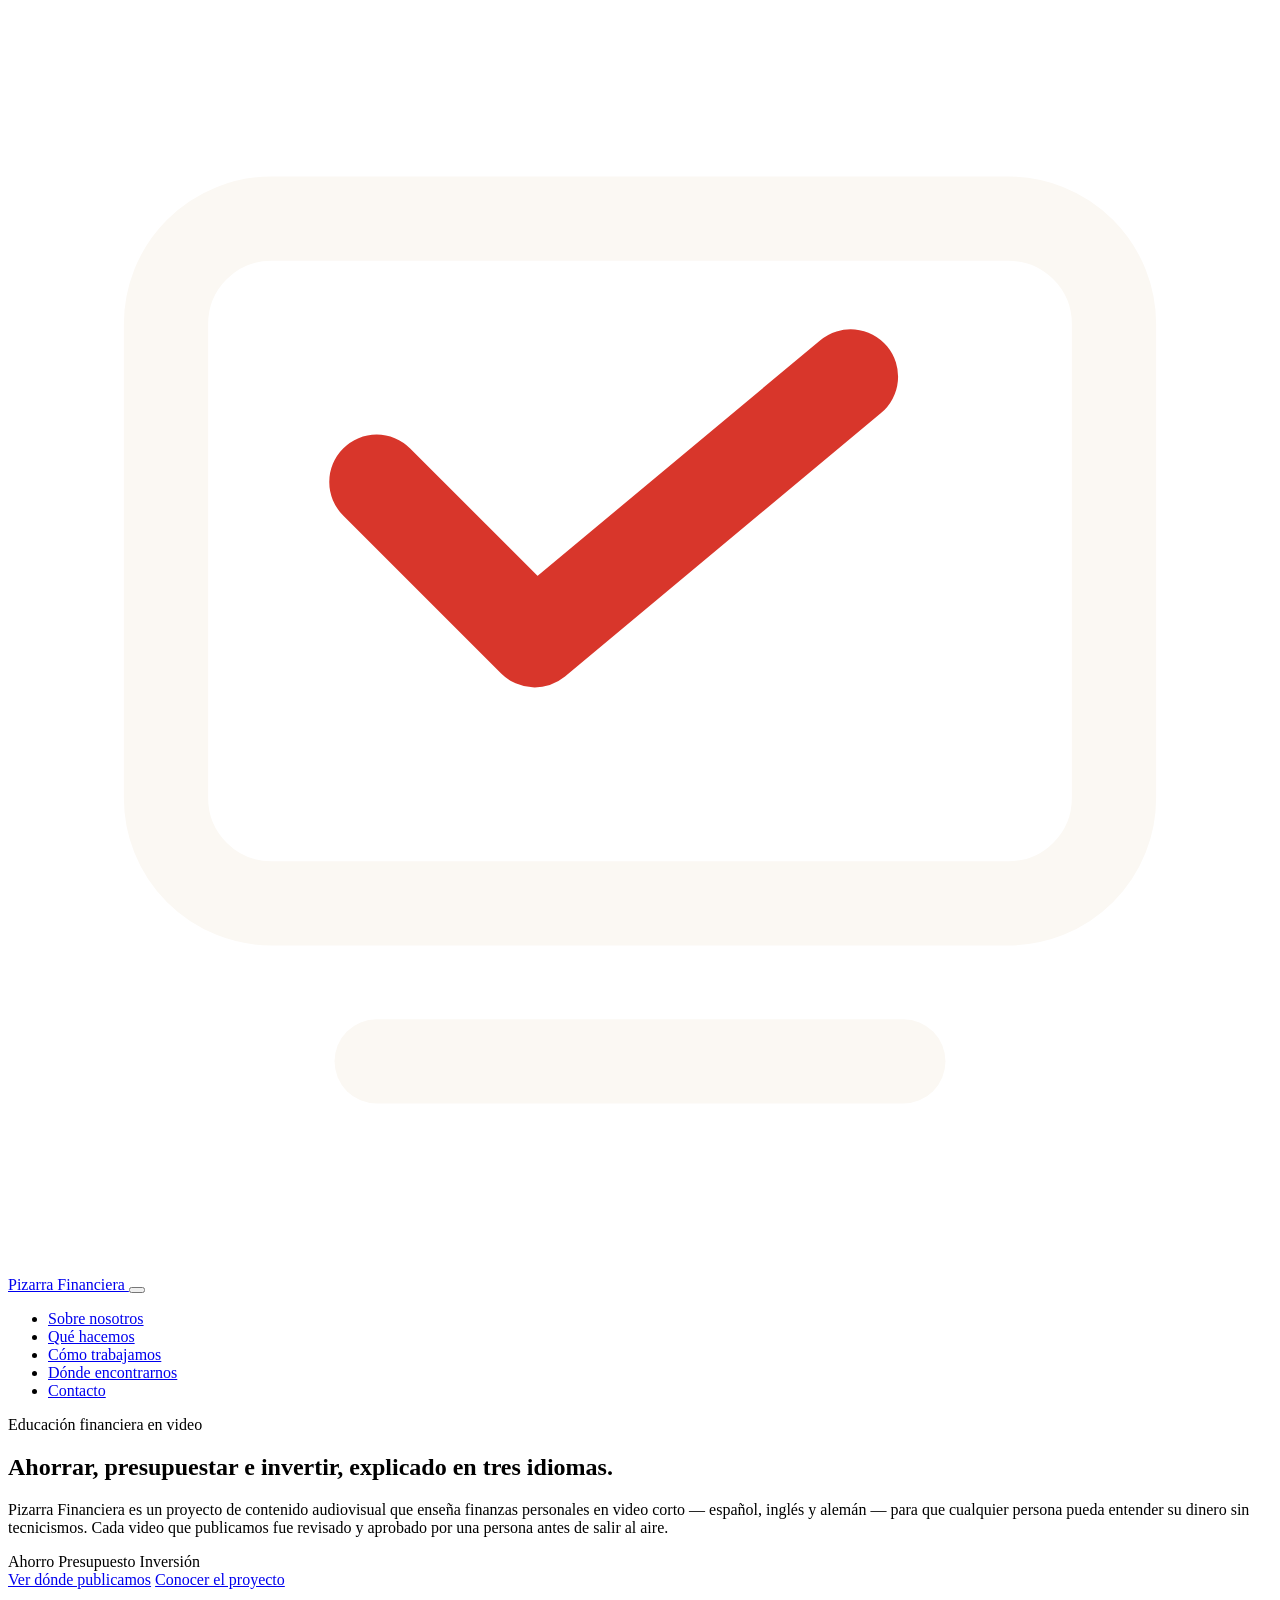
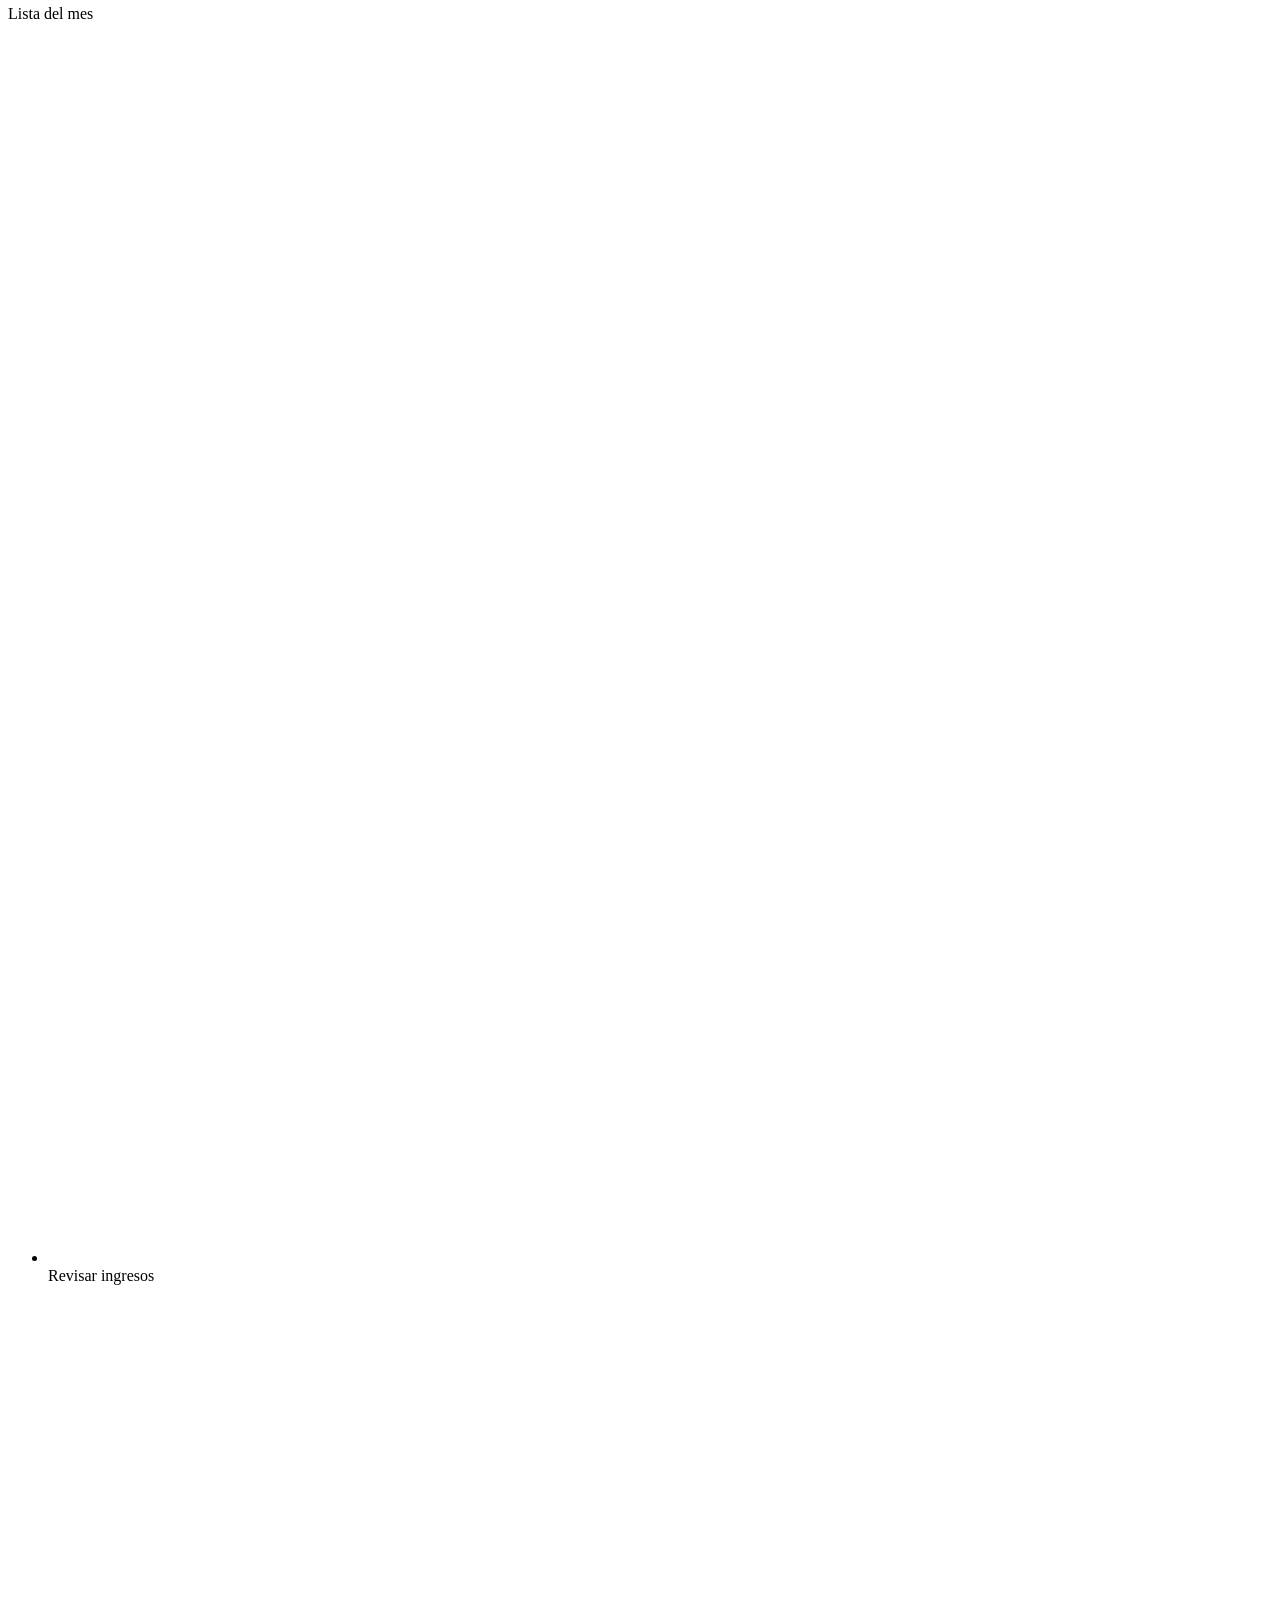
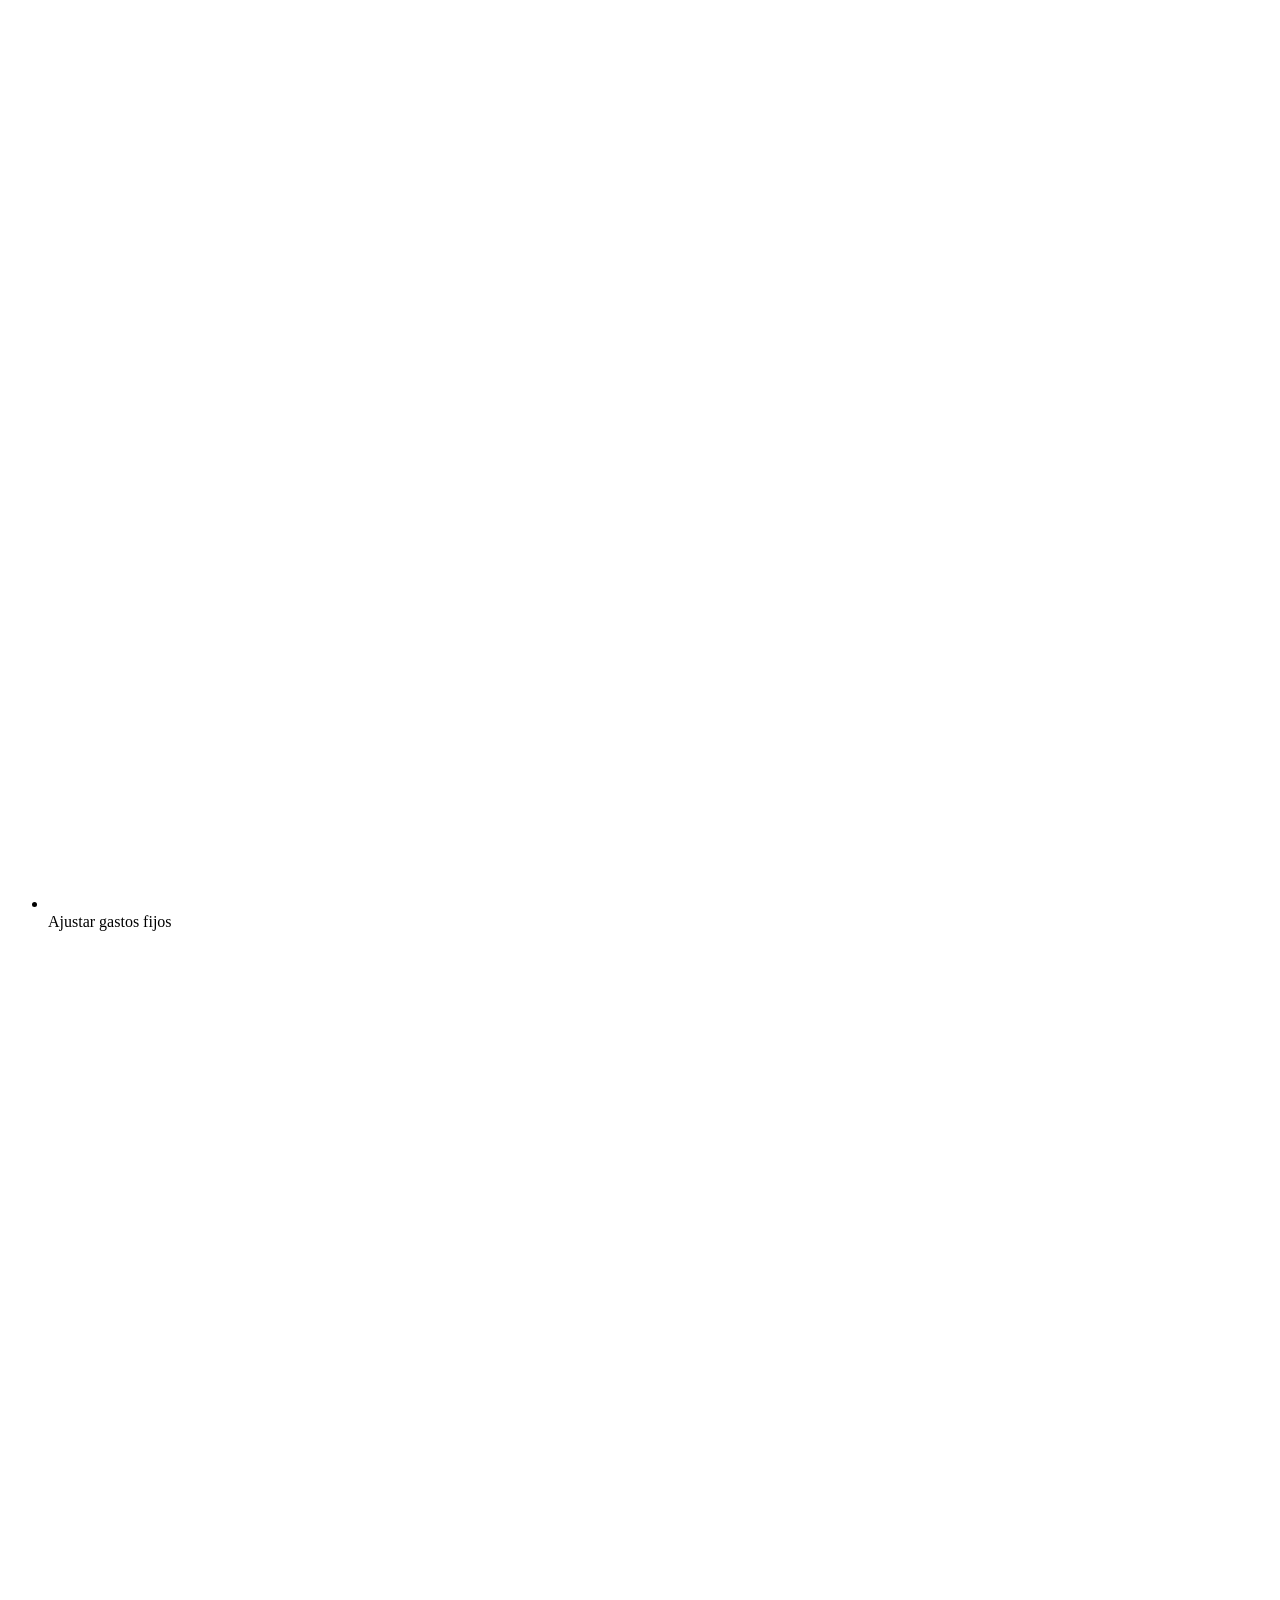
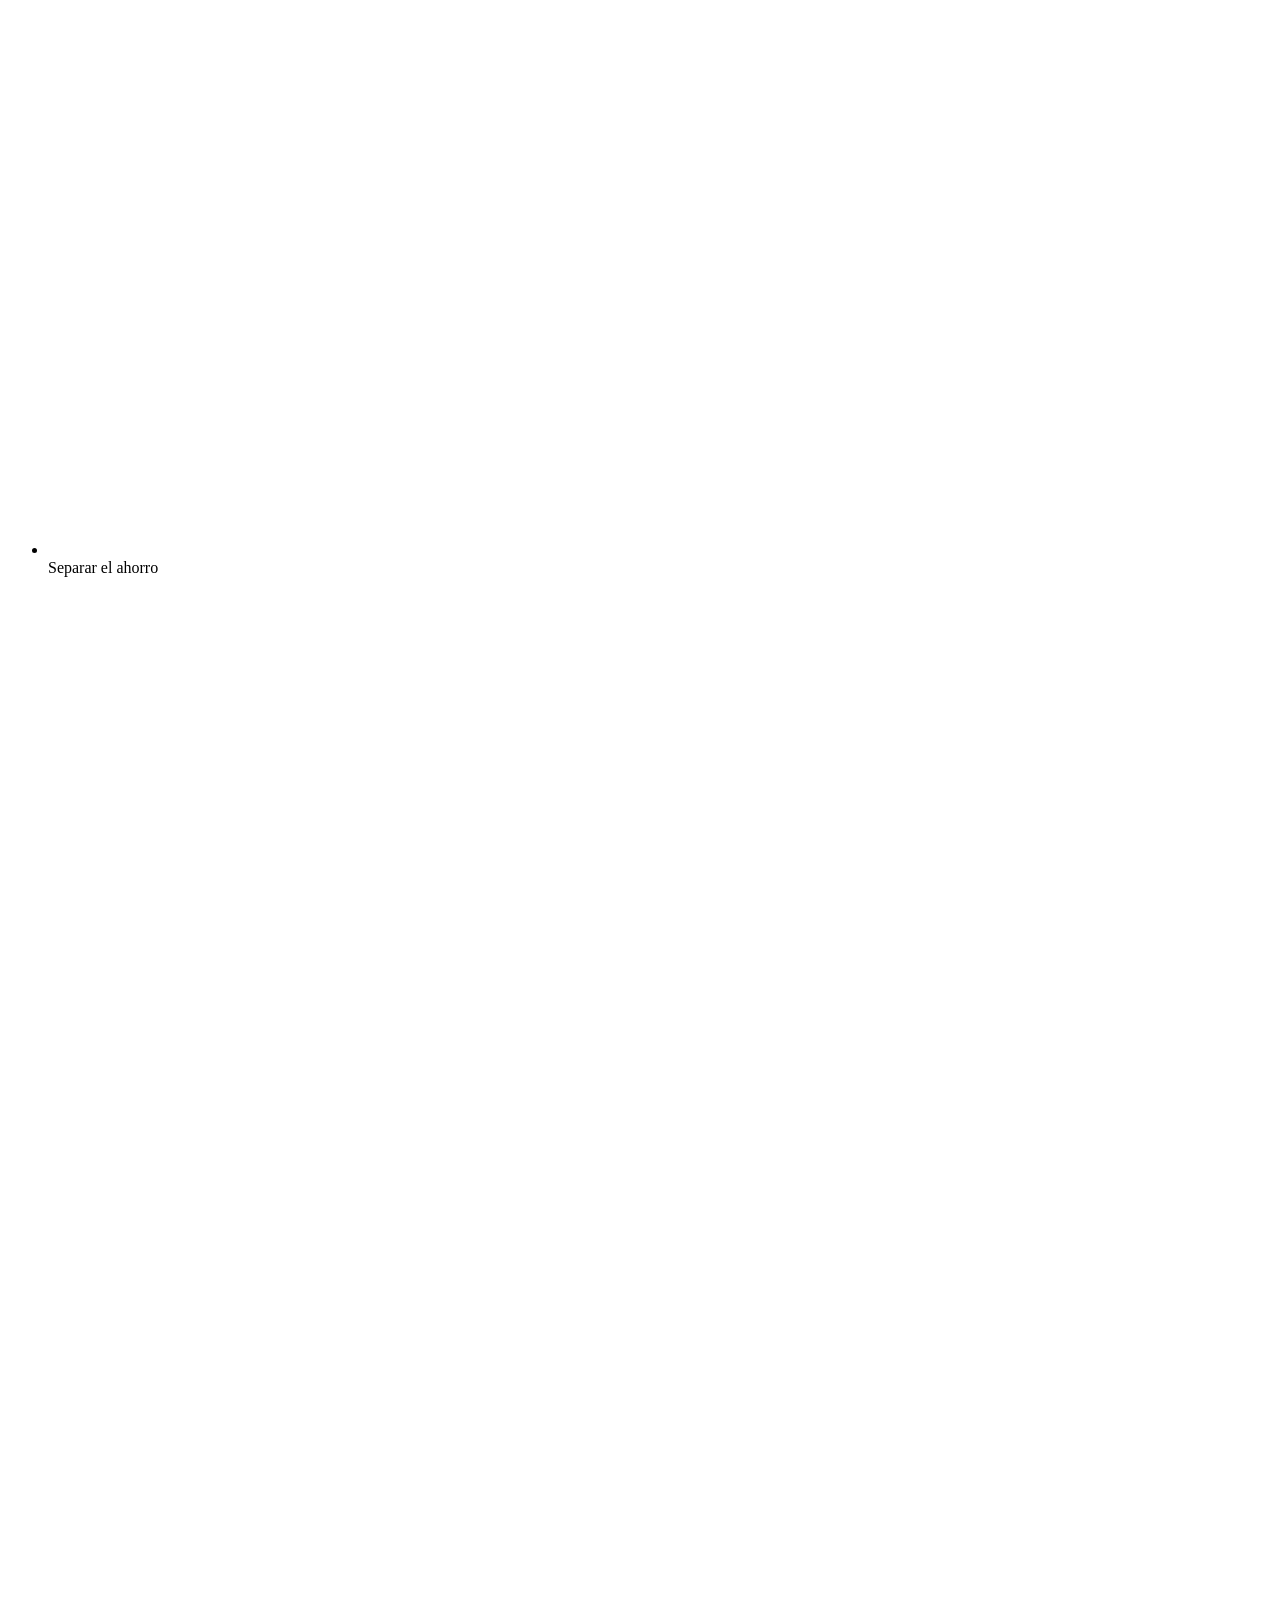
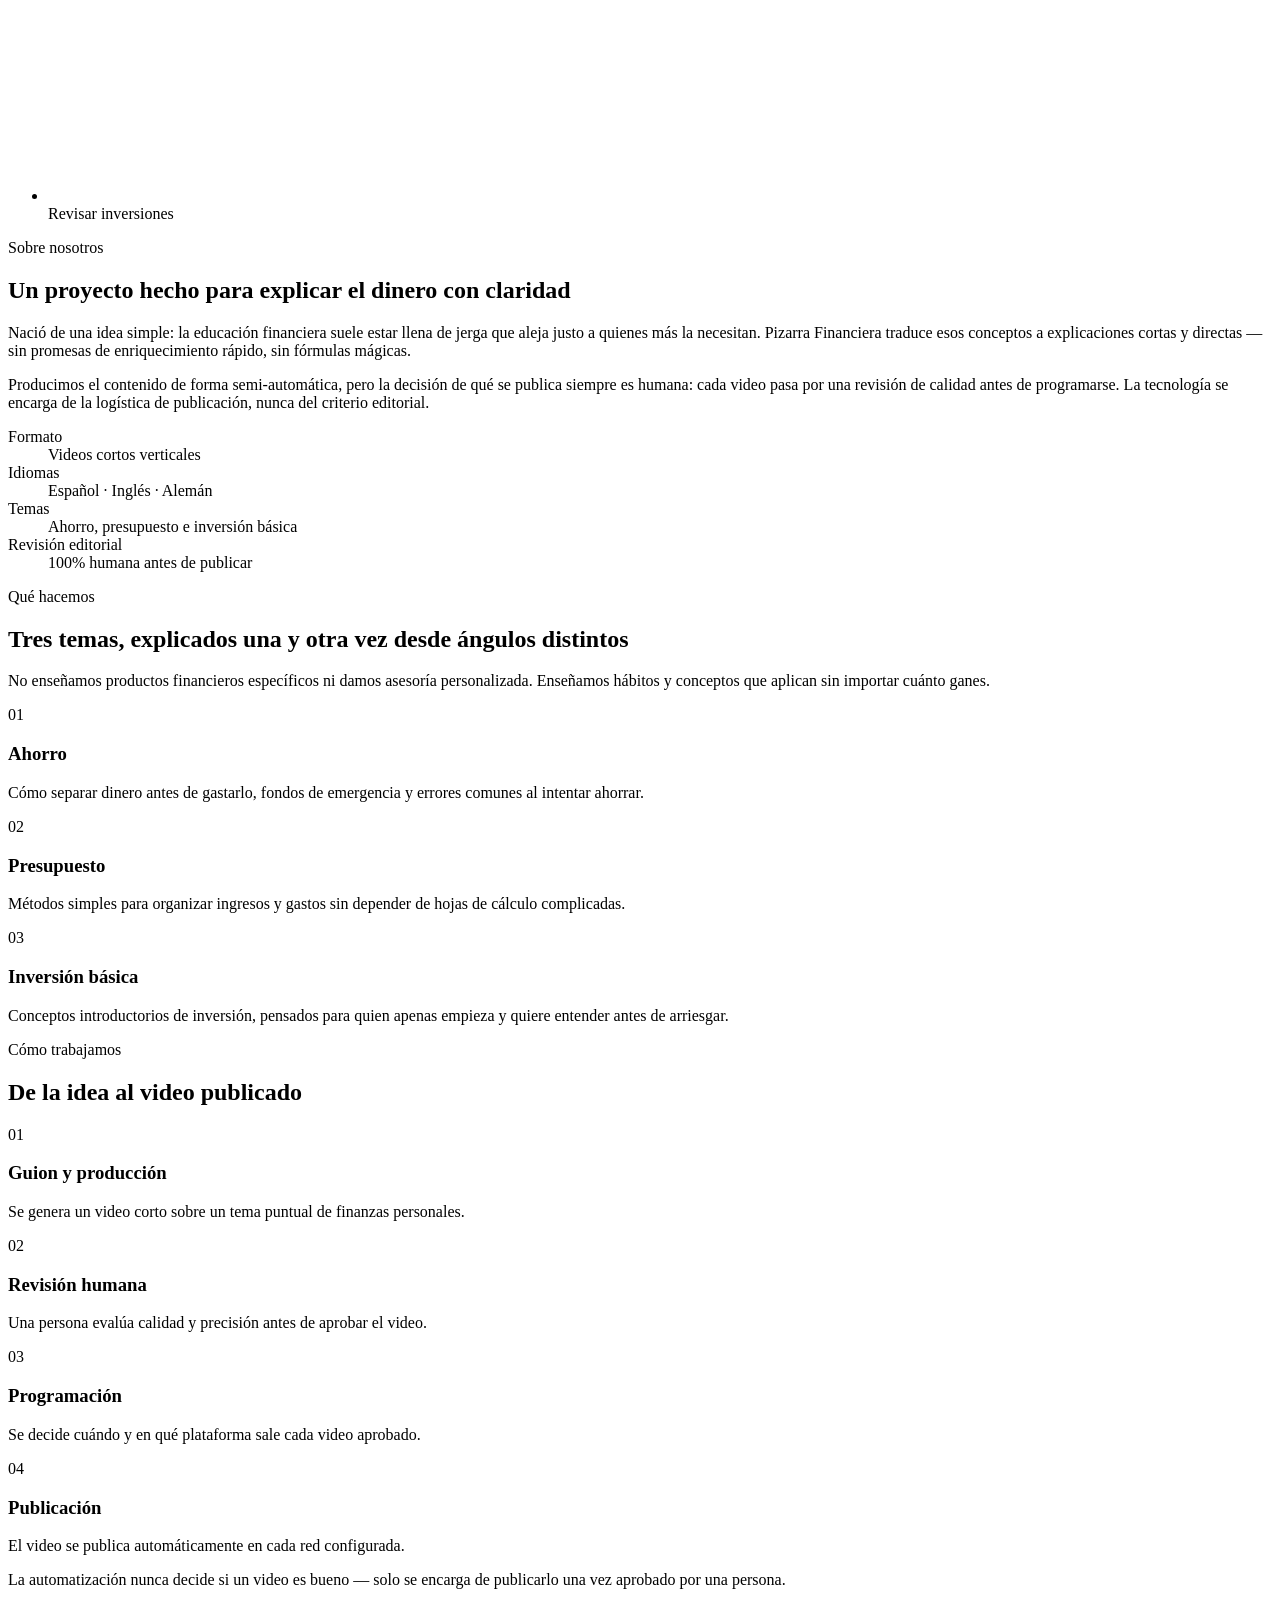
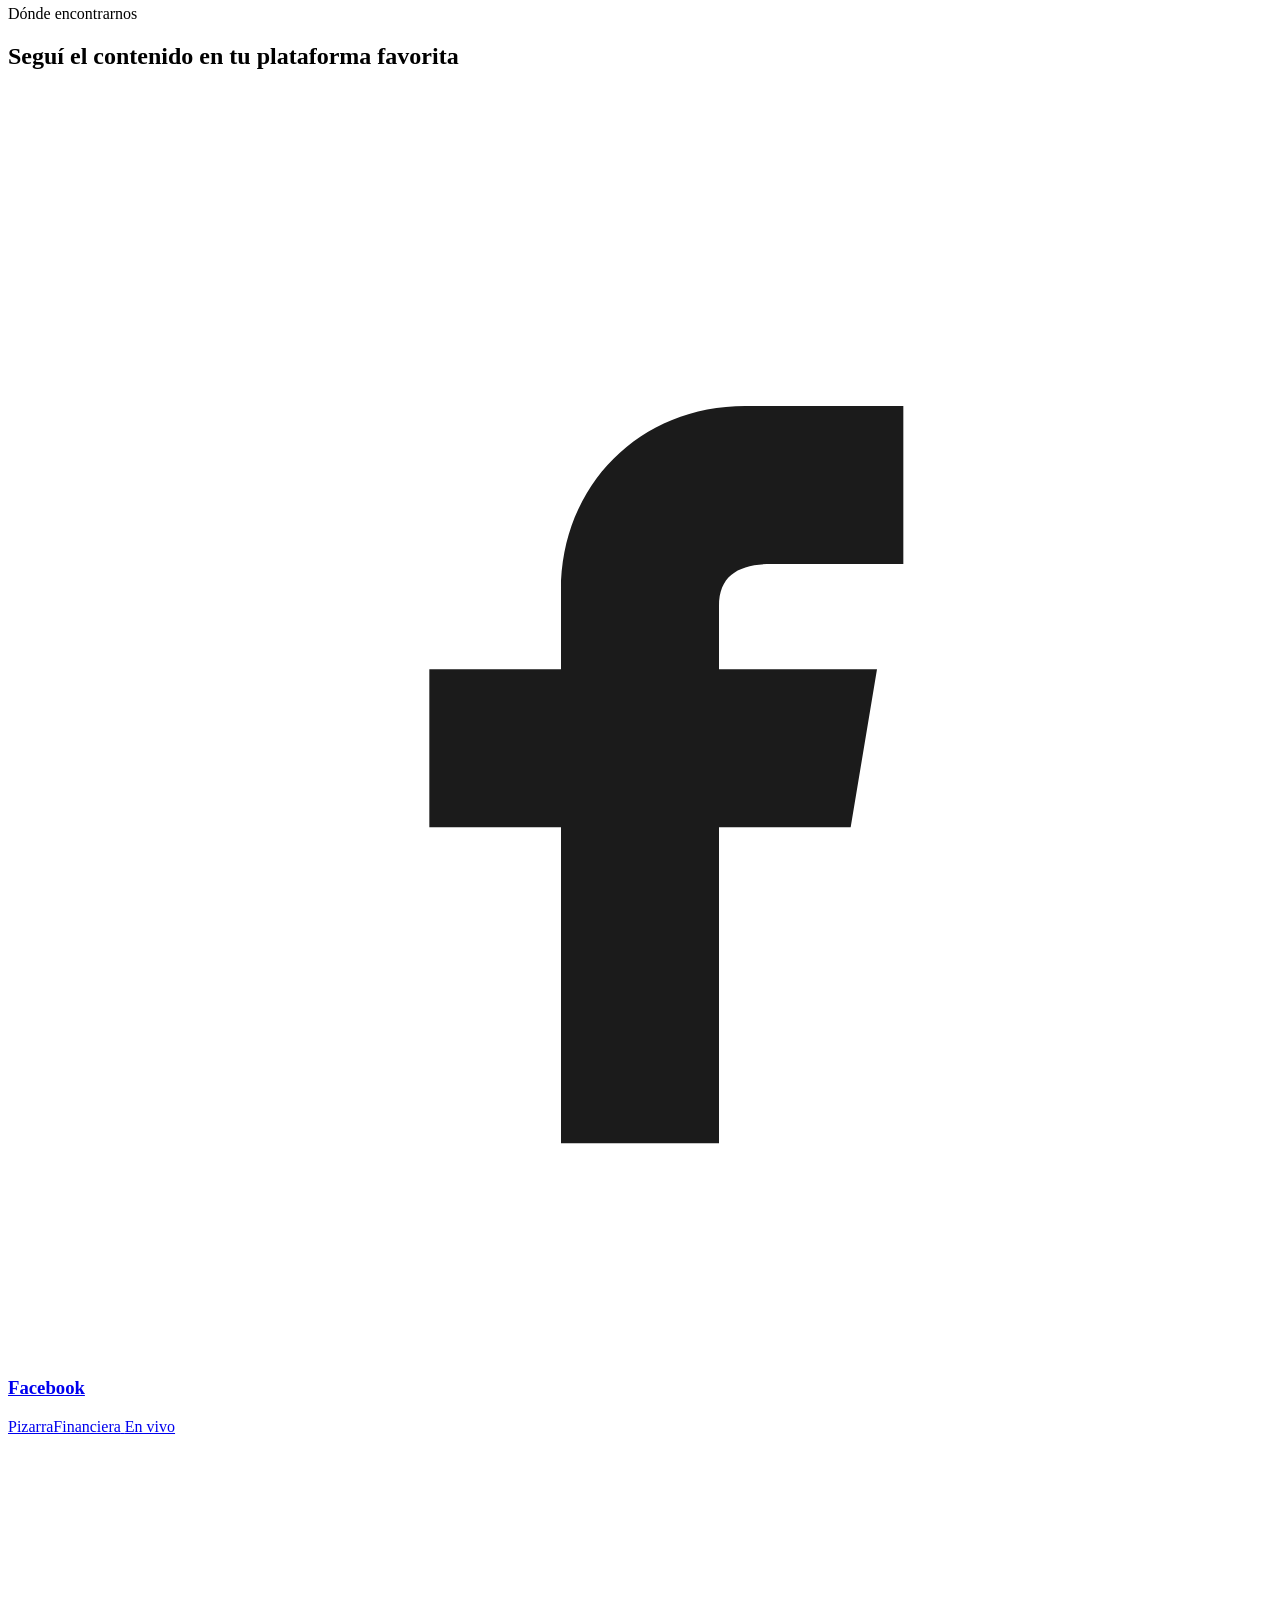
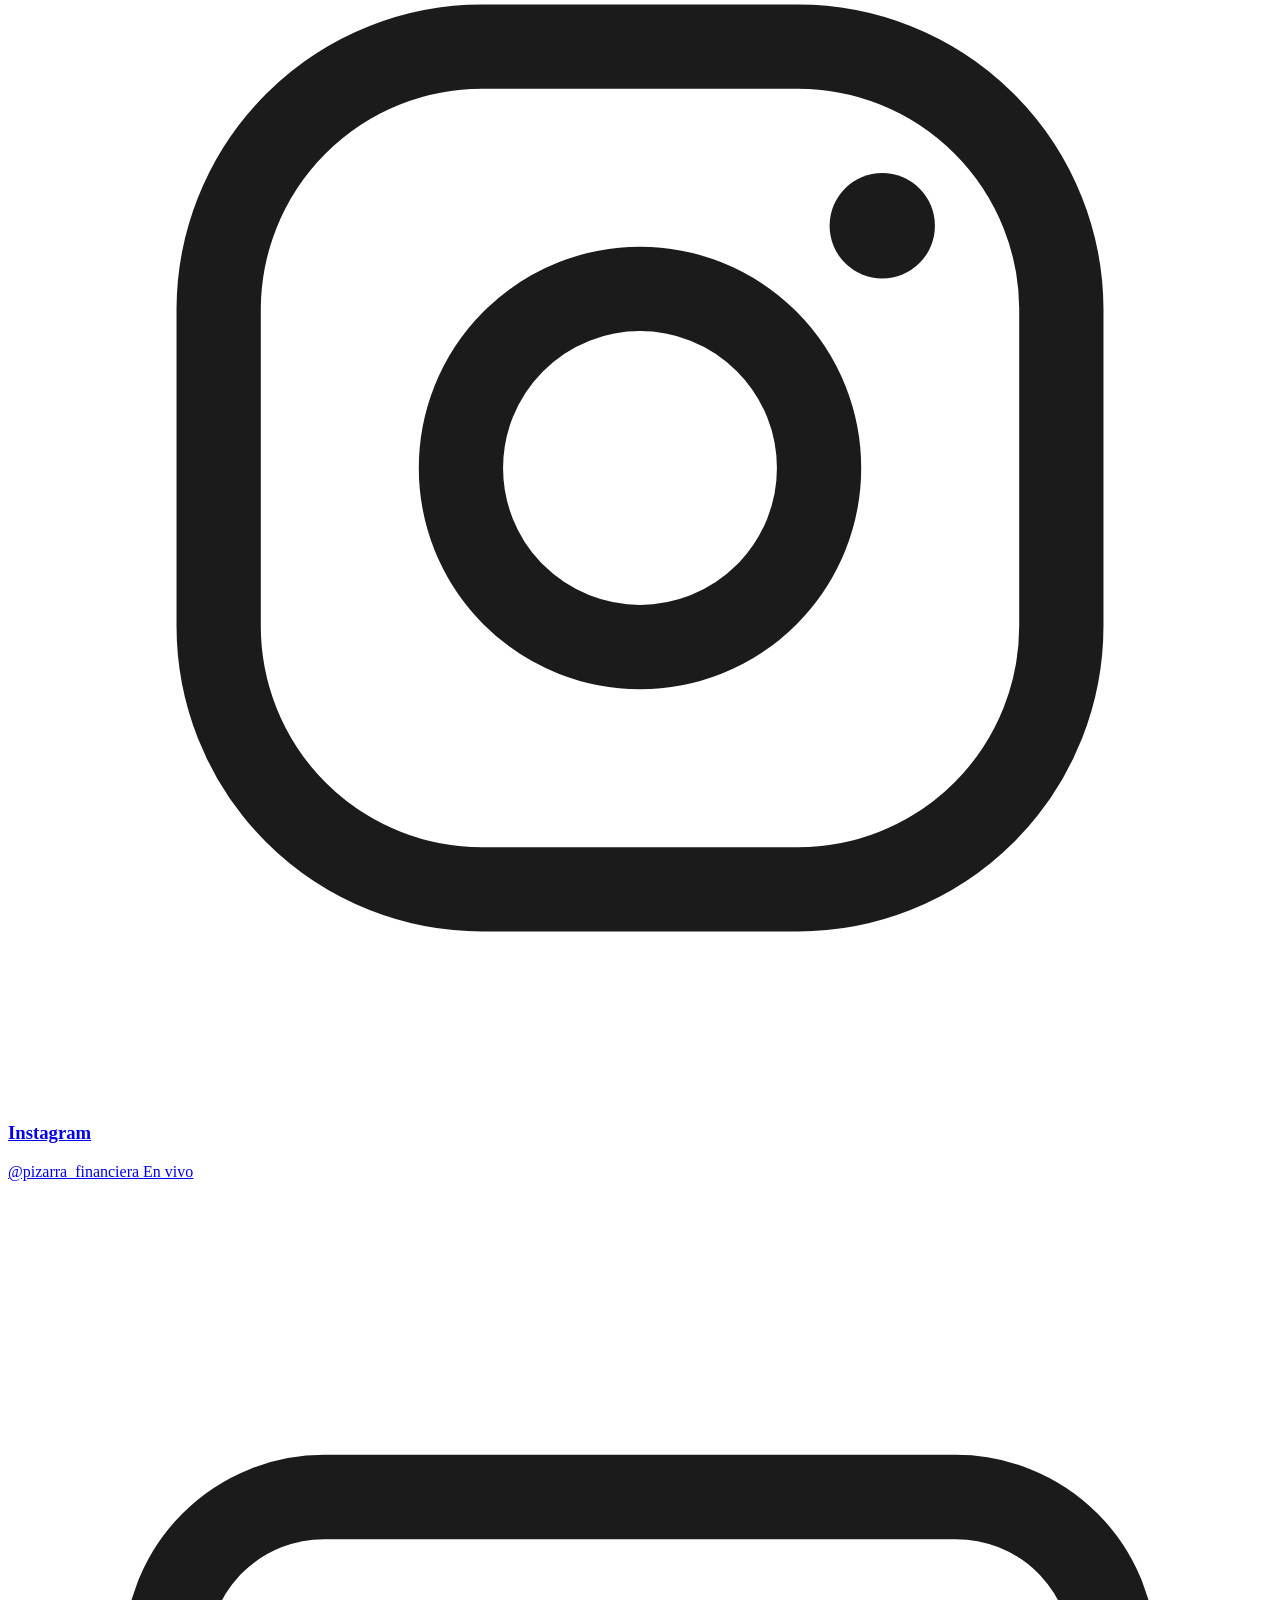
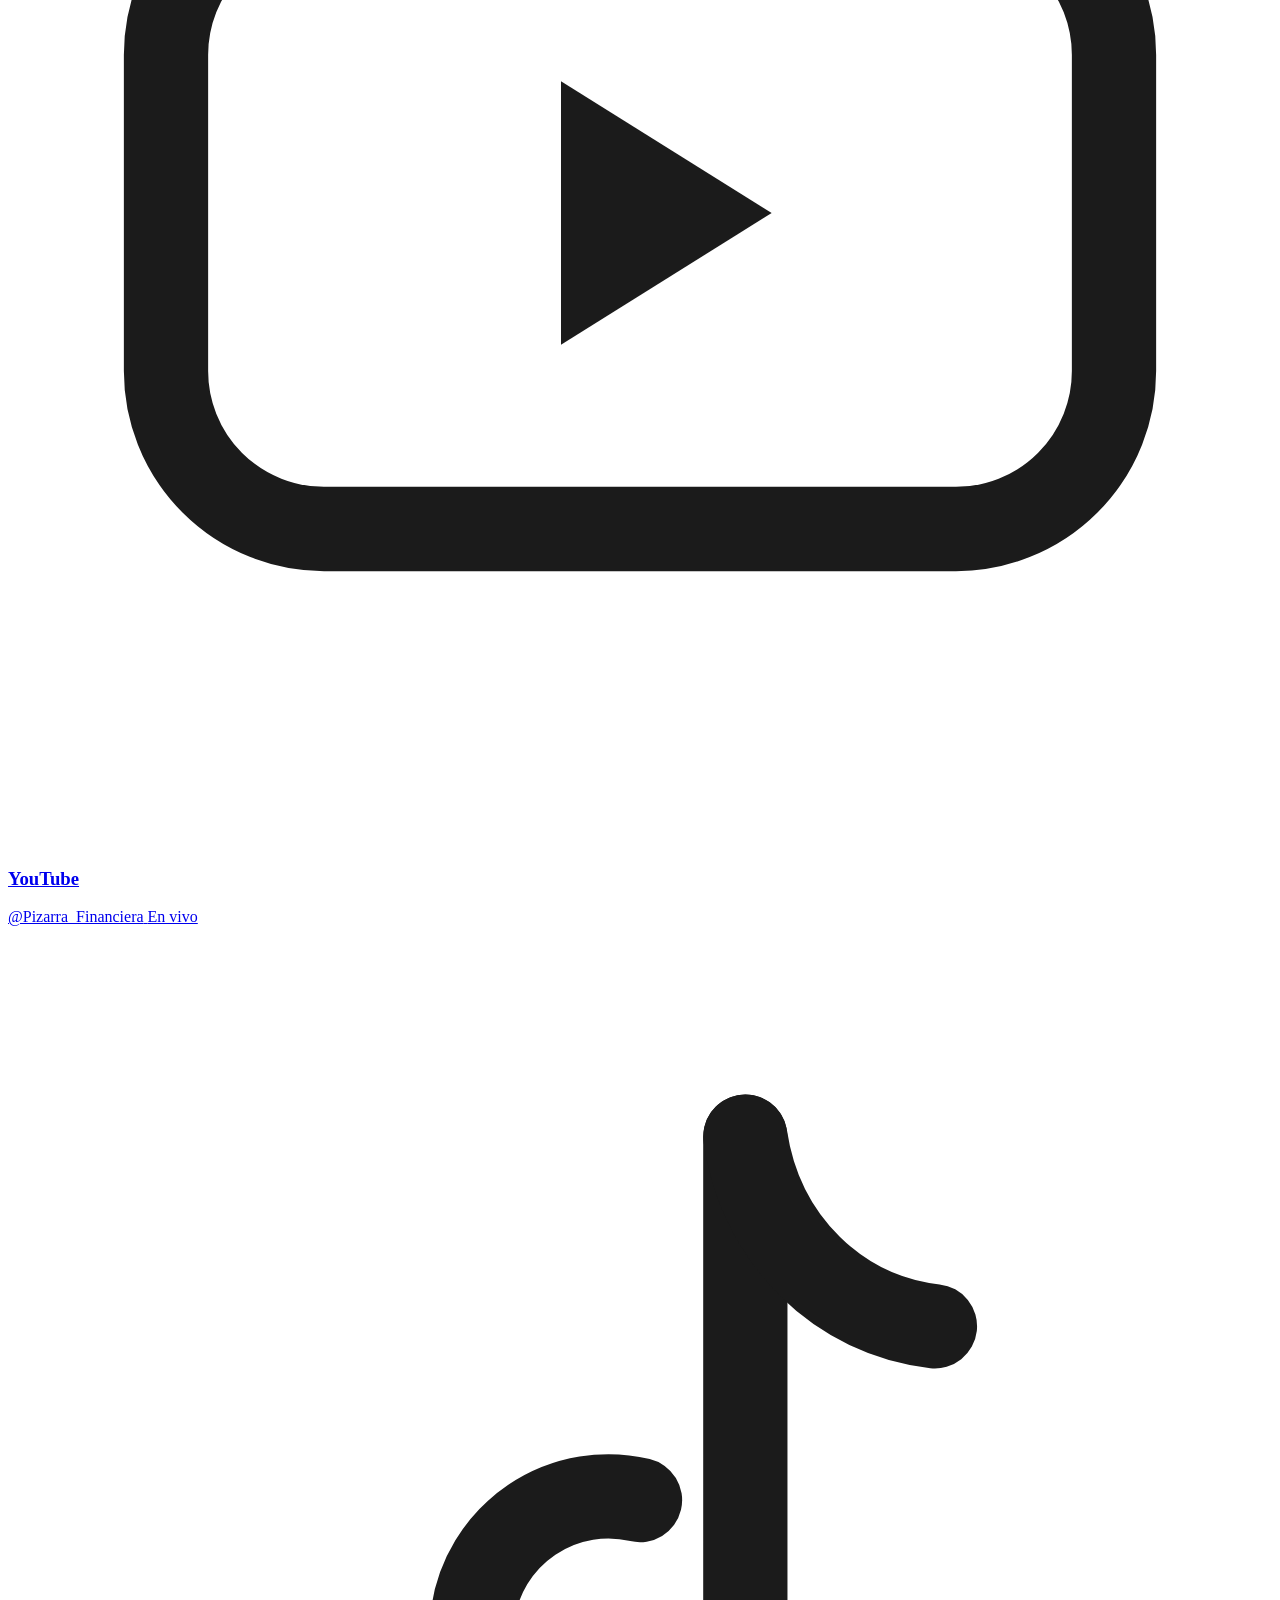
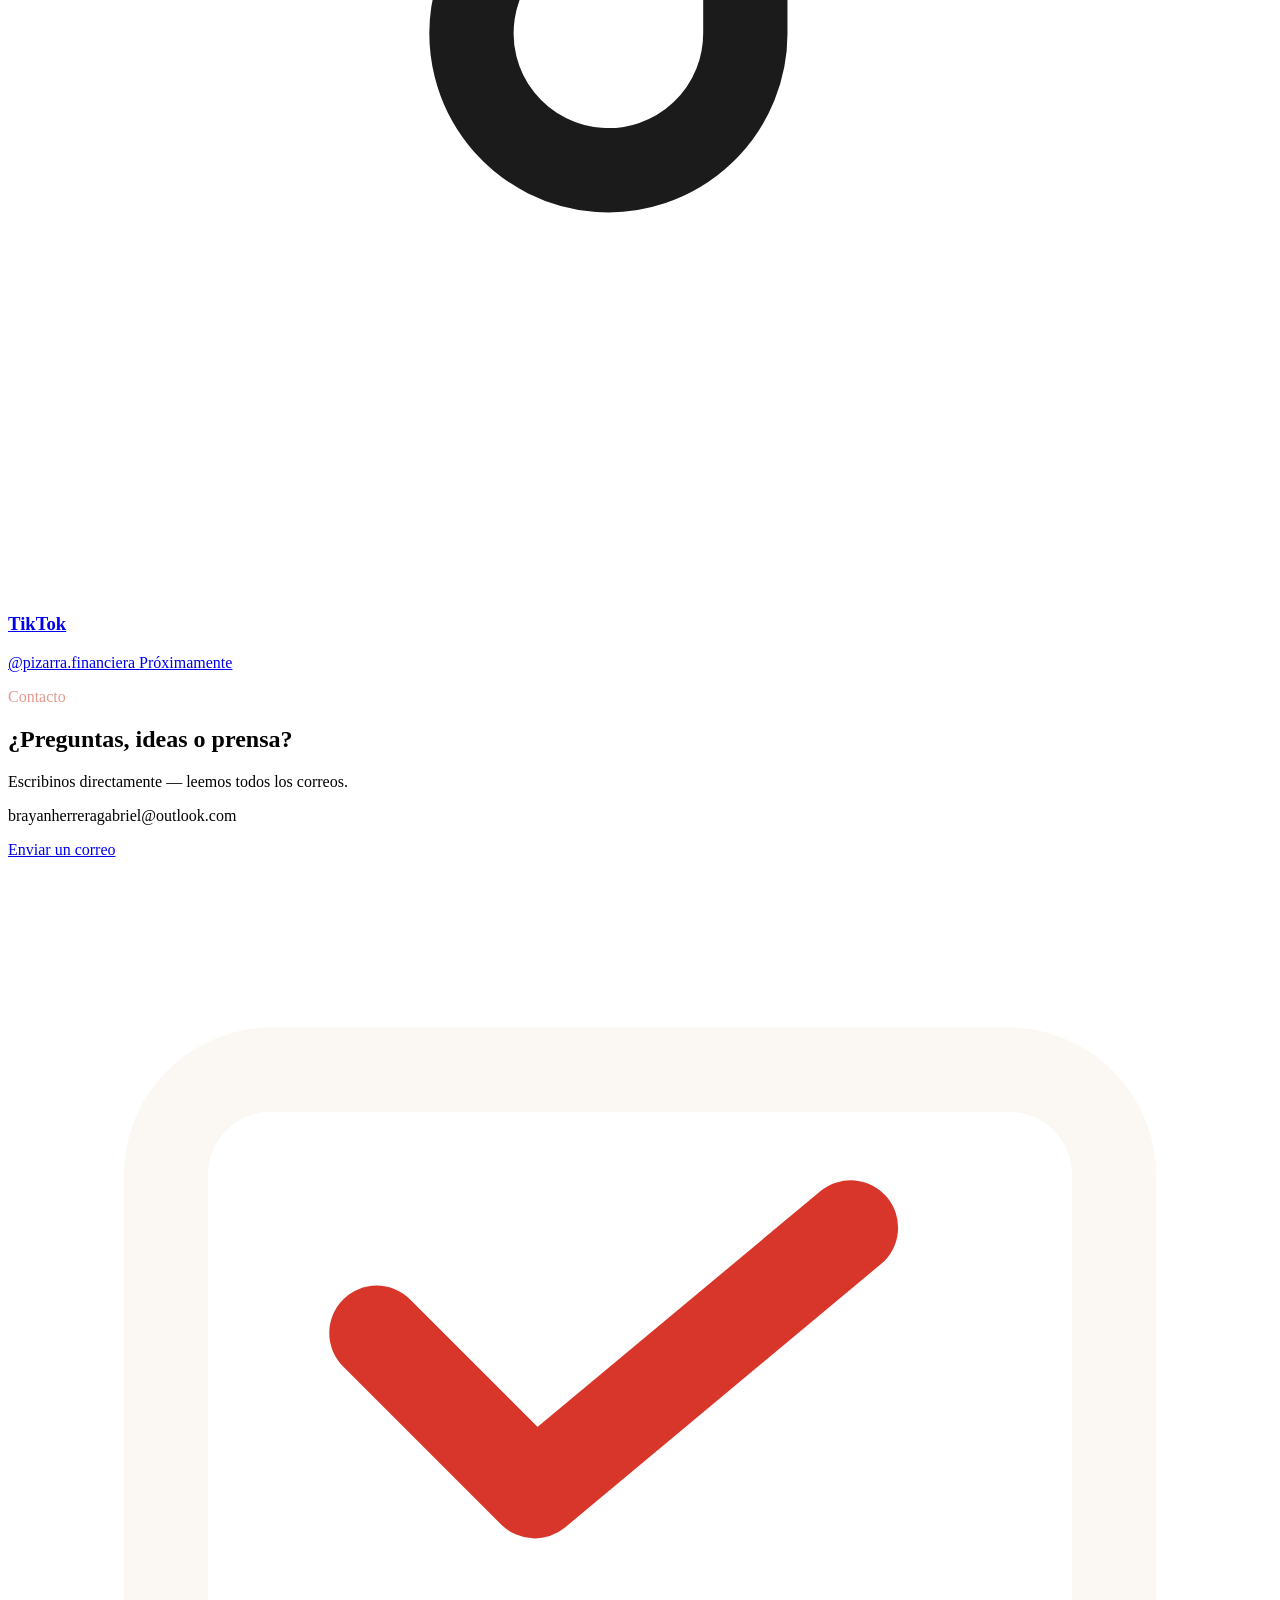
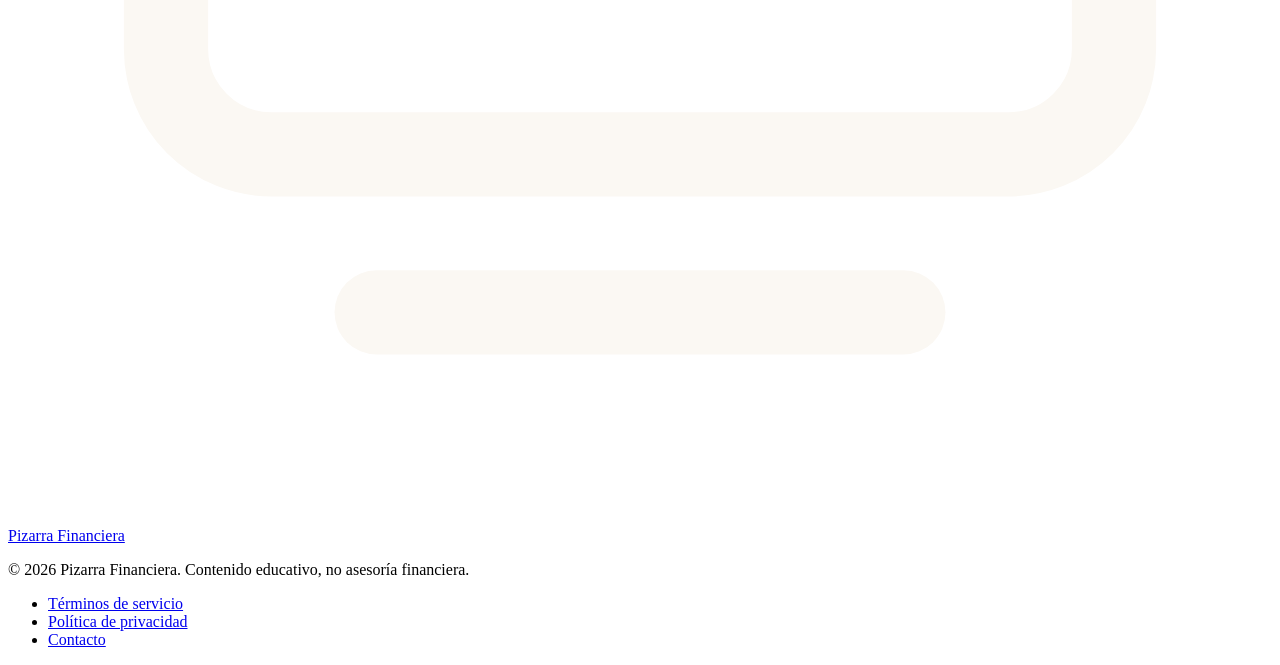
==== index.html @ abb8578d "index.html" ====
<!DOCTYPE html>
<html lang="es">
<head>
<meta charset="UTF-8">
<meta name="viewport" content="width=device-width, initial-scale=1.0">
<title>Pizarra Financiera — Educación financiera en video</title>
<meta name="description" content="Pizarra Financiera produce videos cortos de educación financiera en español, inglés y alemán: ahorro, presupuesto e inversión, revisados siempre por una persona antes de publicarse.">
<link rel="preconnect" href="https://fonts.googleapis.com">
<link rel="preconnect" href="https://fonts.gstatic.com" crossorigin>
<link href="https://fonts.googleapis.com/css2?family=Baloo+2:wght@500;600;700;800&family=Inter:wght@400;500;600;700&family=Space+Mono:wght@400;700&display=swap" rel="stylesheet">
<link rel="stylesheet" href="styles.css">
</head>
<body>

<header class="site">
  <nav class="wrap">
    <a href="#top" class="brand">
      <span class="mark">
        <svg viewBox="0 0 24 24" fill="none"><rect x="3" y="4" width="18" height="13" rx="2" stroke="#FBF8F3" stroke-width="1.6"/><path d="M7 20h10" stroke="#FBF8F3" stroke-width="1.6" stroke-linecap="round"/><path d="M7 9l3 3 6-5" stroke="#D8362B" stroke-width="1.8" stroke-linecap="round" stroke-linejoin="round"/></svg>
      </span>
      Pizarra Financiera
    </a>
    <button class="nav-toggle" aria-label="Abrir menú" onclick="document.getElementById('navlinks').classList.toggle('open')">
      <span></span><span></span><span></span>
    </button>
    <ul id="navlinks">
      <li><a href="#sobre">Sobre nosotros</a></li>
      <li><a href="#hacemos">Qué hacemos</a></li>
      <li><a href="#proceso">Cómo trabajamos</a></li>
      <li><a href="#plataformas">Dónde encontrarnos</a></li>
      <li><a href="contact.html">Contacto</a></li>
    </ul>
  </nav>
</header>

<main id="top">

  <!-- HERO -->
  <section class="hero">
    <div class="wrap grid">
      <div>
        <p class="eyebrow">Educación financiera en video</p>
        <h1>Ahorrar, presupuestar e invertir, explicado en <span class="hl">tres idiomas</span>.</h1>
        <p class="lede">
          Pizarra Financiera es un proyecto de contenido audiovisual que enseña finanzas personales
          en video corto — español, inglés y alemán — para que cualquier persona pueda entender su
          dinero sin tecnicismos. Cada video que publicamos fue revisado y aprobado por una persona
          antes de salir al aire.
        </p>
        <div class="pillars-inline">
          <span>Ahorro</span>
          <span>Presupuesto</span>
          <span>Inversión</span>
        </div>
        <div class="cta-row">
          <a href="#plataformas" class="btn btn-primary">Ver dónde publicamos</a>
          <a href="#sobre" class="btn btn-ghost">Conocer el proyecto</a>
        </div>
      </div>

      <div class="checklist-card">
        <p class="tag">Lista del mes</p>
        <ul>
          <li><span class="check"><svg viewBox="0 0 12 12" fill="none"><path d="M2 6l3 3 5-6" stroke="#fff" stroke-width="1.8" stroke-linecap="round" stroke-linejoin="round"/></svg></span>Revisar ingresos</li>
          <li><span class="check"><svg viewBox="0 0 12 12" fill="none"><path d="M2 6l3 3 5-6" stroke="#fff" stroke-width="1.8" stroke-linecap="round" stroke-linejoin="round"/></svg></span>Ajustar gastos fijos</li>
          <li><span class="check"><svg viewBox="0 0 12 12" fill="none"><path d="M2 6l3 3 5-6" stroke="#fff" stroke-width="1.8" stroke-linecap="round" stroke-linejoin="round"/></svg></span>Separar el ahorro</li>
          <li><span class="check"><svg viewBox="0 0 12 12" fill="none"><path d="M2 6l3 3 5-6" stroke="#fff" stroke-width="1.8" stroke-linecap="round" stroke-linejoin="round"/></svg></span>Revisar inversiones</li>
        </ul>
      </div>
    </div>
  </section>

  <div class="divider"></div>

  <!-- SOBRE -->
  <section id="sobre">
    <div class="wrap about-grid">
      <div>
        <p class="eyebrow">Sobre nosotros</p>
        <h2>Un proyecto hecho para explicar el dinero con claridad</h2>
        <p style="margin-top:18px;">
          Nació de una idea simple: la educación financiera suele estar llena de jerga que aleja
          justo a quienes más la necesitan. Pizarra Financiera traduce esos conceptos a explicaciones
          cortas y directas — sin promesas de enriquecimiento rápido, sin fórmulas mágicas.
        </p>
        <p>
          Producimos el contenido de forma semi-automática, pero la decisión de qué se publica siempre
          es humana: cada video pasa por una revisión de calidad antes de programarse. La tecnología
          se encarga de la logística de publicación, nunca del criterio editorial.
        </p>
      </div>
      <dl class="fact-list">
        <dt>Formato</dt>
        <dd>Videos cortos verticales</dd>
        <dt>Idiomas</dt>
        <dd>Español · Inglés · Alemán</dd>
        <dt>Temas</dt>
        <dd>Ahorro, presupuesto e inversión básica</dd>
        <dt>Revisión editorial</dt>
        <dd>100% humana antes de publicar</dd>
      </dl>
    </div>
  </section>

  <div class="divider"></div>

  <!-- QUÉ HACEMOS -->
  <section id="hacemos" class="alt">
    <div class="wrap">
      <div class="section-head">
        <p class="eyebrow">Qué hacemos</p>
        <h2>Tres temas, explicados una y otra vez desde ángulos distintos</h2>
        <p>No enseñamos productos financieros específicos ni damos asesoría personalizada. Enseñamos hábitos y conceptos que aplican sin importar cuánto ganes.</p>
      </div>
      <div class="cards3">
        <div class="pcard">
          <p class="num">01</p>
          <h3>Ahorro</h3>
          <p>Cómo separar dinero antes de gastarlo, fondos de emergencia y errores comunes al intentar ahorrar.</p>
        </div>
        <div class="pcard">
          <p class="num">02</p>
          <h3>Presupuesto</h3>
          <p>Métodos simples para organizar ingresos y gastos sin depender de hojas de cálculo complicadas.</p>
        </div>
        <div class="pcard">
          <p class="num">03</p>
          <h3>Inversión básica</h3>
          <p>Conceptos introductorios de inversión, pensados para quien apenas empieza y quiere entender antes de arriesgar.</p>
        </div>
      </div>
    </div>
  </section>

  <div class="divider"></div>

  <!-- CÓMO TRABAJAMOS -->
  <section id="proceso">
    <div class="wrap">
      <div class="section-head">
        <p class="eyebrow">Cómo trabajamos</p>
        <h2>De la idea al video publicado</h2>
      </div>
      <div class="steps">
        <div class="step">
          <p class="idx">01</p>
          <h3>Guion y producción</h3>
          <p>Se genera un video corto sobre un tema puntual de finanzas personales.</p>
        </div>
        <div class="step">
          <p class="idx">02</p>
          <h3>Revisión humana</h3>
          <p>Una persona evalúa calidad y precisión antes de aprobar el video.</p>
        </div>
        <div class="step">
          <p class="idx">03</p>
          <h3>Programación</h3>
          <p>Se decide cuándo y en qué plataforma sale cada video aprobado.</p>
        </div>
        <div class="step">
          <p class="idx">04</p>
          <h3>Publicación</h3>
          <p>El video se publica automáticamente en cada red configurada.</p>
        </div>
      </div>
      <p class="step-note">La automatización nunca decide si un video es bueno — solo se encarga de publicarlo una vez aprobado por una persona.</p>
    </div>
  </section>

  <div class="divider"></div>

  <!-- PLATAFORMAS -->
  <section id="plataformas" class="alt">
    <div class="wrap">
      <div class="section-head">
        <p class="eyebrow">Dónde encontrarnos</p>
        <h2>Seguí el contenido en tu plataforma favorita</h2>
      </div>
      <div class="plat-grid">
        <a class="plat-card" href="https://www.facebook.com/profile.php?id=61592804398117" target="_blank" rel="noopener">
          <span class="icon"><svg viewBox="0 0 24 24" fill="none"><path d="M14 9h3V6h-3c-2 0-3.5 1.5-3.5 3.5V11H8v3h2.5v6h3v-6H16l.5-3h-3v-1.2c0-.6.4-.8 1-.8Z" fill="#1B1B1B"/></svg></span>
          <h3>Facebook</h3>
          <span class="handle">PizarraFinanciera</span>
          <span class="status live">En vivo</span>
        </a>
        <a class="plat-card" href="https://www.instagram.com/pizarra_financiera/" target="_blank" rel="noopener">
          <span class="icon"><svg viewBox="0 0 24 24" fill="none"><rect x="4" y="4" width="16" height="16" rx="5" stroke="#1B1B1B" stroke-width="1.6"/><circle cx="12" cy="12" r="3.4" stroke="#1B1B1B" stroke-width="1.6"/><circle cx="16.6" cy="7.4" r="1" fill="#1B1B1B"/></svg></span>
          <h3>Instagram</h3>
          <span class="handle">@pizarra_financiera</span>
          <span class="status live">En vivo</span>
        </a>
        <a class="plat-card" href="https://www.youtube.com/@Pizarra_Financiera" target="_blank" rel="noopener">
          <span class="icon"><svg viewBox="0 0 24 24" fill="none"><rect x="3" y="6" width="18" height="12" rx="3" stroke="#1B1B1B" stroke-width="1.6"/><path d="M10.5 9.5l4 2.5-4 2.5v-5Z" fill="#1B1B1B"/></svg></span>
          <h3>YouTube</h3>
          <span class="handle">@Pizarra_Financiera</span>
          <span class="status live">En vivo</span>
        </a>
        <a class="plat-card" href="https://www.tiktok.com/@pizarra.financiera" target="_blank" rel="noopener">
          <span class="icon"><svg viewBox="0 0 24 24" fill="none"><path d="M14 4v9.4a2.6 2.6 0 1 1-2-2.5" stroke="#1B1B1B" stroke-width="1.6" stroke-linecap="round"/><path d="M14 4c.3 2 1.8 3.4 3.6 3.6" stroke="#1B1B1B" stroke-width="1.6" stroke-linecap="round"/></svg></span>
          <h3>TikTok</h3>
          <span class="handle">@pizarra.financiera</span>
          <span class="status soon">Próximamente</span>
        </a>
      </div>
    </div>
  </section>

  <div class="divider"></div>

  <!-- CONTACTO -->
  <section id="contacto">
    <div class="wrap">
      <div class="contact-box">
        <div>
          <p class="eyebrow" style="color:#E8998F;">Contacto</p>
          <h2>¿Preguntas, ideas o prensa?</h2>
          <p>Escribinos directamente — leemos todos los correos.</p>
        </div>
        <div>
          <p class="contact-email">brayanherreragabriel@outlook.com</p>
          <a href="mailto:brayanherreragabriel@outlook.com" class="btn btn-primary" style="margin-top:16px;">Enviar un correo</a>
        </div>
      </div>
    </div>
  </section>

</main>

<footer>
  <div class="wrap footer-grid">
    <div>
      <a href="#top" class="brand" style="margin-bottom:8px;">
        <span class="mark">
          <svg viewBox="0 0 24 24" fill="none"><rect x="3" y="4" width="18" height="13" rx="2" stroke="#FBF8F3" stroke-width="1.6"/><path d="M7 20h10" stroke="#FBF8F3" stroke-width="1.6" stroke-linecap="round"/><path d="M7 9l3 3 6-5" stroke="#D8362B" stroke-width="1.8" stroke-linecap="round" stroke-linejoin="round"/></svg>
        </span>
        Pizarra Financiera
      </a>
      <p class="copyright">© 2026 Pizarra Financiera. Contenido educativo, no asesoría financiera.</p>
    </div>
    <ul class="footer-links">
      <li><a href="terms.html">Términos de servicio</a></li>
      <li><a href="privacy.html">Política de privacidad</a></li>
      <li><a href="contact.html">Contacto</a></li>
    </ul>
  </div>
</footer>

</body>
</html>
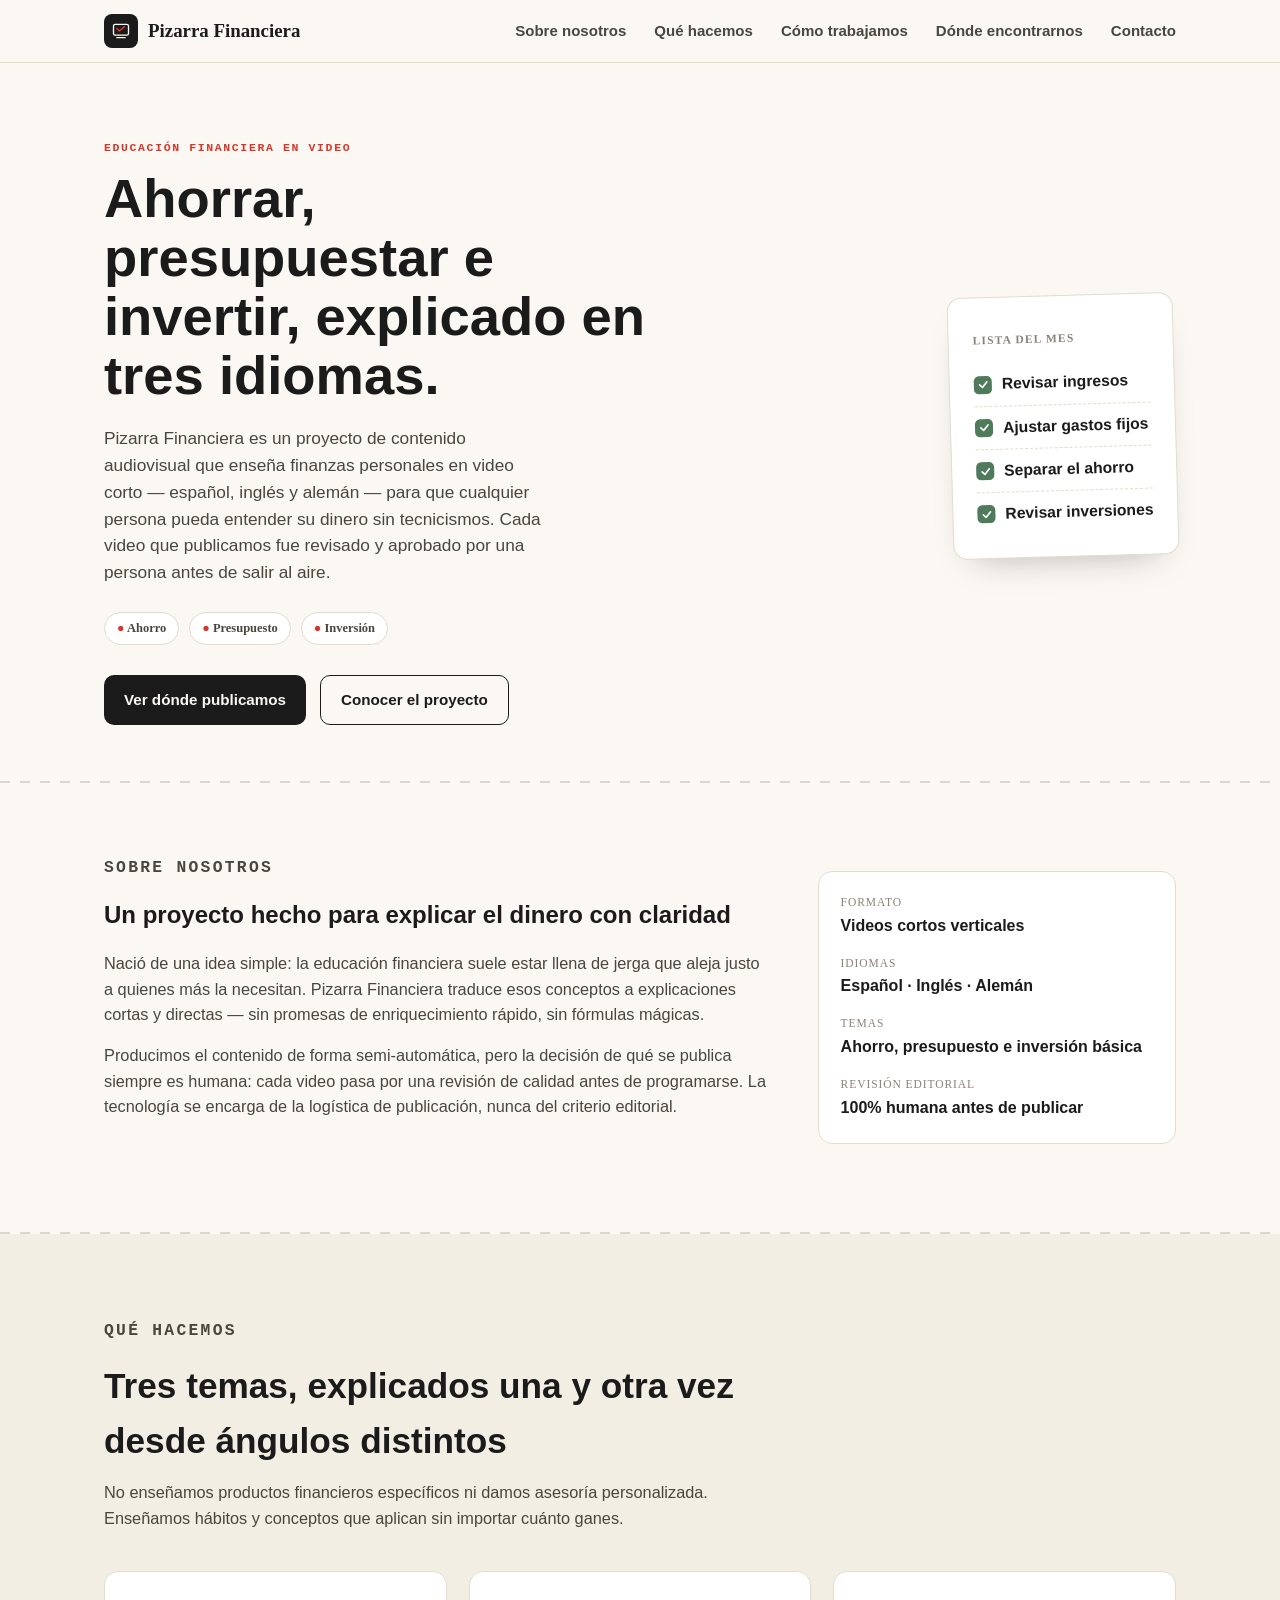
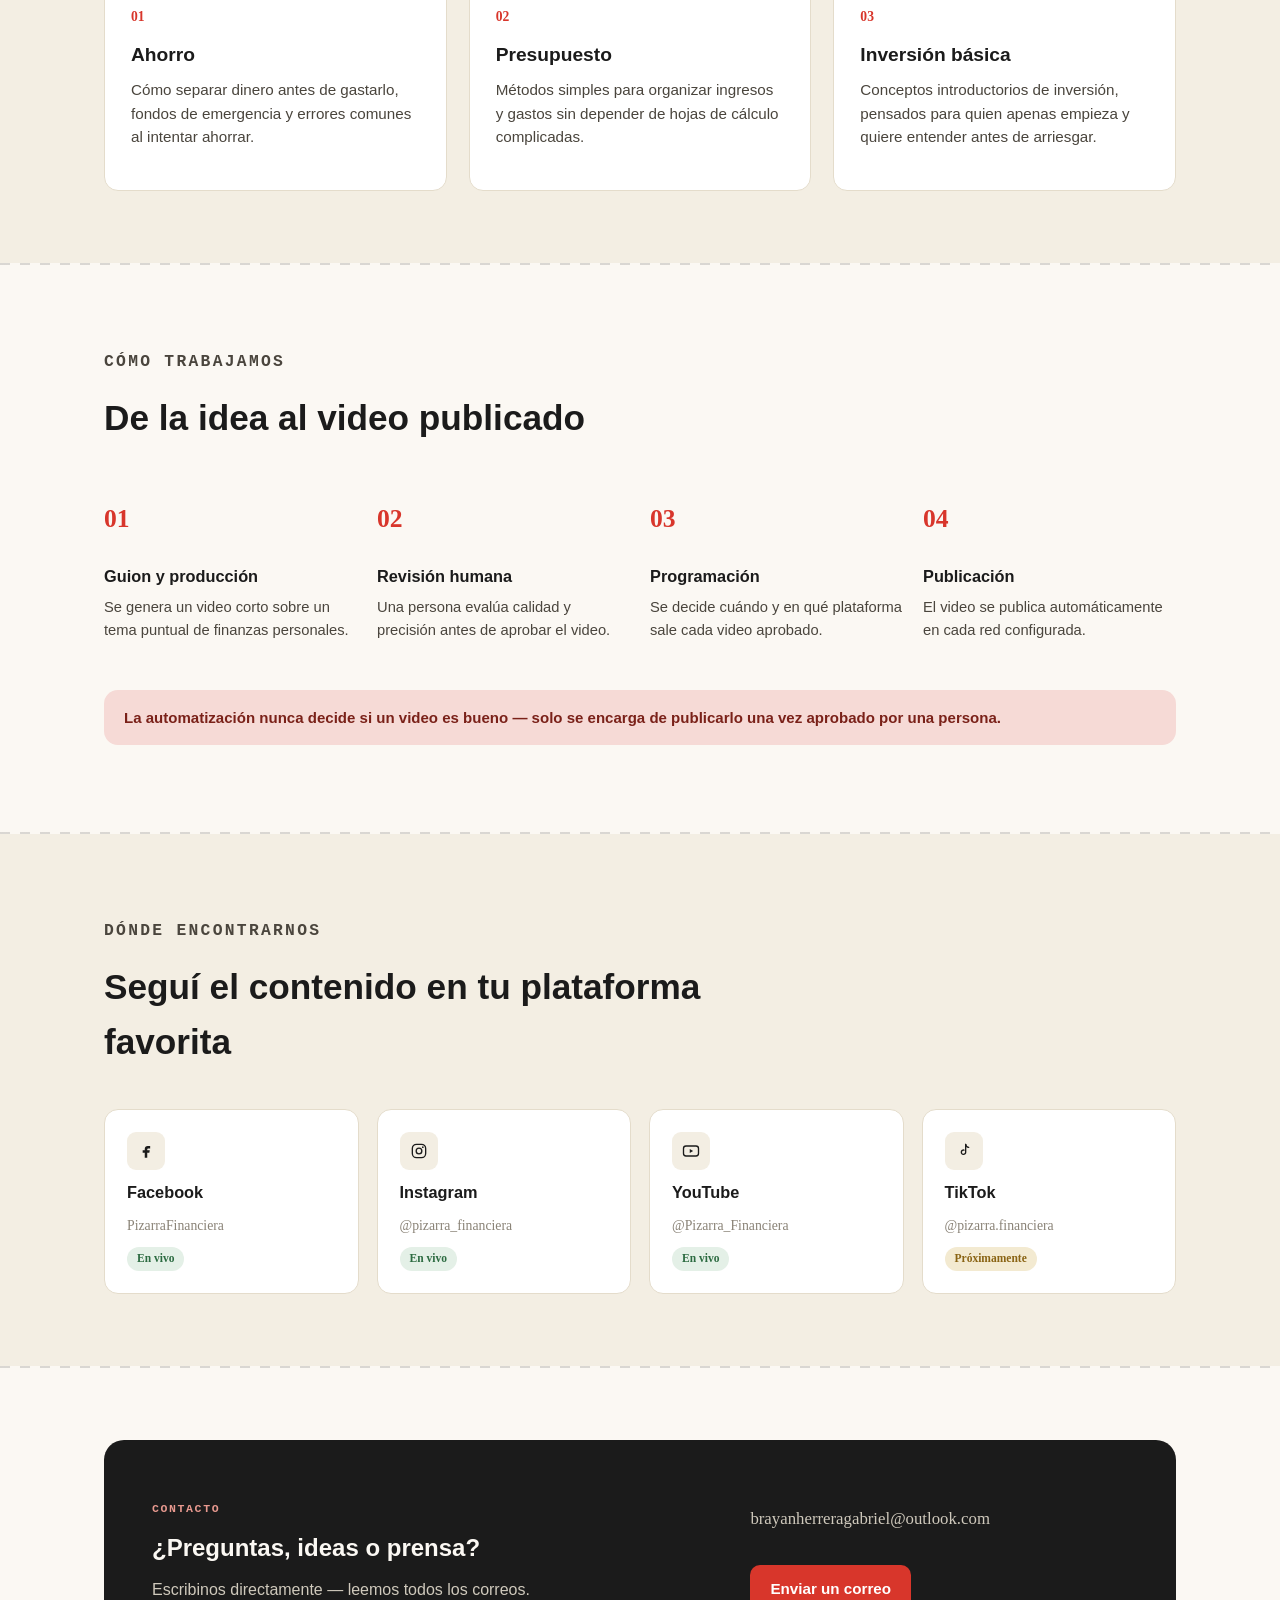
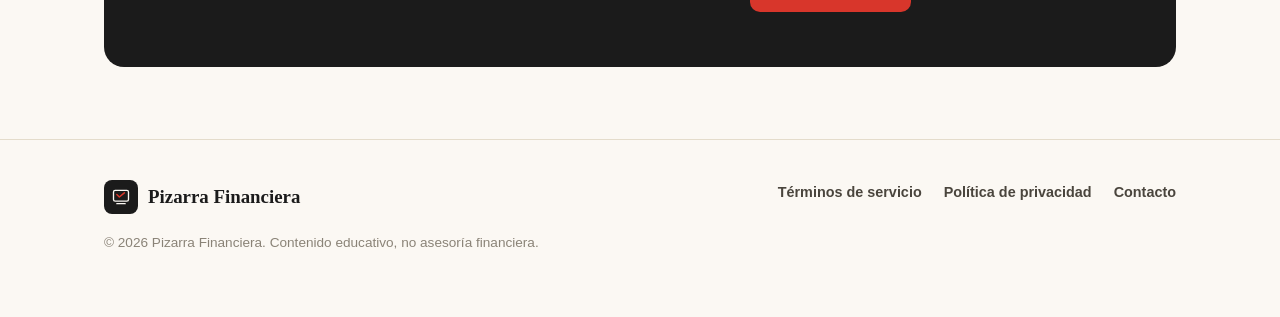
==== commit cd53ae9a: "Update index.html" ====
--- a/index.html
+++ b/index.html
@@ -8,7 +8,327 @@
 <link rel="preconnect" href="https://fonts.googleapis.com">
 <link rel="preconnect" href="https://fonts.gstatic.com" crossorigin>
 <link href="https://fonts.googleapis.com/css2?family=Baloo+2:wght@500;600;700;800&family=Inter:wght@400;500;600;700&family=Space+Mono:wght@400;700&display=swap" rel="stylesheet">
-<link rel="stylesheet" href="styles.css">
+<style>
+  :root{
+    --paper:#FBF8F3;
+    --paper-alt:#F3EEE3;
+    --ink:#1B1B1B;
+    --ink-soft:#4A453D;
+    --muted:#8A8377;
+    --red:#D8362B;
+    --red-soft:#F6DAD6;
+    --green:#4F7A5B;
+    --line:#E4DCCB;
+    --card:#FFFFFF;
+    --radius:14px;
+    --max:1120px;
+  }
+  *{box-sizing:border-box;}
+  html{scroll-behavior:smooth;}
+  body{
+    margin:0;
+    background:var(--paper);
+    color:var(--ink);
+    font-family:'Inter',sans-serif;
+    line-height:1.55;
+    -webkit-font-smoothing:antialiased;
+  }
+  h1,h2,h3{
+    font-family:'Baloo 2',sans-serif;
+    margin:0;
+    color:var(--ink);
+  }
+  .eyebrow{
+    font-family:'Space Mono',monospace;
+    font-size:.72rem;
+    letter-spacing:.14em;
+    text-transform:uppercase;
+    color:var(--red);
+    font-weight:700;
+  }
+  a{color:inherit;}
+  img,svg{display:block;}
+  .wrap{max-width:var(--max);margin:0 auto;padding:0 24px;}
+
+  /* underline squiggle used as brand signature */
+  .squiggle{
+    display:block;
+    width:100%;
+    height:10px;
+    margin-top:2px;
+  }
+
+  /* NAV */
+  header.site{
+    position:sticky;top:0;z-index:50;
+    background:rgba(251,248,243,.92);
+    backdrop-filter:blur(6px);
+    border-bottom:1px solid var(--line);
+  }
+  nav.wrap{
+    display:flex;align-items:center;justify-content:space-between;
+    padding-top:14px;padding-bottom:14px;
+  }
+  .brand{
+    display:flex;align-items:center;gap:10px;
+    font-family:'Baloo 2';font-weight:800;font-size:1.18rem;
+    text-decoration:none;color:var(--ink);
+  }
+  .brand .mark{
+    width:34px;height:34px;border-radius:8px;
+    background:var(--ink);
+    display:flex;align-items:center;justify-content:center;
+  }
+  .brand .mark svg{width:20px;height:20px;}
+  nav ul{
+    list-style:none;display:flex;gap:28px;margin:0;padding:0;
+  }
+  nav ul a{
+    text-decoration:none;font-weight:600;font-size:.94rem;color:var(--ink-soft);
+    transition:color .15s;
+  }
+  nav ul a:hover{color:var(--red);}
+  .nav-toggle{display:none;background:none;border:none;cursor:pointer;padding:6px;}
+  .nav-toggle span{display:block;width:22px;height:2px;background:var(--ink);margin:5px 0;}
+
+  /* HERO */
+  .hero{padding:64px 0 56px;}
+  .hero .grid{
+    display:grid;grid-template-columns:1.1fr .9fr;gap:56px;align-items:center;
+  }
+  .hero h1{
+    font-size:clamp(2.1rem,4.4vw,3.4rem);
+    line-height:1.08;font-weight:800;
+    margin-top:14px;
+  }
+  .hero h1 .hl{position:relative;white-space:nowrap;}
+  .hero p.lede{
+    margin-top:20px;font-size:1.08rem;color:var(--ink-soft);max-width:46ch;
+  }
+  .pillars-inline{
+    margin-top:26px;display:flex;flex-wrap:wrap;gap:10px;
+  }
+  .pillars-inline span{
+    font-family:'Space Mono';font-size:.78rem;font-weight:700;
+    background:var(--card);border:1px solid var(--line);
+    padding:6px 12px;border-radius:999px;color:var(--ink-soft);
+  }
+  .pillars-inline span::before{content:"● ";color:var(--red);}
+
+  .cta-row{margin-top:30px;display:flex;gap:14px;flex-wrap:wrap;}
+  .btn{
+    display:inline-flex;align-items:center;gap:8px;
+    padding:12px 20px;border-radius:10px;font-weight:700;font-size:.95rem;
+    text-decoration:none;transition:transform .15s;
+  }
+  .btn:hover{transform:translateY(-2px);}
+  .btn-primary{background:var(--ink);color:var(--paper);}
+  .btn-ghost{background:transparent;color:var(--ink);border:1.5px solid var(--ink);}
+
+  /* checklist card — signature element */
+  .checklist-card{
+    background:var(--card);
+    border:1px solid var(--line);
+    border-radius:var(--radius);
+    padding:22px 24px;
+    box-shadow:0 18px 36px -22px rgba(27,27,27,.35);
+    transform:rotate(-1.6deg);
+    max-width:340px;
+    margin-left:auto;
+  }
+  .checklist-card .tag{
+    font-family:'Space Mono';font-size:.72rem;font-weight:700;
+    letter-spacing:.1em;color:var(--muted);text-transform:uppercase;
+  }
+  .checklist-card ul{list-style:none;margin:14px 0 0;padding:0;}
+  .checklist-card li{
+    display:flex;align-items:center;gap:10px;
+    padding:9px 0;border-bottom:1px dashed var(--line);
+    font-weight:600;font-size:.98rem;
+  }
+  .checklist-card li:last-child{border-bottom:none;}
+  .check{
+    width:18px;height:18px;border-radius:5px;background:var(--green);
+    flex:0 0 auto;display:flex;align-items:center;justify-content:center;
+  }
+  .check svg{width:11px;height:11px;}
+
+  /* dashed divider motif */
+  .divider{
+    height:2px;
+    background-image:repeating-linear-gradient(90deg,var(--ink) 0 10px,transparent 10px 20px);
+    opacity:.15;
+    margin:0;
+  }
+
+  section{padding:72px 0;}
+  section.alt{background:var(--paper-alt);}
+  .section-head{max-width:640px;margin-bottom:40px;}
+  .section-head h2{font-size:clamp(1.6rem,3vw,2.2rem);margin-top:8px;}
+  .section-head p{color:var(--ink-soft);margin-top:12px;font-size:1.02rem;}
+
+  /* about */
+  .about-grid{display:grid;grid-template-columns:1.3fr .7fr;gap:48px;align-items:start;}
+  .about-grid p{color:var(--ink-soft);font-size:1.02rem;margin:0 0 16px;}
+  .fact-list{
+    background:var(--card);border:1px solid var(--line);border-radius:var(--radius);
+    padding:22px;
+  }
+  .fact-list dt{
+    font-family:'Space Mono';font-size:.72rem;color:var(--muted);
+    text-transform:uppercase;letter-spacing:.08em;
+  }
+  .fact-list dd{margin:2px 0 16px;font-weight:700;font-size:1rem;}
+  .fact-list dd:last-child{margin-bottom:0;}
+
+  /* pillars cards */
+  .cards3{display:grid;grid-template-columns:repeat(3,1fr);gap:22px;}
+  .pcard{
+    background:var(--card);border:1px solid var(--line);border-radius:var(--radius);
+    padding:26px;
+  }
+  .pcard .num{
+    font-family:'Space Mono';font-weight:700;color:var(--red);font-size:.85rem;
+  }
+  .pcard h3{font-size:1.2rem;margin-top:10px;}
+  .pcard p{color:var(--ink-soft);font-size:.95rem;margin-top:8px;}
+
+  /* process steps */
+  .steps{
+    display:grid;grid-template-columns:repeat(4,1fr);gap:20px;counter-reset:step;
+  }
+  .step{position:relative;padding-top:8px;}
+  .step .idx{
+    font-family:'Baloo 2';font-weight:800;font-size:1.6rem;color:var(--red);
+  }
+  .step h3{font-size:1.02rem;margin-top:6px;}
+  .step p{color:var(--ink-soft);font-size:.92rem;margin-top:6px;}
+  .step-note{
+    margin-top:34px;background:var(--red-soft);border-radius:var(--radius);
+    padding:16px 20px;font-size:.94rem;color:#7A2119;font-weight:600;
+  }
+
+  /* platforms */
+  .plat-grid{display:grid;grid-template-columns:repeat(4,1fr);gap:18px;}
+  .plat-card{
+    background:var(--card);border:1px solid var(--line);border-radius:var(--radius);
+    padding:22px;text-decoration:none;display:flex;flex-direction:column;gap:10px;
+    transition:border-color .15s, transform .15s;
+  }
+  .plat-card:hover{border-color:var(--ink);transform:translateY(-3px);}
+  .plat-card .icon{
+    width:38px;height:38px;border-radius:9px;background:var(--paper-alt);
+    display:flex;align-items:center;justify-content:center;
+  }
+  .plat-card .icon svg{width:20px;height:20px;}
+  .plat-card h3{font-size:1.02rem;}
+  .plat-card .handle{color:var(--muted);font-size:.86rem;font-family:'Space Mono';}
+  .status{
+    display:inline-flex;width:fit-content;font-size:.72rem;font-weight:700;
+    padding:3px 10px;border-radius:999px;font-family:'Space Mono';
+  }
+  .status.live{background:#E4F0E7;color:#2C6B41;}
+  .status.soon{background:#F3EAD1;color:#8A6414;}
+
+  /* contact */
+  .contact-box{
+    background:var(--ink);color:var(--paper);border-radius:20px;
+    padding:48px;display:grid;grid-template-columns:1.2fr .8fr;gap:32px;align-items:center;
+  }
+  .contact-box h2{color:var(--paper);}
+  .contact-box p{color:#CFC9BC;margin-top:12px;max-width:44ch;}
+  .contact-box .btn-primary{background:var(--red);color:#fff;}
+  .contact-email{
+    font-family:'Space Mono';font-size:1.05rem;word-break:break-all;
+  }
+
+  footer{padding:40px 0 50px;border-top:1px solid var(--line);}
+  .footer-grid{display:flex;justify-content:space-between;align-items:flex-start;flex-wrap:wrap;gap:24px;}
+  .footer-links{display:flex;gap:22px;flex-wrap:wrap;list-style:none;padding:0;margin:0;}
+  .footer-links a{text-decoration:none;color:var(--ink-soft);font-size:.9rem;font-weight:600;}
+  .footer-links a:hover{color:var(--red);}
+  .copyright{color:var(--muted);font-size:.85rem;margin-top:18px;}
+
+  @media (max-width: 880px){
+    .hero .grid{grid-template-columns:1fr;gap:40px;}
+    .checklist-card{margin:0;transform:rotate(-1deg);}
+    .about-grid{grid-template-columns:1fr;}
+    .cards3{grid-template-columns:1fr;}
+    .steps{grid-template-columns:1fr 1fr;}
+    .plat-grid{grid-template-columns:1fr 1fr;}
+    .contact-box{grid-template-columns:1fr;padding:32px;}
+    nav ul{
+      position:absolute;top:100%;left:0;right:0;background:var(--paper);
+      flex-direction:column;gap:0;border-bottom:1px solid var(--line);
+      display:none;
+    }
+    nav ul.open{display:flex;}
+    nav ul a{display:block;padding:14px 24px;border-top:1px solid var(--line);}
+    .nav-toggle{display:block;}
+  }
+  @media (max-width: 560px){
+    .steps{grid-template-columns:1fr;}
+    .plat-grid{grid-template-columns:1fr;}
+  }
+
+  /* ===== Legal / info pages ===== */
+  .page-hero{padding:56px 0 40px;border-bottom:1px solid var(--line);}
+  .page-hero .eyebrow{margin-bottom:10px;}
+  .page-hero h1{font-size:clamp(1.9rem,3.6vw,2.6rem);}
+  .page-hero .updated{
+    margin-top:14px;font-family:'Space Mono';font-size:.82rem;color:var(--muted);
+  }
+  .legal{max-width:760px;margin:0 auto;padding:56px 24px 40px;}
+  .legal h2{
+    font-size:1.3rem;margin-top:44px;margin-bottom:14px;
+    padding-top:24px;border-top:1px dashed var(--line);
+  }
+  .legal h2:first-of-type{border-top:none;padding-top:0;margin-top:0;}
+  .legal p{color:var(--ink-soft);margin:0 0 14px;font-size:1rem;}
+  .legal ul{color:var(--ink-soft);margin:0 0 14px;padding-left:22px;}
+  .legal li{margin-bottom:8px;}
+  .legal strong{color:var(--ink);}
+  .legal a.inline{color:var(--red);font-weight:600;text-decoration:underline;}
+  .legal .callout{
+    background:var(--card);border:1px solid var(--line);border-radius:var(--radius);
+    padding:18px 20px;margin:22px 0;font-size:.95rem;color:var(--ink-soft);
+  }
+
+  /* ===== Contact page ===== */
+  .contact-hero{padding:56px 0 0;}
+  .contact-page-grid{
+    display:grid;grid-template-columns:1fr 1fr;gap:24px;margin-top:36px;padding-bottom:70px;
+  }
+  .contact-card{
+    background:var(--card);border:1px solid var(--line);border-radius:var(--radius);
+    padding:28px;
+  }
+  .contact-card .icon-sm{
+    width:38px;height:38px;border-radius:9px;background:var(--paper-alt);
+    display:flex;align-items:center;justify-content:center;margin-bottom:14px;
+  }
+  .contact-card .icon-sm svg{width:20px;height:20px;}
+  .contact-card h3{font-size:1.08rem;margin-bottom:8px;}
+  .contact-card p{color:var(--ink-soft);font-size:.95rem;margin:0 0 14px;}
+  .contact-card a.value{
+    font-family:'Space Mono';font-size:.92rem;color:var(--red);text-decoration:none;
+    word-break:break-all;font-weight:700;
+  }
+  .social-mini{list-style:none;margin:0;padding:0;display:flex;flex-direction:column;gap:10px;}
+  .social-mini a{
+    display:flex;align-items:center;justify-content:space-between;
+    text-decoration:none;color:var(--ink);font-weight:600;font-size:.95rem;
+    padding:10px 14px;border:1px solid var(--line);border-radius:9px;
+    transition:border-color .15s;
+  }
+  .social-mini a:hover{border-color:var(--ink);}
+  .social-mini .h{color:var(--muted);font-family:'Space Mono';font-size:.8rem;font-weight:400;}
+
+  @media (max-width:760px){
+    .contact-page-grid{grid-template-columns:1fr;}
+  }
+
+</style>
 </head>
 <body>
 
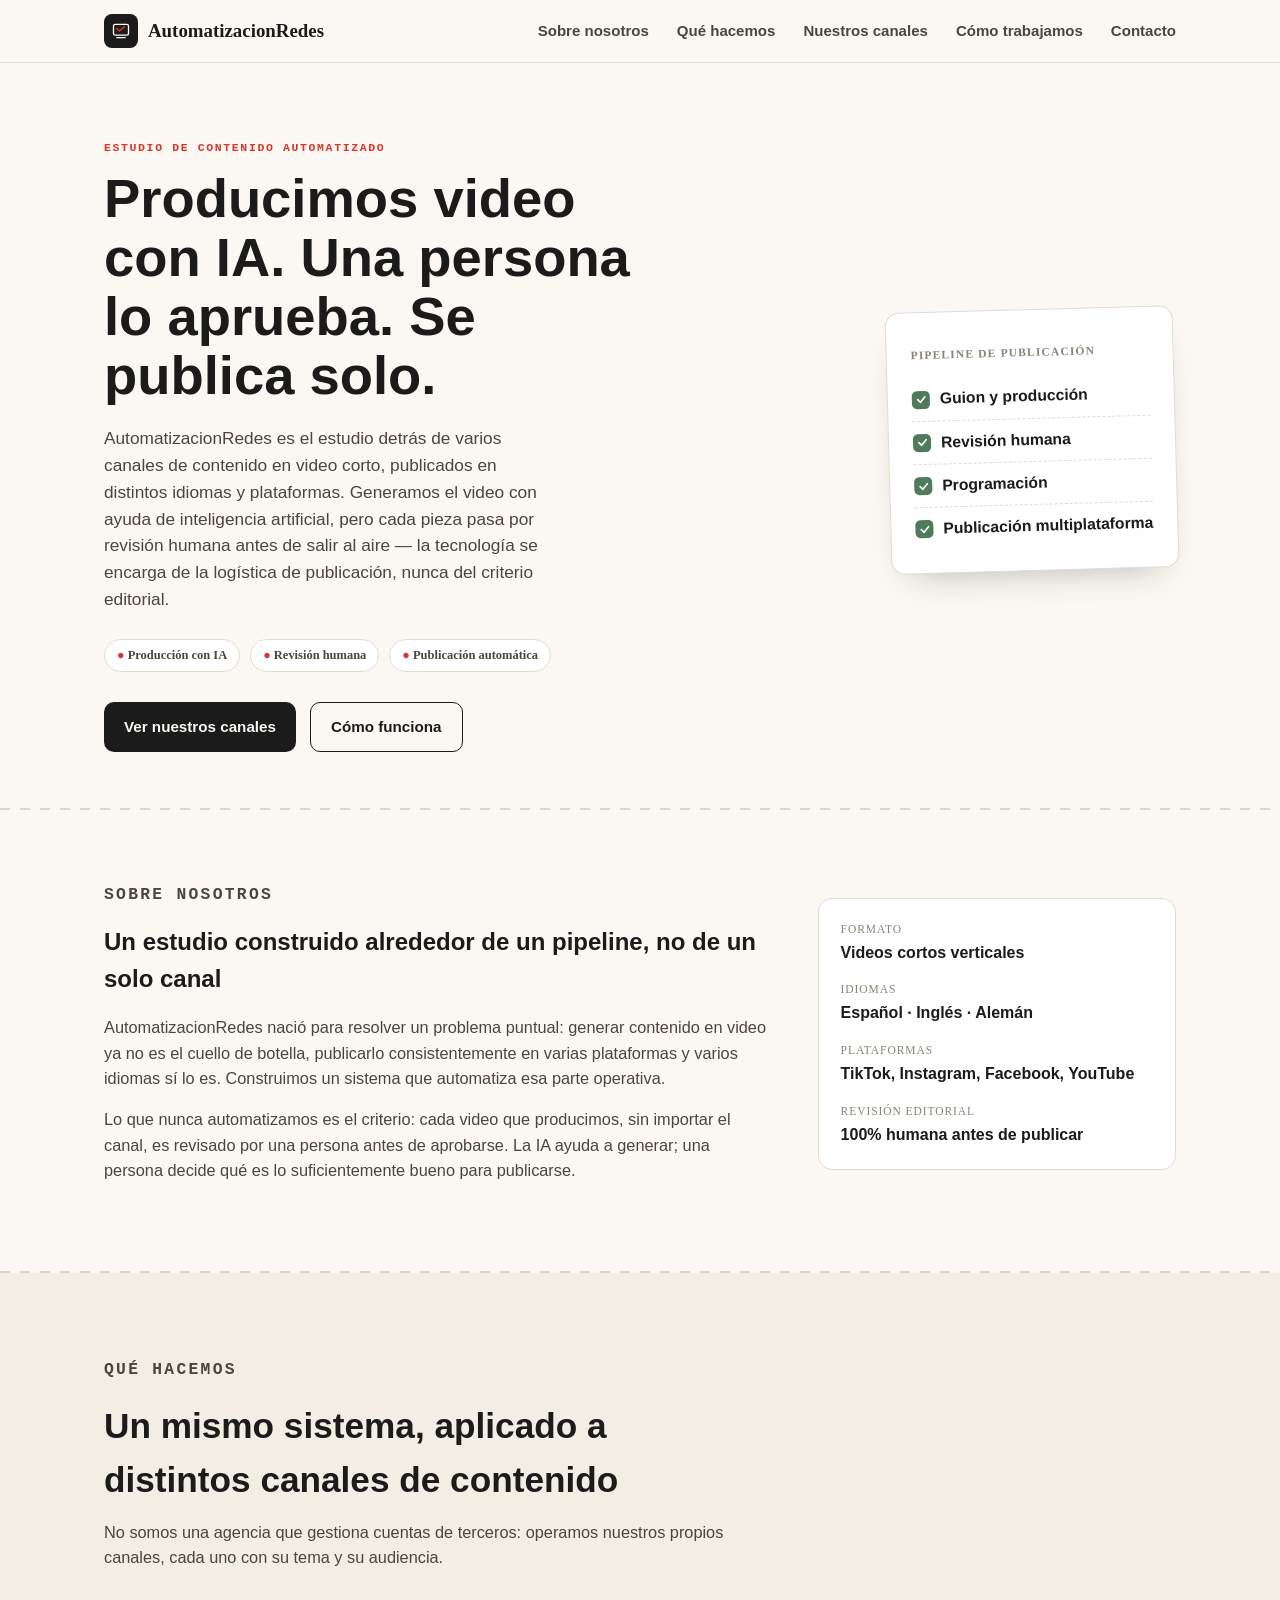
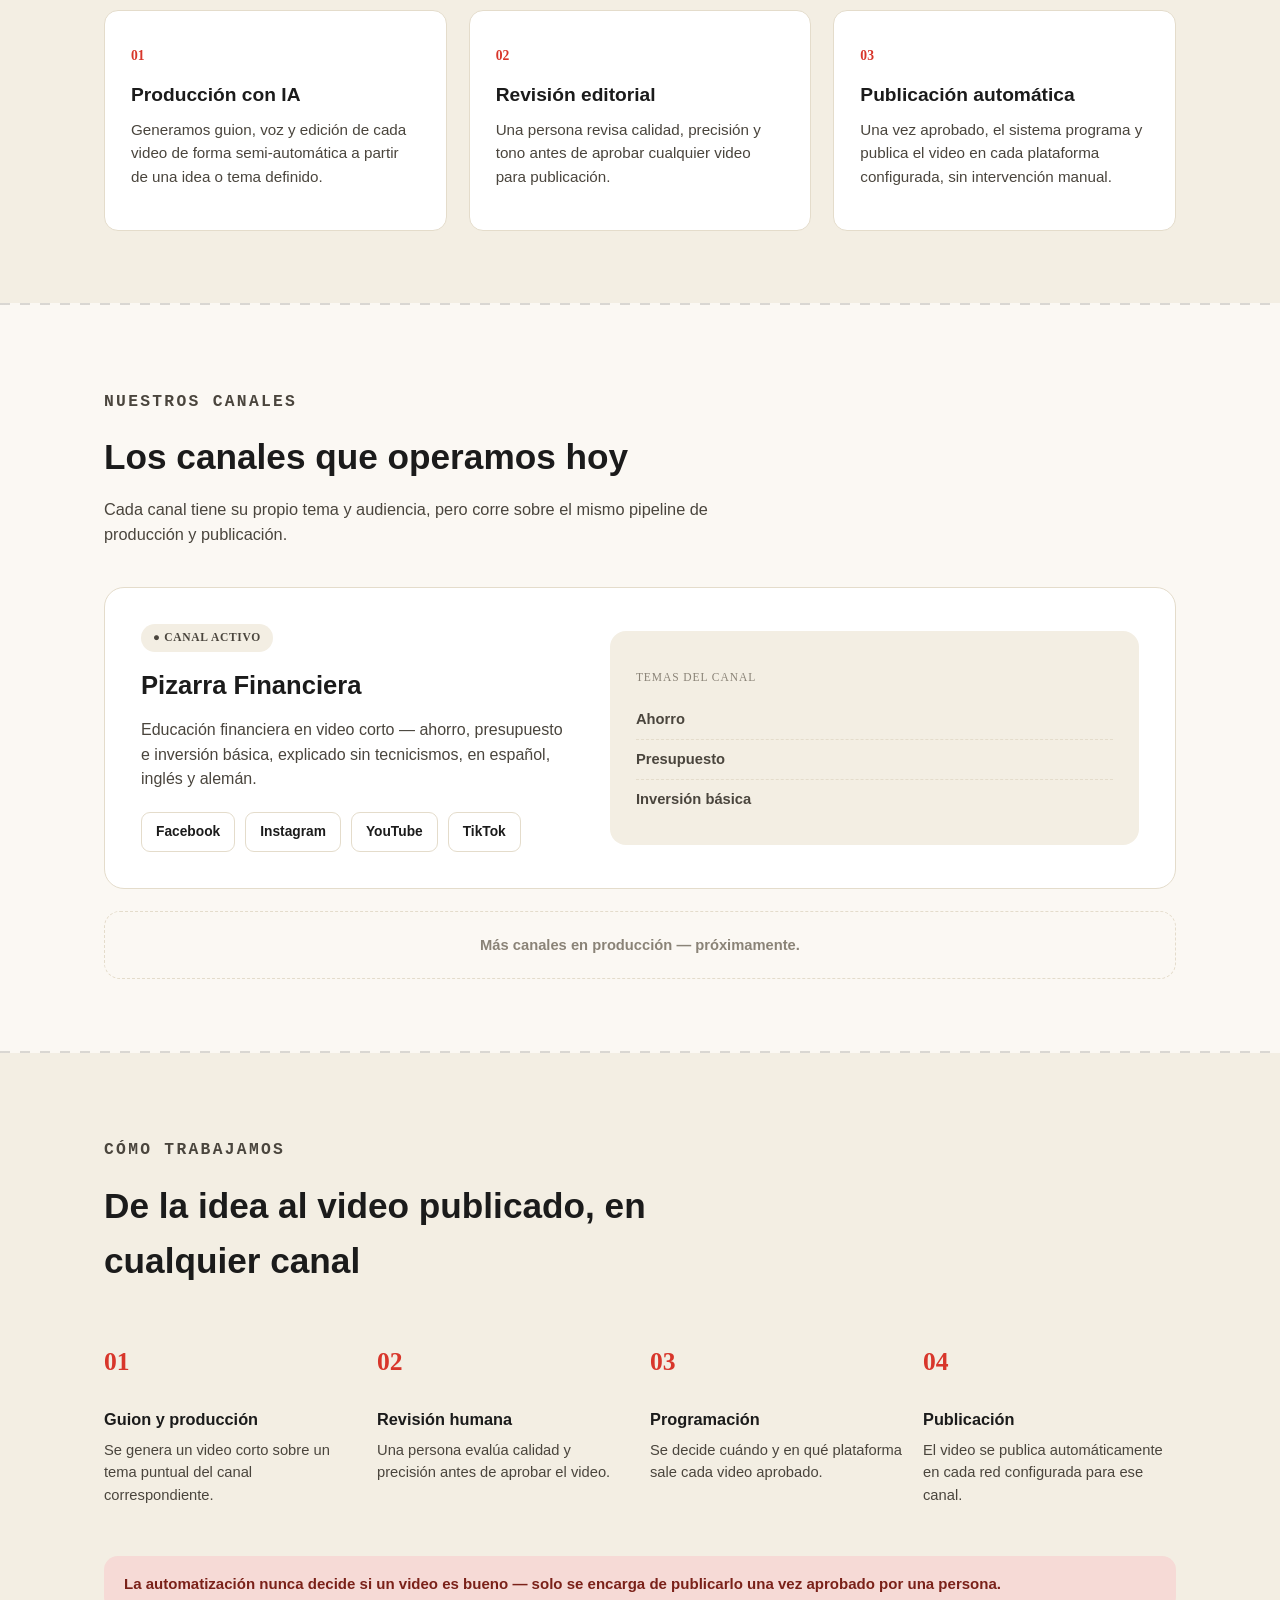
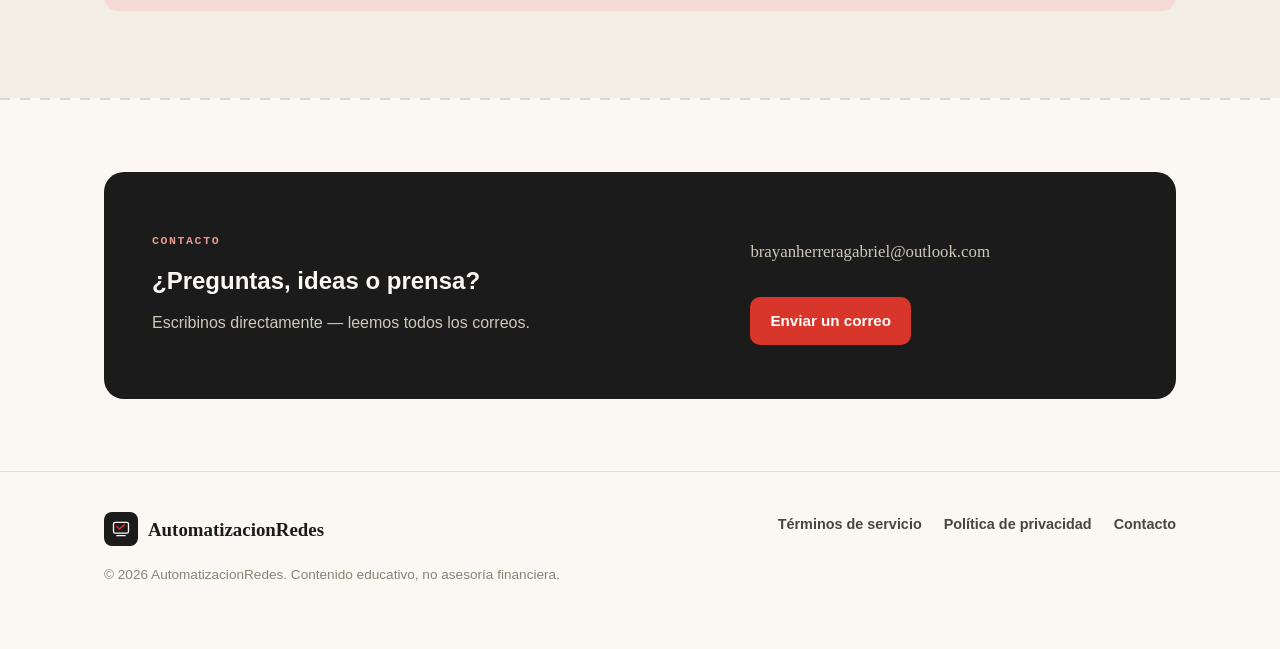
==== commit 3f4ec3ff: "Update index.html" ====
--- a/index.html
+++ b/index.html
@@ -3,8 +3,11 @@
 <head>
 <meta charset="UTF-8">
 <meta name="viewport" content="width=device-width, initial-scale=1.0">
-<title>Pizarra Financiera — Educación financiera en video</title>
-<meta name="description" content="Pizarra Financiera produce videos cortos de educación financiera en español, inglés y alemán: ahorro, presupuesto e inversión, revisados siempre por una persona antes de publicarse.">
+<title>AutomatizacionRedes — Producción y publicación de video automatizada</title>
+<meta name="description" content="AutomatizacionRedes es un estudio que produce contenido en video con IA, revisado siempre por una persona, y lo publica automáticamente en varios canales y plataformas.">
+<link rel="icon" href="favicon.ico" sizes="any">
+<link rel="icon" href="icon-192.png" type="image/png">
+<link rel="apple-touch-icon" href="apple-touch-icon.png">
 <link rel="preconnect" href="https://fonts.googleapis.com">
 <link rel="preconnect" href="https://fonts.gstatic.com" crossorigin>
 <link href="https://fonts.googleapis.com/css2?family=Baloo+2:wght@500;600;700;800&family=Inter:wght@400;500;600;700&family=Space+Mono:wght@400;700&display=swap" rel="stylesheet">
@@ -328,6 +331,45 @@
     .contact-page-grid{grid-template-columns:1fr;}
   }
 
+
+  /* channel spotlight */
+  .channel-card{
+    background:var(--card);border:1px solid var(--line);border-radius:20px;
+    padding:36px;display:grid;grid-template-columns:.9fr 1.1fr;gap:36px;align-items:center;
+  }
+  .channel-badge{
+    display:inline-flex;align-items:center;gap:8px;
+    font-family:"Space Mono";font-size:.72rem;font-weight:700;letter-spacing:.06em;
+    background:var(--paper-alt);color:var(--ink-soft);padding:5px 12px;border-radius:999px;
+    text-transform:uppercase;
+  }
+  .channel-card h3{font-size:1.6rem;margin-top:14px;}
+  .channel-card p.desc{color:var(--ink-soft);margin-top:12px;font-size:1rem;}
+  .channel-links{display:flex;flex-wrap:wrap;gap:10px;margin-top:20px;}
+  .channel-links a{
+    display:inline-flex;align-items:center;gap:6px;text-decoration:none;
+    font-weight:700;font-size:.86rem;color:var(--ink);
+    border:1.5px solid var(--line);padding:8px 14px;border-radius:9px;
+    transition:border-color .15s;
+  }
+  .channel-links a:hover{border-color:var(--ink);}
+  .channel-visual{
+    background:var(--paper-alt);border-radius:16px;padding:26px;
+  }
+  .channel-visual .tag{font-family:"Space Mono";font-size:.72rem;color:var(--muted);text-transform:uppercase;letter-spacing:.08em;}
+  .channel-visual ul{list-style:none;margin:14px 0 0;padding:0;}
+  .channel-visual li{
+    display:flex;align-items:center;gap:10px;padding:8px 0;
+    border-bottom:1px dashed var(--line);font-weight:600;font-size:.92rem;color:var(--ink-soft);
+  }
+  .channel-visual li:last-child{border-bottom:none;}
+  .more-channels{
+    margin-top:22px;border:1.5px dashed var(--line);border-radius:16px;
+    padding:22px 26px;text-align:center;color:var(--muted);font-size:.92rem;font-weight:600;
+  }
+  @media (max-width:820px){
+    .channel-card{grid-template-columns:1fr;}
+  }
 </style>
 </head>
 <body>
@@ -338,7 +380,7 @@
       <span class="mark">
         <svg viewBox="0 0 24 24" fill="none"><rect x="3" y="4" width="18" height="13" rx="2" stroke="#FBF8F3" stroke-width="1.6"/><path d="M7 20h10" stroke="#FBF8F3" stroke-width="1.6" stroke-linecap="round"/><path d="M7 9l3 3 6-5" stroke="#D8362B" stroke-width="1.8" stroke-linecap="round" stroke-linejoin="round"/></svg>
       </span>
-      Pizarra Financiera
+      AutomatizacionRedes
     </a>
     <button class="nav-toggle" aria-label="Abrir menú" onclick="document.getElementById('navlinks').classList.toggle('open')">
       <span></span><span></span><span></span>
@@ -346,8 +388,8 @@
     <ul id="navlinks">
       <li><a href="#sobre">Sobre nosotros</a></li>
       <li><a href="#hacemos">Qué hacemos</a></li>
+      <li><a href="#canales">Nuestros canales</a></li>
       <li><a href="#proceso">Cómo trabajamos</a></li>
-      <li><a href="#plataformas">Dónde encontrarnos</a></li>
       <li><a href="contact.html">Contacto</a></li>
     </ul>
   </nav>
@@ -359,32 +401,32 @@
   <section class="hero">
     <div class="wrap grid">
       <div>
-        <p class="eyebrow">Educación financiera en video</p>
-        <h1>Ahorrar, presupuestar e invertir, explicado en <span class="hl">tres idiomas</span>.</h1>
+        <p class="eyebrow">Estudio de contenido automatizado</p>
+        <h1>Producimos video con IA. Una persona lo aprueba. Se publica solo.</h1>
         <p class="lede">
-          Pizarra Financiera es un proyecto de contenido audiovisual que enseña finanzas personales
-          en video corto — español, inglés y alemán — para que cualquier persona pueda entender su
-          dinero sin tecnicismos. Cada video que publicamos fue revisado y aprobado por una persona
-          antes de salir al aire.
+          AutomatizacionRedes es el estudio detrás de varios canales de contenido en video corto,
+          publicados en distintos idiomas y plataformas. Generamos el video con ayuda de inteligencia
+          artificial, pero cada pieza pasa por revisión humana antes de salir al aire — la tecnología
+          se encarga de la logística de publicación, nunca del criterio editorial.
         </p>
         <div class="pillars-inline">
-          <span>Ahorro</span>
-          <span>Presupuesto</span>
-          <span>Inversión</span>
+          <span>Producción con IA</span>
+          <span>Revisión humana</span>
+          <span>Publicación automática</span>
         </div>
         <div class="cta-row">
-          <a href="#plataformas" class="btn btn-primary">Ver dónde publicamos</a>
-          <a href="#sobre" class="btn btn-ghost">Conocer el proyecto</a>
+          <a href="#canales" class="btn btn-primary">Ver nuestros canales</a>
+          <a href="#sobre" class="btn btn-ghost">Cómo funciona</a>
         </div>
       </div>
 
       <div class="checklist-card">
-        <p class="tag">Lista del mes</p>
+        <p class="tag">Pipeline de publicación</p>
         <ul>
-          <li><span class="check"><svg viewBox="0 0 12 12" fill="none"><path d="M2 6l3 3 5-6" stroke="#fff" stroke-width="1.8" stroke-linecap="round" stroke-linejoin="round"/></svg></span>Revisar ingresos</li>
-          <li><span class="check"><svg viewBox="0 0 12 12" fill="none"><path d="M2 6l3 3 5-6" stroke="#fff" stroke-width="1.8" stroke-linecap="round" stroke-linejoin="round"/></svg></span>Ajustar gastos fijos</li>
-          <li><span class="check"><svg viewBox="0 0 12 12" fill="none"><path d="M2 6l3 3 5-6" stroke="#fff" stroke-width="1.8" stroke-linecap="round" stroke-linejoin="round"/></svg></span>Separar el ahorro</li>
-          <li><span class="check"><svg viewBox="0 0 12 12" fill="none"><path d="M2 6l3 3 5-6" stroke="#fff" stroke-width="1.8" stroke-linecap="round" stroke-linejoin="round"/></svg></span>Revisar inversiones</li>
+          <li><span class="check"><svg viewBox="0 0 12 12" fill="none"><path d="M2 6l3 3 5-6" stroke="#fff" stroke-width="1.8" stroke-linecap="round" stroke-linejoin="round"/></svg></span>Guion y producción</li>
+          <li><span class="check"><svg viewBox="0 0 12 12" fill="none"><path d="M2 6l3 3 5-6" stroke="#fff" stroke-width="1.8" stroke-linecap="round" stroke-linejoin="round"/></svg></span>Revisión humana</li>
+          <li><span class="check"><svg viewBox="0 0 12 12" fill="none"><path d="M2 6l3 3 5-6" stroke="#fff" stroke-width="1.8" stroke-linecap="round" stroke-linejoin="round"/></svg></span>Programación</li>
+          <li><span class="check"><svg viewBox="0 0 12 12" fill="none"><path d="M2 6l3 3 5-6" stroke="#fff" stroke-width="1.8" stroke-linecap="round" stroke-linejoin="round"/></svg></span>Publicación multiplataforma</li>
         </ul>
       </div>
     </div>
@@ -397,16 +439,16 @@
     <div class="wrap about-grid">
       <div>
         <p class="eyebrow">Sobre nosotros</p>
-        <h2>Un proyecto hecho para explicar el dinero con claridad</h2>
+        <h2>Un estudio construido alrededor de un pipeline, no de un solo canal</h2>
         <p style="margin-top:18px;">
-          Nació de una idea simple: la educación financiera suele estar llena de jerga que aleja
-          justo a quienes más la necesitan. Pizarra Financiera traduce esos conceptos a explicaciones
-          cortas y directas — sin promesas de enriquecimiento rápido, sin fórmulas mágicas.
+          AutomatizacionRedes nació para resolver un problema puntual: generar contenido en video ya no es
+          el cuello de botella, publicarlo consistentemente en varias plataformas y varios idiomas sí lo es.
+          Construimos un sistema que automatiza esa parte operativa.
         </p>
         <p>
-          Producimos el contenido de forma semi-automática, pero la decisión de qué se publica siempre
-          es humana: cada video pasa por una revisión de calidad antes de programarse. La tecnología
-          se encarga de la logística de publicación, nunca del criterio editorial.
+          Lo que nunca automatizamos es el criterio: cada video que producimos, sin importar el canal, es
+          revisado por una persona antes de aprobarse. La IA ayuda a generar; una persona decide qué es lo
+          suficientemente bueno para publicarse.
         </p>
       </div>
       <dl class="fact-list">
@@ -414,8 +456,8 @@
         <dd>Videos cortos verticales</dd>
         <dt>Idiomas</dt>
         <dd>Español · Inglés · Alemán</dd>
-        <dt>Temas</dt>
-        <dd>Ahorro, presupuesto e inversión básica</dd>
+        <dt>Plataformas</dt>
+        <dd>TikTok, Instagram, Facebook, YouTube</dd>
         <dt>Revisión editorial</dt>
         <dd>100% humana antes de publicar</dd>
       </dl>
@@ -429,24 +471,24 @@
     <div class="wrap">
       <div class="section-head">
         <p class="eyebrow">Qué hacemos</p>
-        <h2>Tres temas, explicados una y otra vez desde ángulos distintos</h2>
-        <p>No enseñamos productos financieros específicos ni damos asesoría personalizada. Enseñamos hábitos y conceptos que aplican sin importar cuánto ganes.</p>
+        <h2>Un mismo sistema, aplicado a distintos canales de contenido</h2>
+        <p>No somos una agencia que gestiona cuentas de terceros: operamos nuestros propios canales, cada uno con su tema y su audiencia.</p>
       </div>
       <div class="cards3">
         <div class="pcard">
           <p class="num">01</p>
-          <h3>Ahorro</h3>
-          <p>Cómo separar dinero antes de gastarlo, fondos de emergencia y errores comunes al intentar ahorrar.</p>
+          <h3>Producción con IA</h3>
+          <p>Generamos guion, voz y edición de cada video de forma semi-automática a partir de una idea o tema definido.</p>
         </div>
         <div class="pcard">
           <p class="num">02</p>
-          <h3>Presupuesto</h3>
-          <p>Métodos simples para organizar ingresos y gastos sin depender de hojas de cálculo complicadas.</p>
+          <h3>Revisión editorial</h3>
+          <p>Una persona revisa calidad, precisión y tono antes de aprobar cualquier video para publicación.</p>
         </div>
         <div class="pcard">
           <p class="num">03</p>
-          <h3>Inversión básica</h3>
-          <p>Conceptos introductorios de inversión, pensados para quien apenas empieza y quiere entender antes de arriesgar.</p>
+          <h3>Publicación automática</h3>
+          <p>Una vez aprobado, el sistema programa y publica el video en cada plataforma configurada, sin intervención manual.</p>
         </div>
       </div>
     </div>
@@ -454,18 +496,58 @@
 
   <div class="divider"></div>
 
+  <!-- CANALES -->
+  <section id="canales">
+    <div class="wrap">
+      <div class="section-head">
+        <p class="eyebrow">Nuestros canales</p>
+        <h2>Los canales que operamos hoy</h2>
+        <p>Cada canal tiene su propio tema y audiencia, pero corre sobre el mismo pipeline de producción y publicación.</p>
+      </div>
+
+      <div class="channel-card">
+        <div>
+          <span class="channel-badge">● Canal activo</span>
+          <h3>Pizarra Financiera</h3>
+          <p class="desc">
+            Educación financiera en video corto — ahorro, presupuesto e inversión básica, explicado sin
+            tecnicismos, en español, inglés y alemán.
+          </p>
+          <div class="channel-links">
+            <a href="https://www.facebook.com/profile.php?id=61592804398117" target="_blank" rel="noopener">Facebook</a>
+            <a href="https://www.instagram.com/pizarra_financiera/" target="_blank" rel="noopener">Instagram</a>
+            <a href="https://www.youtube.com/@Pizarra_Financiera" target="_blank" rel="noopener">YouTube</a>
+            <a href="https://www.tiktok.com/@pizarra.financiera" target="_blank" rel="noopener">TikTok</a>
+          </div>
+        </div>
+        <div class="channel-visual">
+          <p class="tag">Temas del canal</p>
+          <ul>
+            <li>Ahorro</li>
+            <li>Presupuesto</li>
+            <li>Inversión básica</li>
+          </ul>
+        </div>
+      </div>
+
+      <div class="more-channels">Más canales en producción — próximamente.</div>
+    </div>
+  </section>
+
+  <div class="divider"></div>
+
   <!-- CÓMO TRABAJAMOS -->
-  <section id="proceso">
+  <section id="proceso" class="alt">
     <div class="wrap">
       <div class="section-head">
         <p class="eyebrow">Cómo trabajamos</p>
-        <h2>De la idea al video publicado</h2>
+        <h2>De la idea al video publicado, en cualquier canal</h2>
       </div>
       <div class="steps">
         <div class="step">
           <p class="idx">01</p>
           <h3>Guion y producción</h3>
-          <p>Se genera un video corto sobre un tema puntual de finanzas personales.</p>
+          <p>Se genera un video corto sobre un tema puntual del canal correspondiente.</p>
         </div>
         <div class="step">
           <p class="idx">02</p>
@@ -480,48 +562,10 @@
         <div class="step">
           <p class="idx">04</p>
           <h3>Publicación</h3>
-          <p>El video se publica automáticamente en cada red configurada.</p>
+          <p>El video se publica automáticamente en cada red configurada para ese canal.</p>
         </div>
       </div>
       <p class="step-note">La automatización nunca decide si un video es bueno — solo se encarga de publicarlo una vez aprobado por una persona.</p>
-    </div>
-  </section>
-
-  <div class="divider"></div>
-
-  <!-- PLATAFORMAS -->
-  <section id="plataformas" class="alt">
-    <div class="wrap">
-      <div class="section-head">
-        <p class="eyebrow">Dónde encontrarnos</p>
-        <h2>Seguí el contenido en tu plataforma favorita</h2>
-      </div>
-      <div class="plat-grid">
-        <a class="plat-card" href="https://www.facebook.com/profile.php?id=61592804398117" target="_blank" rel="noopener">
-          <span class="icon"><svg viewBox="0 0 24 24" fill="none"><path d="M14 9h3V6h-3c-2 0-3.5 1.5-3.5 3.5V11H8v3h2.5v6h3v-6H16l.5-3h-3v-1.2c0-.6.4-.8 1-.8Z" fill="#1B1B1B"/></svg></span>
-          <h3>Facebook</h3>
-          <span class="handle">PizarraFinanciera</span>
-          <span class="status live">En vivo</span>
-        </a>
-        <a class="plat-card" href="https://www.instagram.com/pizarra_financiera/" target="_blank" rel="noopener">
-          <span class="icon"><svg viewBox="0 0 24 24" fill="none"><rect x="4" y="4" width="16" height="16" rx="5" stroke="#1B1B1B" stroke-width="1.6"/><circle cx="12" cy="12" r="3.4" stroke="#1B1B1B" stroke-width="1.6"/><circle cx="16.6" cy="7.4" r="1" fill="#1B1B1B"/></svg></span>
-          <h3>Instagram</h3>
-          <span class="handle">@pizarra_financiera</span>
-          <span class="status live">En vivo</span>
-        </a>
-        <a class="plat-card" href="https://www.youtube.com/@Pizarra_Financiera" target="_blank" rel="noopener">
-          <span class="icon"><svg viewBox="0 0 24 24" fill="none"><rect x="3" y="6" width="18" height="12" rx="3" stroke="#1B1B1B" stroke-width="1.6"/><path d="M10.5 9.5l4 2.5-4 2.5v-5Z" fill="#1B1B1B"/></svg></span>
-          <h3>YouTube</h3>
-          <span class="handle">@Pizarra_Financiera</span>
-          <span class="status live">En vivo</span>
-        </a>
-        <a class="plat-card" href="https://www.tiktok.com/@pizarra.financiera" target="_blank" rel="noopener">
-          <span class="icon"><svg viewBox="0 0 24 24" fill="none"><path d="M14 4v9.4a2.6 2.6 0 1 1-2-2.5" stroke="#1B1B1B" stroke-width="1.6" stroke-linecap="round"/><path d="M14 4c.3 2 1.8 3.4 3.6 3.6" stroke="#1B1B1B" stroke-width="1.6" stroke-linecap="round"/></svg></span>
-          <h3>TikTok</h3>
-          <span class="handle">@pizarra.financiera</span>
-          <span class="status soon">Próximamente</span>
-        </a>
-      </div>
     </div>
   </section>
 
@@ -553,9 +597,9 @@
         <span class="mark">
           <svg viewBox="0 0 24 24" fill="none"><rect x="3" y="4" width="18" height="13" rx="2" stroke="#FBF8F3" stroke-width="1.6"/><path d="M7 20h10" stroke="#FBF8F3" stroke-width="1.6" stroke-linecap="round"/><path d="M7 9l3 3 6-5" stroke="#D8362B" stroke-width="1.8" stroke-linecap="round" stroke-linejoin="round"/></svg>
         </span>
-        Pizarra Financiera
+        AutomatizacionRedes
       </a>
-      <p class="copyright">© 2026 Pizarra Financiera. Contenido educativo, no asesoría financiera.</p>
+      <p class="copyright">© 2026 AutomatizacionRedes. Contenido educativo, no asesoría financiera.</p>
     </div>
     <ul class="footer-links">
       <li><a href="terms.html">Términos de servicio</a></li>
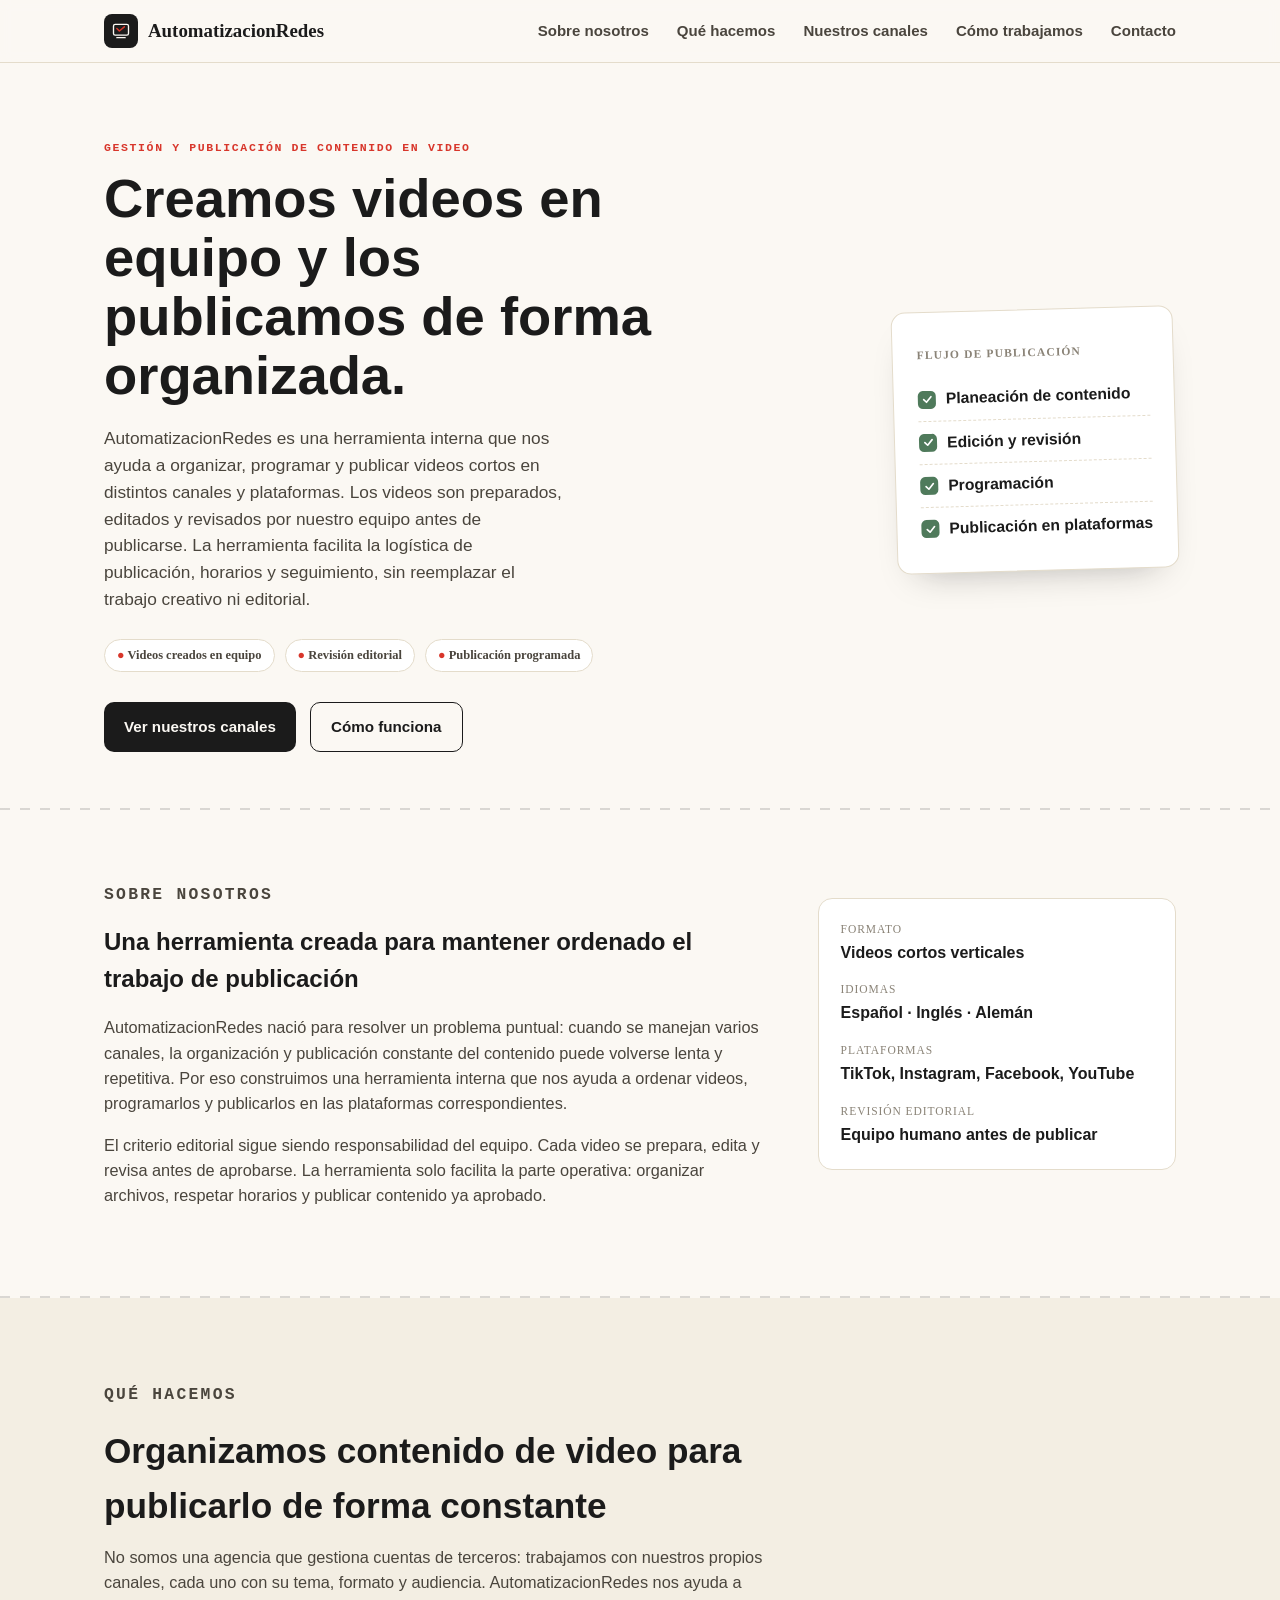
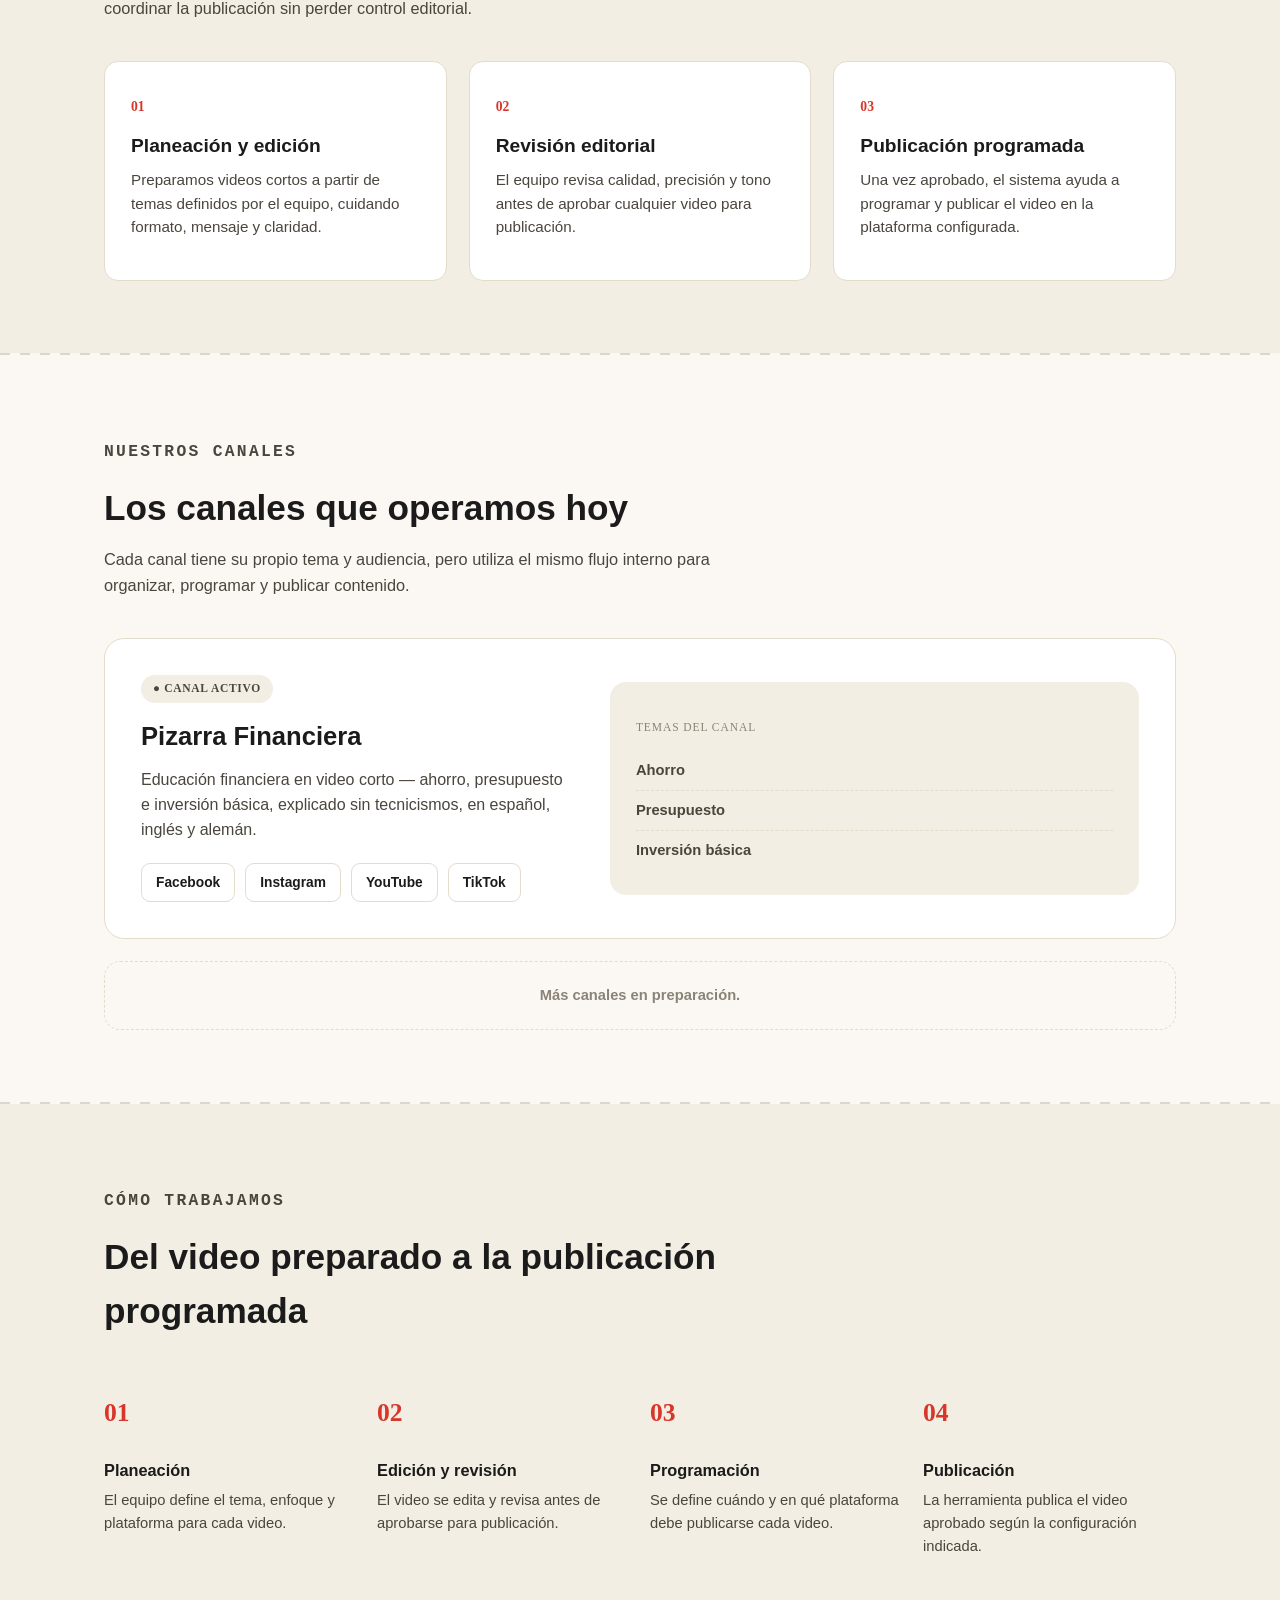
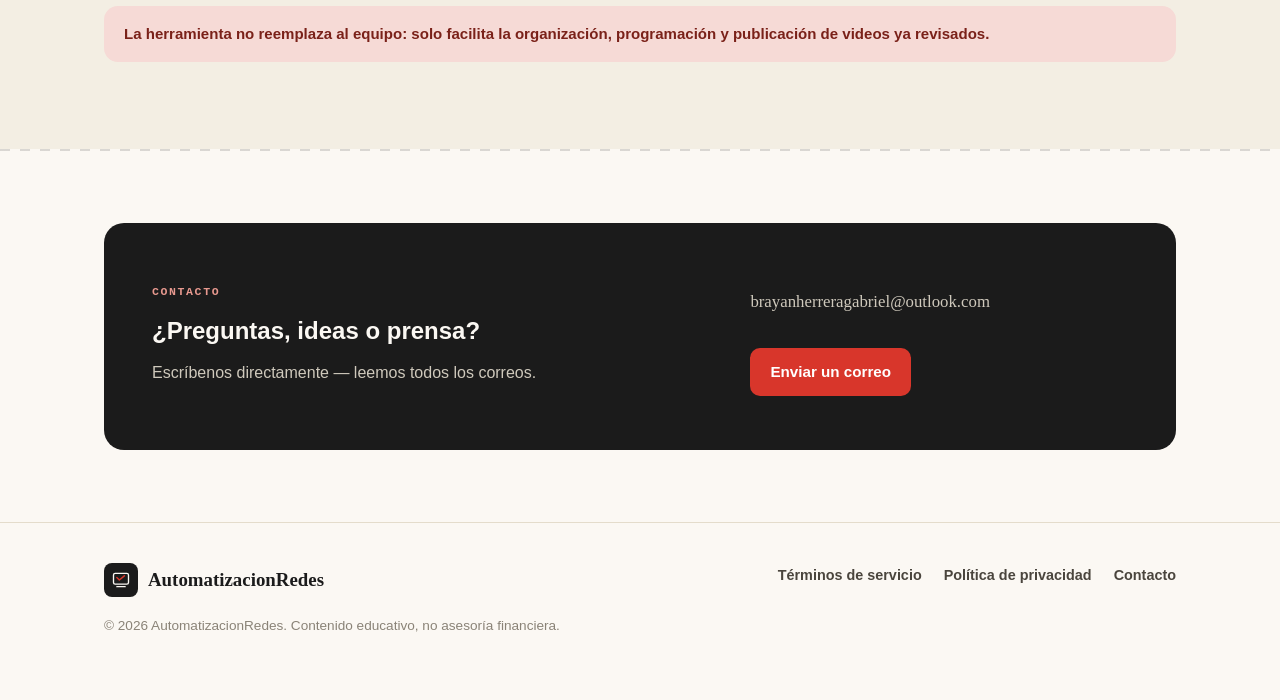
==== commit 486f46e0: "Update index.html" ====
--- a/index.html
+++ b/index.html
@@ -3,8 +3,8 @@
 <head>
 <meta charset="UTF-8">
 <meta name="viewport" content="width=device-width, initial-scale=1.0">
-<title>AutomatizacionRedes — Producción y publicación de video automatizada</title>
-<meta name="description" content="AutomatizacionRedes es un estudio que produce contenido en video con IA, revisado siempre por una persona, y lo publica automáticamente en varios canales y plataformas.">
+<title>AutomatizacionRedes — Organización y publicación programada de videos</title>
+<meta name="description" content="AutomatizacionRedes es una herramienta interna para organizar, programar y publicar videos creados por nuestro equipo en distintos canales y plataformas.">
 <link rel="icon" href="favicon.ico" sizes="any">
 <link rel="icon" href="icon-192.png" type="image/png">
 <link rel="apple-touch-icon" href="apple-touch-icon.png">
@@ -53,7 +53,6 @@
   img,svg{display:block;}
   .wrap{max-width:var(--max);margin:0 auto;padding:0 24px;}
 
-  /* underline squiggle used as brand signature */
   .squiggle{
     display:block;
     width:100%;
@@ -61,7 +60,6 @@
     margin-top:2px;
   }
 
-  /* NAV */
   header.site{
     position:sticky;top:0;z-index:50;
     background:rgba(251,248,243,.92);
@@ -94,7 +92,6 @@
   .nav-toggle{display:none;background:none;border:none;cursor:pointer;padding:6px;}
   .nav-toggle span{display:block;width:22px;height:2px;background:var(--ink);margin:5px 0;}
 
-  /* HERO */
   .hero{padding:64px 0 56px;}
   .hero .grid{
     display:grid;grid-template-columns:1.1fr .9fr;gap:56px;align-items:center;
@@ -106,7 +103,7 @@
   }
   .hero h1 .hl{position:relative;white-space:nowrap;}
   .hero p.lede{
-    margin-top:20px;font-size:1.08rem;color:var(--ink-soft);max-width:46ch;
+    margin-top:20px;font-size:1.08rem;color:var(--ink-soft);max-width:48ch;
   }
   .pillars-inline{
     margin-top:26px;display:flex;flex-wrap:wrap;gap:10px;
@@ -128,7 +125,6 @@
   .btn-primary{background:var(--ink);color:var(--paper);}
   .btn-ghost{background:transparent;color:var(--ink);border:1.5px solid var(--ink);}
 
-  /* checklist card — signature element */
   .checklist-card{
     background:var(--card);
     border:1px solid var(--line);
@@ -156,7 +152,6 @@
   }
   .check svg{width:11px;height:11px;}
 
-  /* dashed divider motif */
   .divider{
     height:2px;
     background-image:repeating-linear-gradient(90deg,var(--ink) 0 10px,transparent 10px 20px);
@@ -166,11 +161,10 @@
 
   section{padding:72px 0;}
   section.alt{background:var(--paper-alt);}
-  .section-head{max-width:640px;margin-bottom:40px;}
+  .section-head{max-width:680px;margin-bottom:40px;}
   .section-head h2{font-size:clamp(1.6rem,3vw,2.2rem);margin-top:8px;}
   .section-head p{color:var(--ink-soft);margin-top:12px;font-size:1.02rem;}
 
-  /* about */
   .about-grid{display:grid;grid-template-columns:1.3fr .7fr;gap:48px;align-items:start;}
   .about-grid p{color:var(--ink-soft);font-size:1.02rem;margin:0 0 16px;}
   .fact-list{
@@ -184,7 +178,6 @@
   .fact-list dd{margin:2px 0 16px;font-weight:700;font-size:1rem;}
   .fact-list dd:last-child{margin-bottom:0;}
 
-  /* pillars cards */
   .cards3{display:grid;grid-template-columns:repeat(3,1fr);gap:22px;}
   .pcard{
     background:var(--card);border:1px solid var(--line);border-radius:var(--radius);
@@ -196,7 +189,6 @@
   .pcard h3{font-size:1.2rem;margin-top:10px;}
   .pcard p{color:var(--ink-soft);font-size:.95rem;margin-top:8px;}
 
-  /* process steps */
   .steps{
     display:grid;grid-template-columns:repeat(4,1fr);gap:20px;counter-reset:step;
   }
@@ -211,7 +203,6 @@
     padding:16px 20px;font-size:.94rem;color:#7A2119;font-weight:600;
   }
 
-  /* platforms */
   .plat-grid{display:grid;grid-template-columns:repeat(4,1fr);gap:18px;}
   .plat-card{
     background:var(--card);border:1px solid var(--line);border-radius:var(--radius);
@@ -233,7 +224,6 @@
   .status.live{background:#E4F0E7;color:#2C6B41;}
   .status.soon{background:#F3EAD1;color:#8A6414;}
 
-  /* contact */
   .contact-box{
     background:var(--ink);color:var(--paper);border-radius:20px;
     padding:48px;display:grid;grid-template-columns:1.2fr .8fr;gap:32px;align-items:center;
@@ -274,7 +264,6 @@
     .plat-grid{grid-template-columns:1fr;}
   }
 
-  /* ===== Legal / info pages ===== */
   .page-hero{padding:56px 0 40px;border-bottom:1px solid var(--line);}
   .page-hero .eyebrow{margin-bottom:10px;}
   .page-hero h1{font-size:clamp(1.9rem,3.6vw,2.6rem);}
@@ -297,7 +286,6 @@
     padding:18px 20px;margin:22px 0;font-size:.95rem;color:var(--ink-soft);
   }
 
-  /* ===== Contact page ===== */
   .contact-hero{padding:56px 0 0;}
   .contact-page-grid{
     display:grid;grid-template-columns:1fr 1fr;gap:24px;margin-top:36px;padding-bottom:70px;
@@ -331,8 +319,6 @@
     .contact-page-grid{grid-template-columns:1fr;}
   }
 
-
-  /* channel spotlight */
   .channel-card{
     background:var(--card);border:1px solid var(--line);border-radius:20px;
     padding:36px;display:grid;grid-template-columns:.9fr 1.1fr;gap:36px;align-items:center;
@@ -397,22 +383,22 @@
 
 <main id="top">
 
-  <!-- HERO -->
   <section class="hero">
     <div class="wrap grid">
       <div>
-        <p class="eyebrow">Estudio de contenido automatizado</p>
-        <h1>Producimos video con IA. Una persona lo aprueba. Se publica solo.</h1>
+        <p class="eyebrow">Gestión y publicación de contenido en video</p>
+        <h1>Creamos videos en equipo y los publicamos de forma organizada.</h1>
         <p class="lede">
-          AutomatizacionRedes es el estudio detrás de varios canales de contenido en video corto,
-          publicados en distintos idiomas y plataformas. Generamos el video con ayuda de inteligencia
-          artificial, pero cada pieza pasa por revisión humana antes de salir al aire — la tecnología
-          se encarga de la logística de publicación, nunca del criterio editorial.
+          AutomatizacionRedes es una herramienta interna que nos ayuda a organizar,
+          programar y publicar videos cortos en distintos canales y plataformas.
+          Los videos son preparados, editados y revisados por nuestro equipo antes
+          de publicarse. La herramienta facilita la logística de publicación,
+          horarios y seguimiento, sin reemplazar el trabajo creativo ni editorial.
         </p>
         <div class="pillars-inline">
-          <span>Producción con IA</span>
-          <span>Revisión humana</span>
-          <span>Publicación automática</span>
+          <span>Videos creados en equipo</span>
+          <span>Revisión editorial</span>
+          <span>Publicación programada</span>
         </div>
         <div class="cta-row">
           <a href="#canales" class="btn btn-primary">Ver nuestros canales</a>
@@ -421,12 +407,12 @@
       </div>
 
       <div class="checklist-card">
-        <p class="tag">Pipeline de publicación</p>
+        <p class="tag">Flujo de publicación</p>
         <ul>
-          <li><span class="check"><svg viewBox="0 0 12 12" fill="none"><path d="M2 6l3 3 5-6" stroke="#fff" stroke-width="1.8" stroke-linecap="round" stroke-linejoin="round"/></svg></span>Guion y producción</li>
-          <li><span class="check"><svg viewBox="0 0 12 12" fill="none"><path d="M2 6l3 3 5-6" stroke="#fff" stroke-width="1.8" stroke-linecap="round" stroke-linejoin="round"/></svg></span>Revisión humana</li>
+          <li><span class="check"><svg viewBox="0 0 12 12" fill="none"><path d="M2 6l3 3 5-6" stroke="#fff" stroke-width="1.8" stroke-linecap="round" stroke-linejoin="round"/></svg></span>Planeación de contenido</li>
+          <li><span class="check"><svg viewBox="0 0 12 12" fill="none"><path d="M2 6l3 3 5-6" stroke="#fff" stroke-width="1.8" stroke-linecap="round" stroke-linejoin="round"/></svg></span>Edición y revisión</li>
           <li><span class="check"><svg viewBox="0 0 12 12" fill="none"><path d="M2 6l3 3 5-6" stroke="#fff" stroke-width="1.8" stroke-linecap="round" stroke-linejoin="round"/></svg></span>Programación</li>
-          <li><span class="check"><svg viewBox="0 0 12 12" fill="none"><path d="M2 6l3 3 5-6" stroke="#fff" stroke-width="1.8" stroke-linecap="round" stroke-linejoin="round"/></svg></span>Publicación multiplataforma</li>
+          <li><span class="check"><svg viewBox="0 0 12 12" fill="none"><path d="M2 6l3 3 5-6" stroke="#fff" stroke-width="1.8" stroke-linecap="round" stroke-linejoin="round"/></svg></span>Publicación en plataformas</li>
         </ul>
       </div>
     </div>
@@ -434,21 +420,21 @@
 
   <div class="divider"></div>
 
-  <!-- SOBRE -->
   <section id="sobre">
     <div class="wrap about-grid">
       <div>
         <p class="eyebrow">Sobre nosotros</p>
-        <h2>Un estudio construido alrededor de un pipeline, no de un solo canal</h2>
+        <h2>Una herramienta creada para mantener ordenado el trabajo de publicación</h2>
         <p style="margin-top:18px;">
-          AutomatizacionRedes nació para resolver un problema puntual: generar contenido en video ya no es
-          el cuello de botella, publicarlo consistentemente en varias plataformas y varios idiomas sí lo es.
-          Construimos un sistema que automatiza esa parte operativa.
+          AutomatizacionRedes nació para resolver un problema puntual: cuando se manejan varios
+          canales, la organización y publicación constante del contenido puede volverse lenta y
+          repetitiva. Por eso construimos una herramienta interna que nos ayuda a ordenar videos,
+          programarlos y publicarlos en las plataformas correspondientes.
         </p>
         <p>
-          Lo que nunca automatizamos es el criterio: cada video que producimos, sin importar el canal, es
-          revisado por una persona antes de aprobarse. La IA ayuda a generar; una persona decide qué es lo
-          suficientemente bueno para publicarse.
+          El criterio editorial sigue siendo responsabilidad del equipo. Cada video se prepara,
+          edita y revisa antes de aprobarse. La herramienta solo facilita la parte operativa:
+          organizar archivos, respetar horarios y publicar contenido ya aprobado.
         </p>
       </div>
       <dl class="fact-list">
@@ -459,36 +445,39 @@
         <dt>Plataformas</dt>
         <dd>TikTok, Instagram, Facebook, YouTube</dd>
         <dt>Revisión editorial</dt>
-        <dd>100% humana antes de publicar</dd>
+        <dd>Equipo humano antes de publicar</dd>
       </dl>
     </div>
   </section>
 
   <div class="divider"></div>
 
-  <!-- QUÉ HACEMOS -->
   <section id="hacemos" class="alt">
     <div class="wrap">
       <div class="section-head">
         <p class="eyebrow">Qué hacemos</p>
-        <h2>Un mismo sistema, aplicado a distintos canales de contenido</h2>
-        <p>No somos una agencia que gestiona cuentas de terceros: operamos nuestros propios canales, cada uno con su tema y su audiencia.</p>
+        <h2>Organizamos contenido de video para publicarlo de forma constante</h2>
+        <p>
+          No somos una agencia que gestiona cuentas de terceros: trabajamos con nuestros propios
+          canales, cada uno con su tema, formato y audiencia. AutomatizacionRedes nos ayuda a
+          coordinar la publicación sin perder control editorial.
+        </p>
       </div>
       <div class="cards3">
         <div class="pcard">
           <p class="num">01</p>
-          <h3>Producción con IA</h3>
-          <p>Generamos guion, voz y edición de cada video de forma semi-automática a partir de una idea o tema definido.</p>
+          <h3>Planeación y edición</h3>
+          <p>Preparamos videos cortos a partir de temas definidos por el equipo, cuidando formato, mensaje y claridad.</p>
         </div>
         <div class="pcard">
           <p class="num">02</p>
           <h3>Revisión editorial</h3>
-          <p>Una persona revisa calidad, precisión y tono antes de aprobar cualquier video para publicación.</p>
+          <p>El equipo revisa calidad, precisión y tono antes de aprobar cualquier video para publicación.</p>
         </div>
         <div class="pcard">
           <p class="num">03</p>
-          <h3>Publicación automática</h3>
-          <p>Una vez aprobado, el sistema programa y publica el video en cada plataforma configurada, sin intervención manual.</p>
+          <h3>Publicación programada</h3>
+          <p>Una vez aprobado, el sistema ayuda a programar y publicar el video en la plataforma configurada.</p>
         </div>
       </div>
     </div>
@@ -496,13 +485,15 @@
 
   <div class="divider"></div>
 
-  <!-- CANALES -->
   <section id="canales">
     <div class="wrap">
       <div class="section-head">
         <p class="eyebrow">Nuestros canales</p>
         <h2>Los canales que operamos hoy</h2>
-        <p>Cada canal tiene su propio tema y audiencia, pero corre sobre el mismo pipeline de producción y publicación.</p>
+        <p>
+          Cada canal tiene su propio tema y audiencia, pero utiliza el mismo flujo interno
+          para organizar, programar y publicar contenido.
+        </p>
       </div>
 
       <div class="channel-card">
@@ -510,8 +501,8 @@
           <span class="channel-badge">● Canal activo</span>
           <h3>Pizarra Financiera</h3>
           <p class="desc">
-            Educación financiera en video corto — ahorro, presupuesto e inversión básica, explicado sin
-            tecnicismos, en español, inglés y alemán.
+            Educación financiera en video corto — ahorro, presupuesto e inversión básica,
+            explicado sin tecnicismos, en español, inglés y alemán.
           </p>
           <div class="channel-links">
             <a href="https://www.facebook.com/profile.php?id=61592804398117" target="_blank" rel="noopener">Facebook</a>
@@ -530,55 +521,56 @@
         </div>
       </div>
 
-      <div class="more-channels">Más canales en producción — próximamente.</div>
+      <div class="more-channels">Más canales en preparación.</div>
     </div>
   </section>
 
   <div class="divider"></div>
 
-  <!-- CÓMO TRABAJAMOS -->
   <section id="proceso" class="alt">
     <div class="wrap">
       <div class="section-head">
         <p class="eyebrow">Cómo trabajamos</p>
-        <h2>De la idea al video publicado, en cualquier canal</h2>
+        <h2>Del video preparado a la publicación programada</h2>
       </div>
       <div class="steps">
         <div class="step">
           <p class="idx">01</p>
-          <h3>Guion y producción</h3>
-          <p>Se genera un video corto sobre un tema puntual del canal correspondiente.</p>
+          <h3>Planeación</h3>
+          <p>El equipo define el tema, enfoque y plataforma para cada video.</p>
         </div>
         <div class="step">
           <p class="idx">02</p>
-          <h3>Revisión humana</h3>
-          <p>Una persona evalúa calidad y precisión antes de aprobar el video.</p>
+          <h3>Edición y revisión</h3>
+          <p>El video se edita y revisa antes de aprobarse para publicación.</p>
         </div>
         <div class="step">
           <p class="idx">03</p>
           <h3>Programación</h3>
-          <p>Se decide cuándo y en qué plataforma sale cada video aprobado.</p>
+          <p>Se define cuándo y en qué plataforma debe publicarse cada video.</p>
         </div>
         <div class="step">
           <p class="idx">04</p>
           <h3>Publicación</h3>
-          <p>El video se publica automáticamente en cada red configurada para ese canal.</p>
-        </div>
-      </div>
-      <p class="step-note">La automatización nunca decide si un video es bueno — solo se encarga de publicarlo una vez aprobado por una persona.</p>
+          <p>La herramienta publica el video aprobado según la configuración indicada.</p>
+        </div>
+      </div>
+      <p class="step-note">
+        La herramienta no reemplaza al equipo: solo facilita la organización, programación
+        y publicación de videos ya revisados.
+      </p>
     </div>
   </section>
 
   <div class="divider"></div>
 
-  <!-- CONTACTO -->
   <section id="contacto">
     <div class="wrap">
       <div class="contact-box">
         <div>
           <p class="eyebrow" style="color:#E8998F;">Contacto</p>
           <h2>¿Preguntas, ideas o prensa?</h2>
-          <p>Escribinos directamente — leemos todos los correos.</p>
+          <p>Escríbenos directamente — leemos todos los correos.</p>
         </div>
         <div>
           <p class="contact-email">brayanherreragabriel@outlook.com</p>
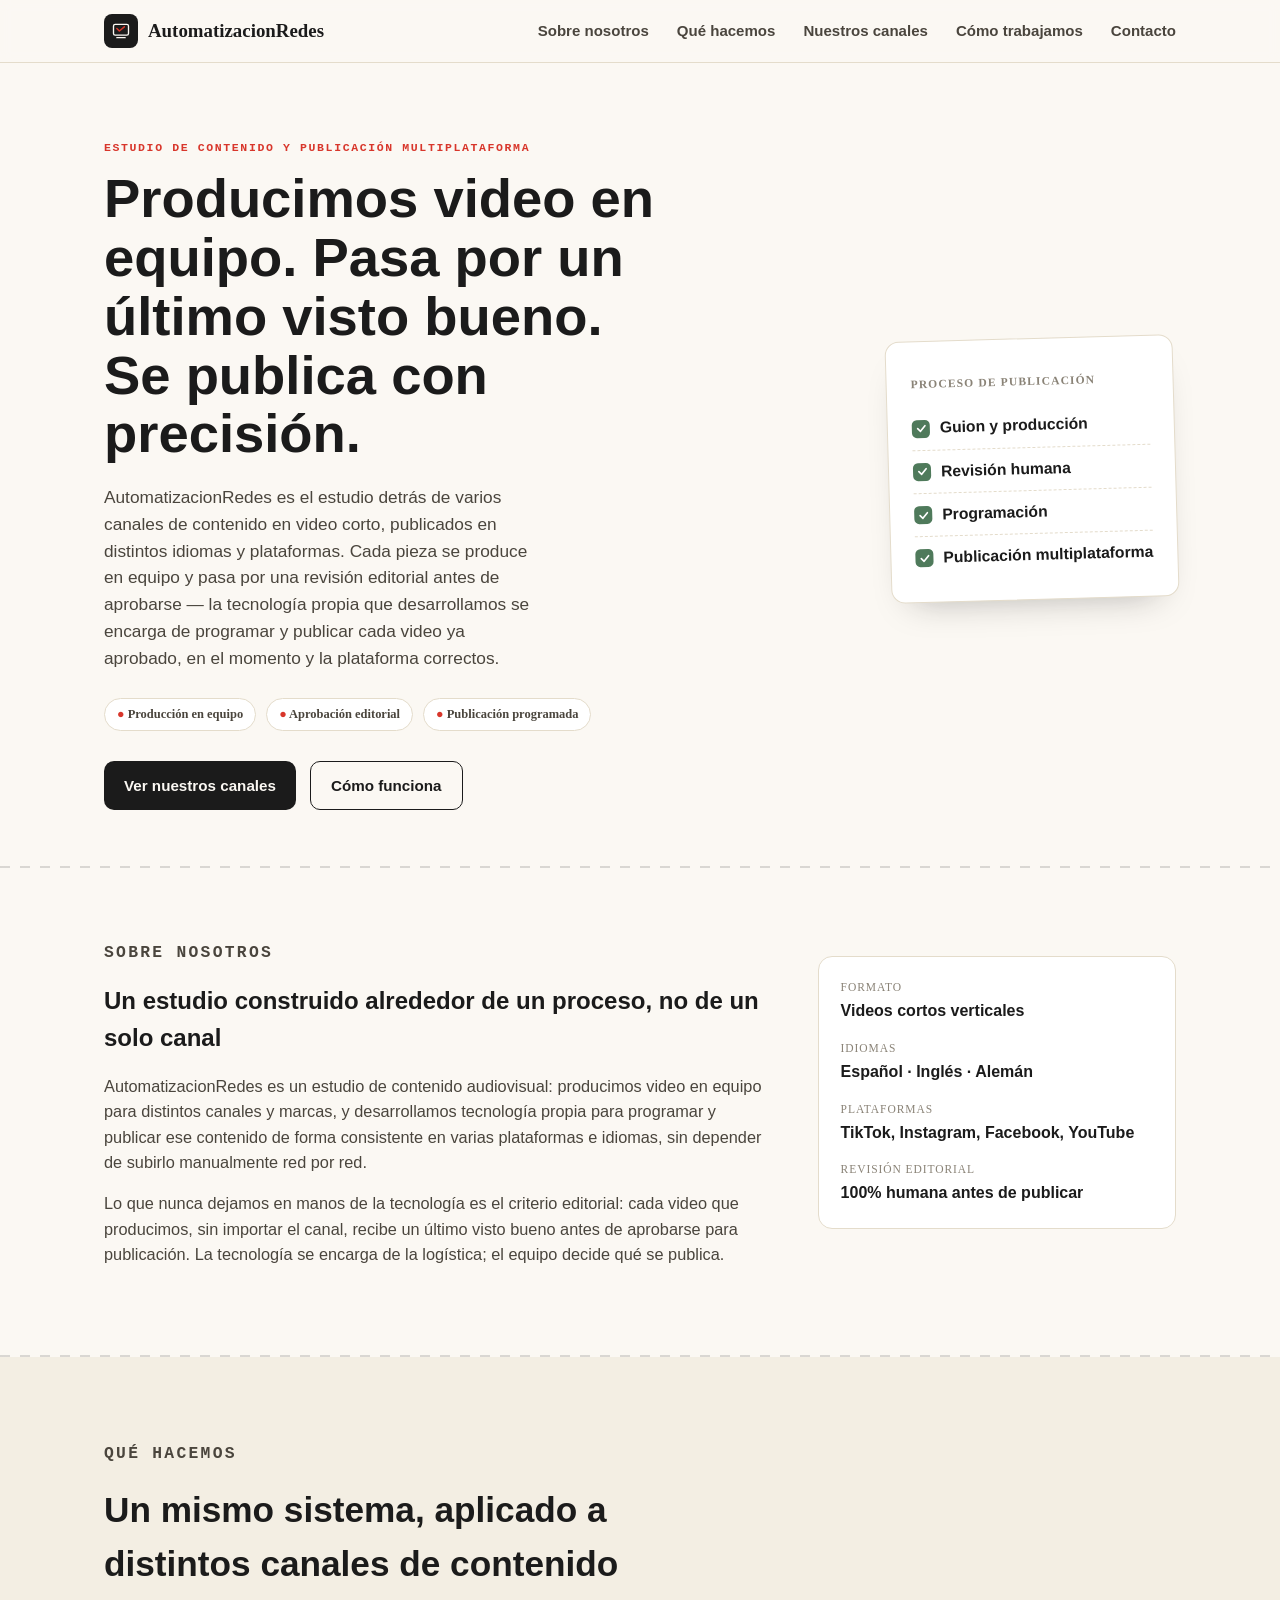
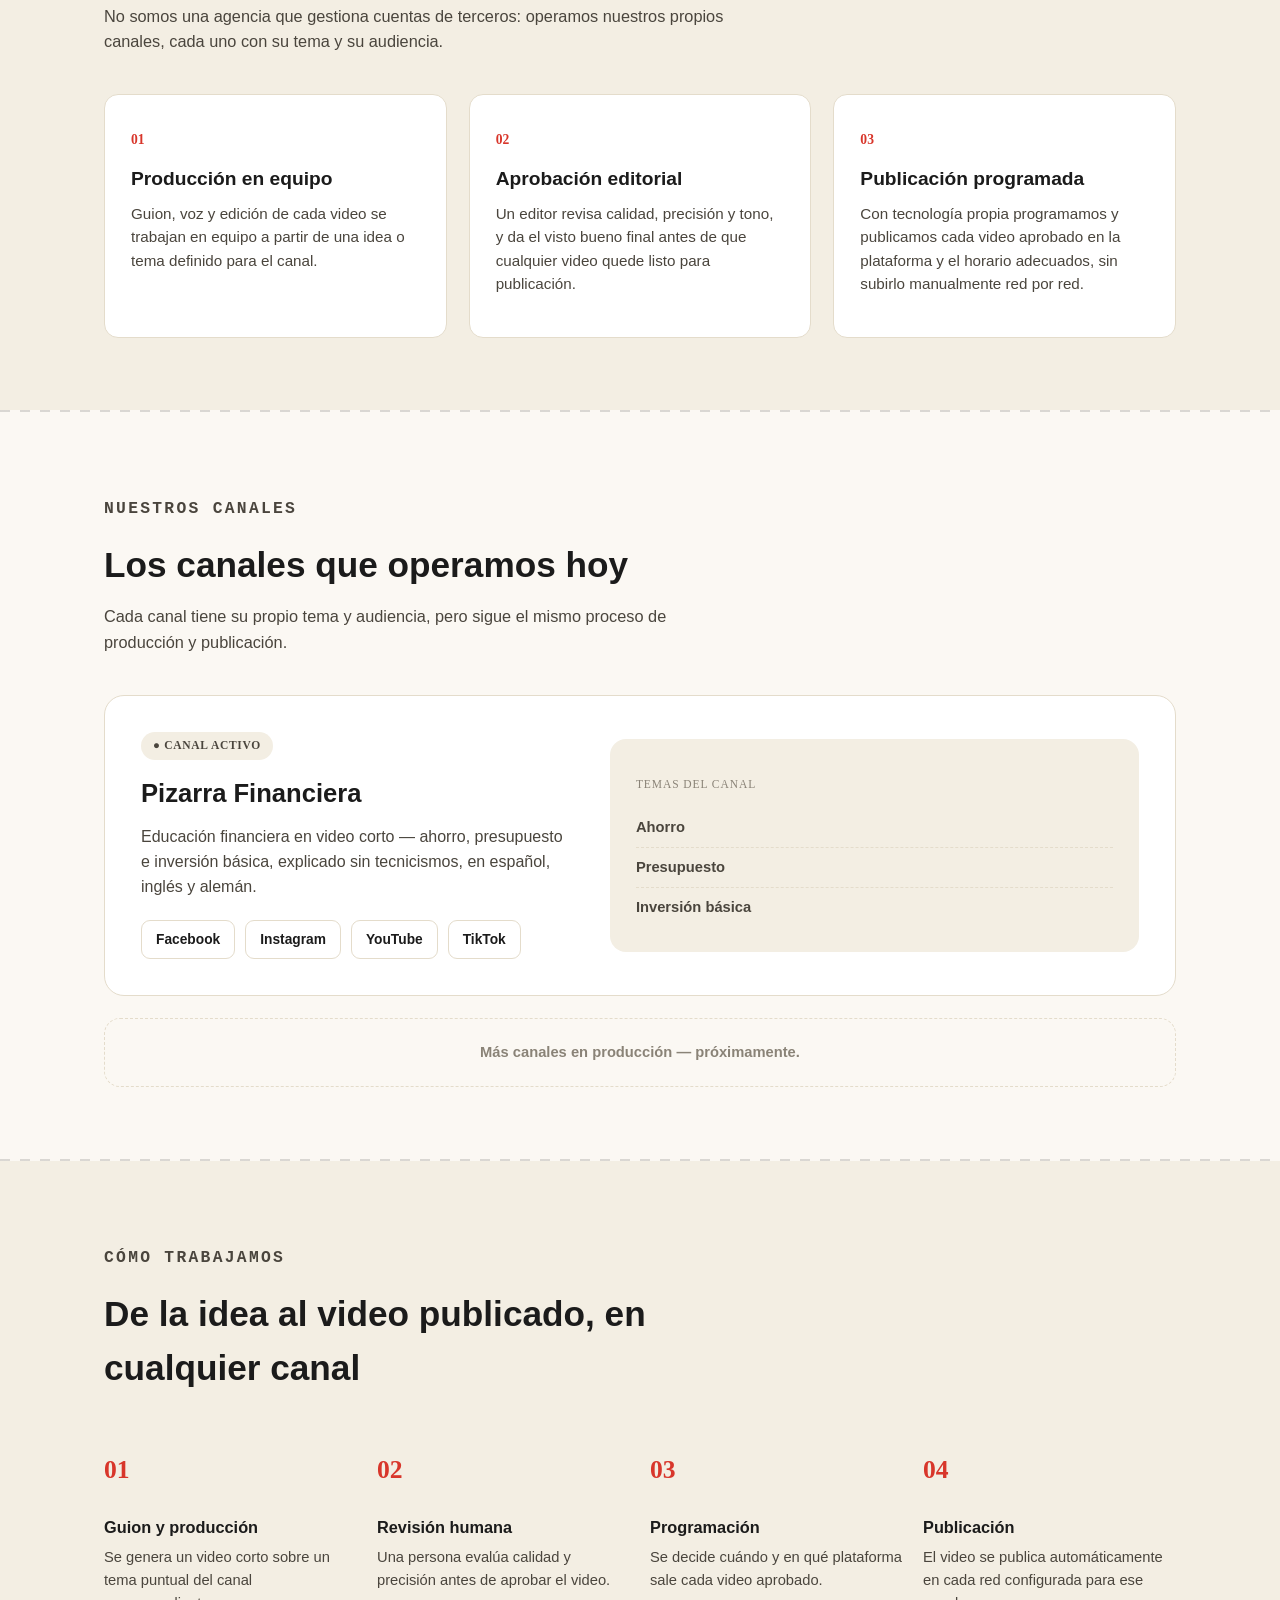
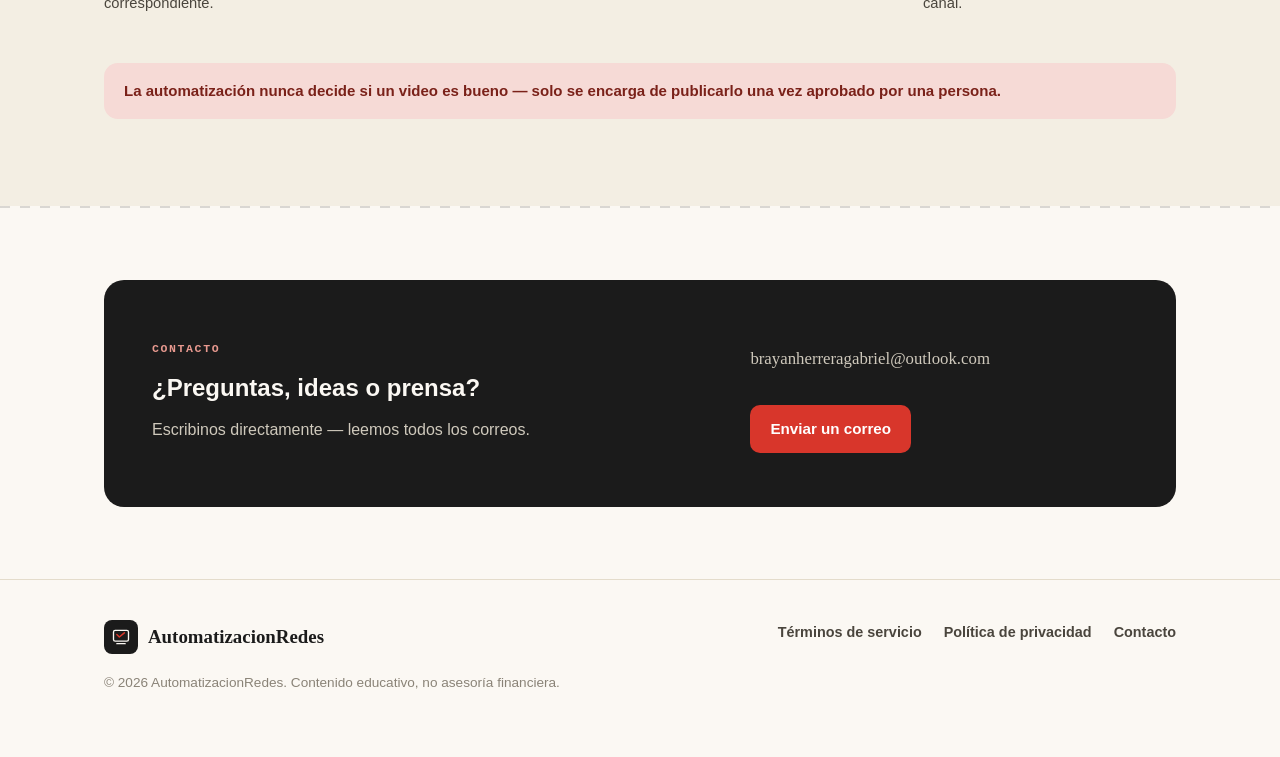
==== commit 465c443c: "Update index.html" ====
--- a/index.html
+++ b/index.html
@@ -3,8 +3,8 @@
 <head>
 <meta charset="UTF-8">
 <meta name="viewport" content="width=device-width, initial-scale=1.0">
-<title>AutomatizacionRedes — Organización y publicación programada de videos</title>
-<meta name="description" content="AutomatizacionRedes es una herramienta interna para organizar, programar y publicar videos creados por nuestro equipo en distintos canales y plataformas.">
+<title>AutomatizacionRedes — Producción y publicación de video automatizada</title>
+<meta name="description" content="AutomatizacionRedes es un estudio de contenido audiovisual: producimos video en equipo, con revisión editorial, y lo publicamos con tecnología propia en varios canales y plataformas.">
 <link rel="icon" href="favicon.ico" sizes="any">
 <link rel="icon" href="icon-192.png" type="image/png">
 <link rel="apple-touch-icon" href="apple-touch-icon.png">
@@ -53,6 +53,7 @@
   img,svg{display:block;}
   .wrap{max-width:var(--max);margin:0 auto;padding:0 24px;}
 
+  /* underline squiggle used as brand signature */
   .squiggle{
     display:block;
     width:100%;
@@ -60,6 +61,7 @@
     margin-top:2px;
   }
 
+  /* NAV */
   header.site{
     position:sticky;top:0;z-index:50;
     background:rgba(251,248,243,.92);
@@ -92,6 +94,7 @@
   .nav-toggle{display:none;background:none;border:none;cursor:pointer;padding:6px;}
   .nav-toggle span{display:block;width:22px;height:2px;background:var(--ink);margin:5px 0;}
 
+  /* HERO */
   .hero{padding:64px 0 56px;}
   .hero .grid{
     display:grid;grid-template-columns:1.1fr .9fr;gap:56px;align-items:center;
@@ -103,7 +106,7 @@
   }
   .hero h1 .hl{position:relative;white-space:nowrap;}
   .hero p.lede{
-    margin-top:20px;font-size:1.08rem;color:var(--ink-soft);max-width:48ch;
+    margin-top:20px;font-size:1.08rem;color:var(--ink-soft);max-width:46ch;
   }
   .pillars-inline{
     margin-top:26px;display:flex;flex-wrap:wrap;gap:10px;
@@ -125,6 +128,7 @@
   .btn-primary{background:var(--ink);color:var(--paper);}
   .btn-ghost{background:transparent;color:var(--ink);border:1.5px solid var(--ink);}
 
+  /* checklist card — signature element */
   .checklist-card{
     background:var(--card);
     border:1px solid var(--line);
@@ -152,6 +156,7 @@
   }
   .check svg{width:11px;height:11px;}
 
+  /* dashed divider motif */
   .divider{
     height:2px;
     background-image:repeating-linear-gradient(90deg,var(--ink) 0 10px,transparent 10px 20px);
@@ -161,10 +166,11 @@
 
   section{padding:72px 0;}
   section.alt{background:var(--paper-alt);}
-  .section-head{max-width:680px;margin-bottom:40px;}
+  .section-head{max-width:640px;margin-bottom:40px;}
   .section-head h2{font-size:clamp(1.6rem,3vw,2.2rem);margin-top:8px;}
   .section-head p{color:var(--ink-soft);margin-top:12px;font-size:1.02rem;}
 
+  /* about */
   .about-grid{display:grid;grid-template-columns:1.3fr .7fr;gap:48px;align-items:start;}
   .about-grid p{color:var(--ink-soft);font-size:1.02rem;margin:0 0 16px;}
   .fact-list{
@@ -178,6 +184,7 @@
   .fact-list dd{margin:2px 0 16px;font-weight:700;font-size:1rem;}
   .fact-list dd:last-child{margin-bottom:0;}
 
+  /* pillars cards */
   .cards3{display:grid;grid-template-columns:repeat(3,1fr);gap:22px;}
   .pcard{
     background:var(--card);border:1px solid var(--line);border-radius:var(--radius);
@@ -189,6 +196,7 @@
   .pcard h3{font-size:1.2rem;margin-top:10px;}
   .pcard p{color:var(--ink-soft);font-size:.95rem;margin-top:8px;}
 
+  /* process steps */
   .steps{
     display:grid;grid-template-columns:repeat(4,1fr);gap:20px;counter-reset:step;
   }
@@ -203,6 +211,7 @@
     padding:16px 20px;font-size:.94rem;color:#7A2119;font-weight:600;
   }
 
+  /* platforms */
   .plat-grid{display:grid;grid-template-columns:repeat(4,1fr);gap:18px;}
   .plat-card{
     background:var(--card);border:1px solid var(--line);border-radius:var(--radius);
@@ -224,6 +233,7 @@
   .status.live{background:#E4F0E7;color:#2C6B41;}
   .status.soon{background:#F3EAD1;color:#8A6414;}
 
+  /* contact */
   .contact-box{
     background:var(--ink);color:var(--paper);border-radius:20px;
     padding:48px;display:grid;grid-template-columns:1.2fr .8fr;gap:32px;align-items:center;
@@ -264,6 +274,7 @@
     .plat-grid{grid-template-columns:1fr;}
   }
 
+  /* ===== Legal / info pages ===== */
   .page-hero{padding:56px 0 40px;border-bottom:1px solid var(--line);}
   .page-hero .eyebrow{margin-bottom:10px;}
   .page-hero h1{font-size:clamp(1.9rem,3.6vw,2.6rem);}
@@ -286,6 +297,7 @@
     padding:18px 20px;margin:22px 0;font-size:.95rem;color:var(--ink-soft);
   }
 
+  /* ===== Contact page ===== */
   .contact-hero{padding:56px 0 0;}
   .contact-page-grid{
     display:grid;grid-template-columns:1fr 1fr;gap:24px;margin-top:36px;padding-bottom:70px;
@@ -319,6 +331,8 @@
     .contact-page-grid{grid-template-columns:1fr;}
   }
 
+
+  /* channel spotlight */
   .channel-card{
     background:var(--card);border:1px solid var(--line);border-radius:20px;
     padding:36px;display:grid;grid-template-columns:.9fr 1.1fr;gap:36px;align-items:center;
@@ -383,21 +397,21 @@
 
 <main id="top">
 
+  <!-- HERO -->
   <section class="hero">
     <div class="wrap grid">
       <div>
-        <p class="eyebrow">Gestión y publicación de contenido en video</p>
-        <h1>Creamos videos en equipo y los publicamos de forma organizada.</h1>
+        <p class="eyebrow">Estudio de contenido y publicación multiplataforma</p>
+        <h1>Producimos video en equipo. Pasa por un último visto bueno. Se publica con precisión.</h1>
         <p class="lede">
-          AutomatizacionRedes es una herramienta interna que nos ayuda a organizar,
-          programar y publicar videos cortos en distintos canales y plataformas.
-          Los videos son preparados, editados y revisados por nuestro equipo antes
-          de publicarse. La herramienta facilita la logística de publicación,
-          horarios y seguimiento, sin reemplazar el trabajo creativo ni editorial.
+          AutomatizacionRedes es el estudio detrás de varios canales de contenido en video corto,
+          publicados en distintos idiomas y plataformas. Cada pieza se produce en equipo y pasa por una
+          revisión editorial antes de aprobarse — la tecnología propia que desarrollamos se encarga de
+          programar y publicar cada video ya aprobado, en el momento y la plataforma correctos.
         </p>
         <div class="pillars-inline">
-          <span>Videos creados en equipo</span>
-          <span>Revisión editorial</span>
+          <span>Producción en equipo</span>
+          <span>Aprobación editorial</span>
           <span>Publicación programada</span>
         </div>
         <div class="cta-row">
@@ -407,12 +421,12 @@
       </div>
 
       <div class="checklist-card">
-        <p class="tag">Flujo de publicación</p>
+        <p class="tag">Proceso de publicación</p>
         <ul>
-          <li><span class="check"><svg viewBox="0 0 12 12" fill="none"><path d="M2 6l3 3 5-6" stroke="#fff" stroke-width="1.8" stroke-linecap="round" stroke-linejoin="round"/></svg></span>Planeación de contenido</li>
-          <li><span class="check"><svg viewBox="0 0 12 12" fill="none"><path d="M2 6l3 3 5-6" stroke="#fff" stroke-width="1.8" stroke-linecap="round" stroke-linejoin="round"/></svg></span>Edición y revisión</li>
+          <li><span class="check"><svg viewBox="0 0 12 12" fill="none"><path d="M2 6l3 3 5-6" stroke="#fff" stroke-width="1.8" stroke-linecap="round" stroke-linejoin="round"/></svg></span>Guion y producción</li>
+          <li><span class="check"><svg viewBox="0 0 12 12" fill="none"><path d="M2 6l3 3 5-6" stroke="#fff" stroke-width="1.8" stroke-linecap="round" stroke-linejoin="round"/></svg></span>Revisión humana</li>
           <li><span class="check"><svg viewBox="0 0 12 12" fill="none"><path d="M2 6l3 3 5-6" stroke="#fff" stroke-width="1.8" stroke-linecap="round" stroke-linejoin="round"/></svg></span>Programación</li>
-          <li><span class="check"><svg viewBox="0 0 12 12" fill="none"><path d="M2 6l3 3 5-6" stroke="#fff" stroke-width="1.8" stroke-linecap="round" stroke-linejoin="round"/></svg></span>Publicación en plataformas</li>
+          <li><span class="check"><svg viewBox="0 0 12 12" fill="none"><path d="M2 6l3 3 5-6" stroke="#fff" stroke-width="1.8" stroke-linecap="round" stroke-linejoin="round"/></svg></span>Publicación multiplataforma</li>
         </ul>
       </div>
     </div>
@@ -420,21 +434,22 @@
 
   <div class="divider"></div>
 
+  <!-- SOBRE -->
   <section id="sobre">
     <div class="wrap about-grid">
       <div>
         <p class="eyebrow">Sobre nosotros</p>
-        <h2>Una herramienta creada para mantener ordenado el trabajo de publicación</h2>
+        <h2>Un estudio construido alrededor de un proceso, no de un solo canal</h2>
         <p style="margin-top:18px;">
-          AutomatizacionRedes nació para resolver un problema puntual: cuando se manejan varios
-          canales, la organización y publicación constante del contenido puede volverse lenta y
-          repetitiva. Por eso construimos una herramienta interna que nos ayuda a ordenar videos,
-          programarlos y publicarlos en las plataformas correspondientes.
+          AutomatizacionRedes es un estudio de contenido audiovisual: producimos video en equipo para
+          distintos canales y marcas, y desarrollamos tecnología propia para programar y publicar ese
+          contenido de forma consistente en varias plataformas e idiomas, sin depender de subirlo
+          manualmente red por red.
         </p>
         <p>
-          El criterio editorial sigue siendo responsabilidad del equipo. Cada video se prepara,
-          edita y revisa antes de aprobarse. La herramienta solo facilita la parte operativa:
-          organizar archivos, respetar horarios y publicar contenido ya aprobado.
+          Lo que nunca dejamos en manos de la tecnología es el criterio editorial: cada video que
+          producimos, sin importar el canal, recibe un último visto bueno antes de aprobarse para
+          publicación. La tecnología se encarga de la logística; el equipo decide qué se publica.
         </p>
       </div>
       <dl class="fact-list">
@@ -445,39 +460,36 @@
         <dt>Plataformas</dt>
         <dd>TikTok, Instagram, Facebook, YouTube</dd>
         <dt>Revisión editorial</dt>
-        <dd>Equipo humano antes de publicar</dd>
+        <dd>100% humana antes de publicar</dd>
       </dl>
     </div>
   </section>
 
   <div class="divider"></div>
 
+  <!-- QUÉ HACEMOS -->
   <section id="hacemos" class="alt">
     <div class="wrap">
       <div class="section-head">
         <p class="eyebrow">Qué hacemos</p>
-        <h2>Organizamos contenido de video para publicarlo de forma constante</h2>
-        <p>
-          No somos una agencia que gestiona cuentas de terceros: trabajamos con nuestros propios
-          canales, cada uno con su tema, formato y audiencia. AutomatizacionRedes nos ayuda a
-          coordinar la publicación sin perder control editorial.
-        </p>
+        <h2>Un mismo sistema, aplicado a distintos canales de contenido</h2>
+        <p>No somos una agencia que gestiona cuentas de terceros: operamos nuestros propios canales, cada uno con su tema y su audiencia.</p>
       </div>
       <div class="cards3">
         <div class="pcard">
           <p class="num">01</p>
-          <h3>Planeación y edición</h3>
-          <p>Preparamos videos cortos a partir de temas definidos por el equipo, cuidando formato, mensaje y claridad.</p>
+          <h3>Producción en equipo</h3>
+          <p>Guion, voz y edición de cada video se trabajan en equipo a partir de una idea o tema definido para el canal.</p>
         </div>
         <div class="pcard">
           <p class="num">02</p>
-          <h3>Revisión editorial</h3>
-          <p>El equipo revisa calidad, precisión y tono antes de aprobar cualquier video para publicación.</p>
+          <h3>Aprobación editorial</h3>
+          <p>Un editor revisa calidad, precisión y tono, y da el visto bueno final antes de que cualquier video quede listo para publicación.</p>
         </div>
         <div class="pcard">
           <p class="num">03</p>
           <h3>Publicación programada</h3>
-          <p>Una vez aprobado, el sistema ayuda a programar y publicar el video en la plataforma configurada.</p>
+          <p>Con tecnología propia programamos y publicamos cada video aprobado en la plataforma y el horario adecuados, sin subirlo manualmente red por red.</p>
         </div>
       </div>
     </div>
@@ -485,15 +497,13 @@
 
   <div class="divider"></div>
 
+  <!-- CANALES -->
   <section id="canales">
     <div class="wrap">
       <div class="section-head">
         <p class="eyebrow">Nuestros canales</p>
         <h2>Los canales que operamos hoy</h2>
-        <p>
-          Cada canal tiene su propio tema y audiencia, pero utiliza el mismo flujo interno
-          para organizar, programar y publicar contenido.
-        </p>
+        <p>Cada canal tiene su propio tema y audiencia, pero sigue el mismo proceso de producción y publicación.</p>
       </div>
 
       <div class="channel-card">
@@ -501,8 +511,8 @@
           <span class="channel-badge">● Canal activo</span>
           <h3>Pizarra Financiera</h3>
           <p class="desc">
-            Educación financiera en video corto — ahorro, presupuesto e inversión básica,
-            explicado sin tecnicismos, en español, inglés y alemán.
+            Educación financiera en video corto — ahorro, presupuesto e inversión básica, explicado sin
+            tecnicismos, en español, inglés y alemán.
           </p>
           <div class="channel-links">
             <a href="https://www.facebook.com/profile.php?id=61592804398117" target="_blank" rel="noopener">Facebook</a>
@@ -521,56 +531,55 @@
         </div>
       </div>
 
-      <div class="more-channels">Más canales en preparación.</div>
+      <div class="more-channels">Más canales en producción — próximamente.</div>
     </div>
   </section>
 
   <div class="divider"></div>
 
+  <!-- CÓMO TRABAJAMOS -->
   <section id="proceso" class="alt">
     <div class="wrap">
       <div class="section-head">
         <p class="eyebrow">Cómo trabajamos</p>
-        <h2>Del video preparado a la publicación programada</h2>
+        <h2>De la idea al video publicado, en cualquier canal</h2>
       </div>
       <div class="steps">
         <div class="step">
           <p class="idx">01</p>
-          <h3>Planeación</h3>
-          <p>El equipo define el tema, enfoque y plataforma para cada video.</p>
+          <h3>Guion y producción</h3>
+          <p>Se genera un video corto sobre un tema puntual del canal correspondiente.</p>
         </div>
         <div class="step">
           <p class="idx">02</p>
-          <h3>Edición y revisión</h3>
-          <p>El video se edita y revisa antes de aprobarse para publicación.</p>
+          <h3>Revisión humana</h3>
+          <p>Una persona evalúa calidad y precisión antes de aprobar el video.</p>
         </div>
         <div class="step">
           <p class="idx">03</p>
           <h3>Programación</h3>
-          <p>Se define cuándo y en qué plataforma debe publicarse cada video.</p>
+          <p>Se decide cuándo y en qué plataforma sale cada video aprobado.</p>
         </div>
         <div class="step">
           <p class="idx">04</p>
           <h3>Publicación</h3>
-          <p>La herramienta publica el video aprobado según la configuración indicada.</p>
-        </div>
-      </div>
-      <p class="step-note">
-        La herramienta no reemplaza al equipo: solo facilita la organización, programación
-        y publicación de videos ya revisados.
-      </p>
+          <p>El video se publica automáticamente en cada red configurada para ese canal.</p>
+        </div>
+      </div>
+      <p class="step-note">La automatización nunca decide si un video es bueno — solo se encarga de publicarlo una vez aprobado por una persona.</p>
     </div>
   </section>
 
   <div class="divider"></div>
 
+  <!-- CONTACTO -->
   <section id="contacto">
     <div class="wrap">
       <div class="contact-box">
         <div>
           <p class="eyebrow" style="color:#E8998F;">Contacto</p>
           <h2>¿Preguntas, ideas o prensa?</h2>
-          <p>Escríbenos directamente — leemos todos los correos.</p>
+          <p>Escribinos directamente — leemos todos los correos.</p>
         </div>
         <div>
           <p class="contact-email">brayanherreragabriel@outlook.com</p>
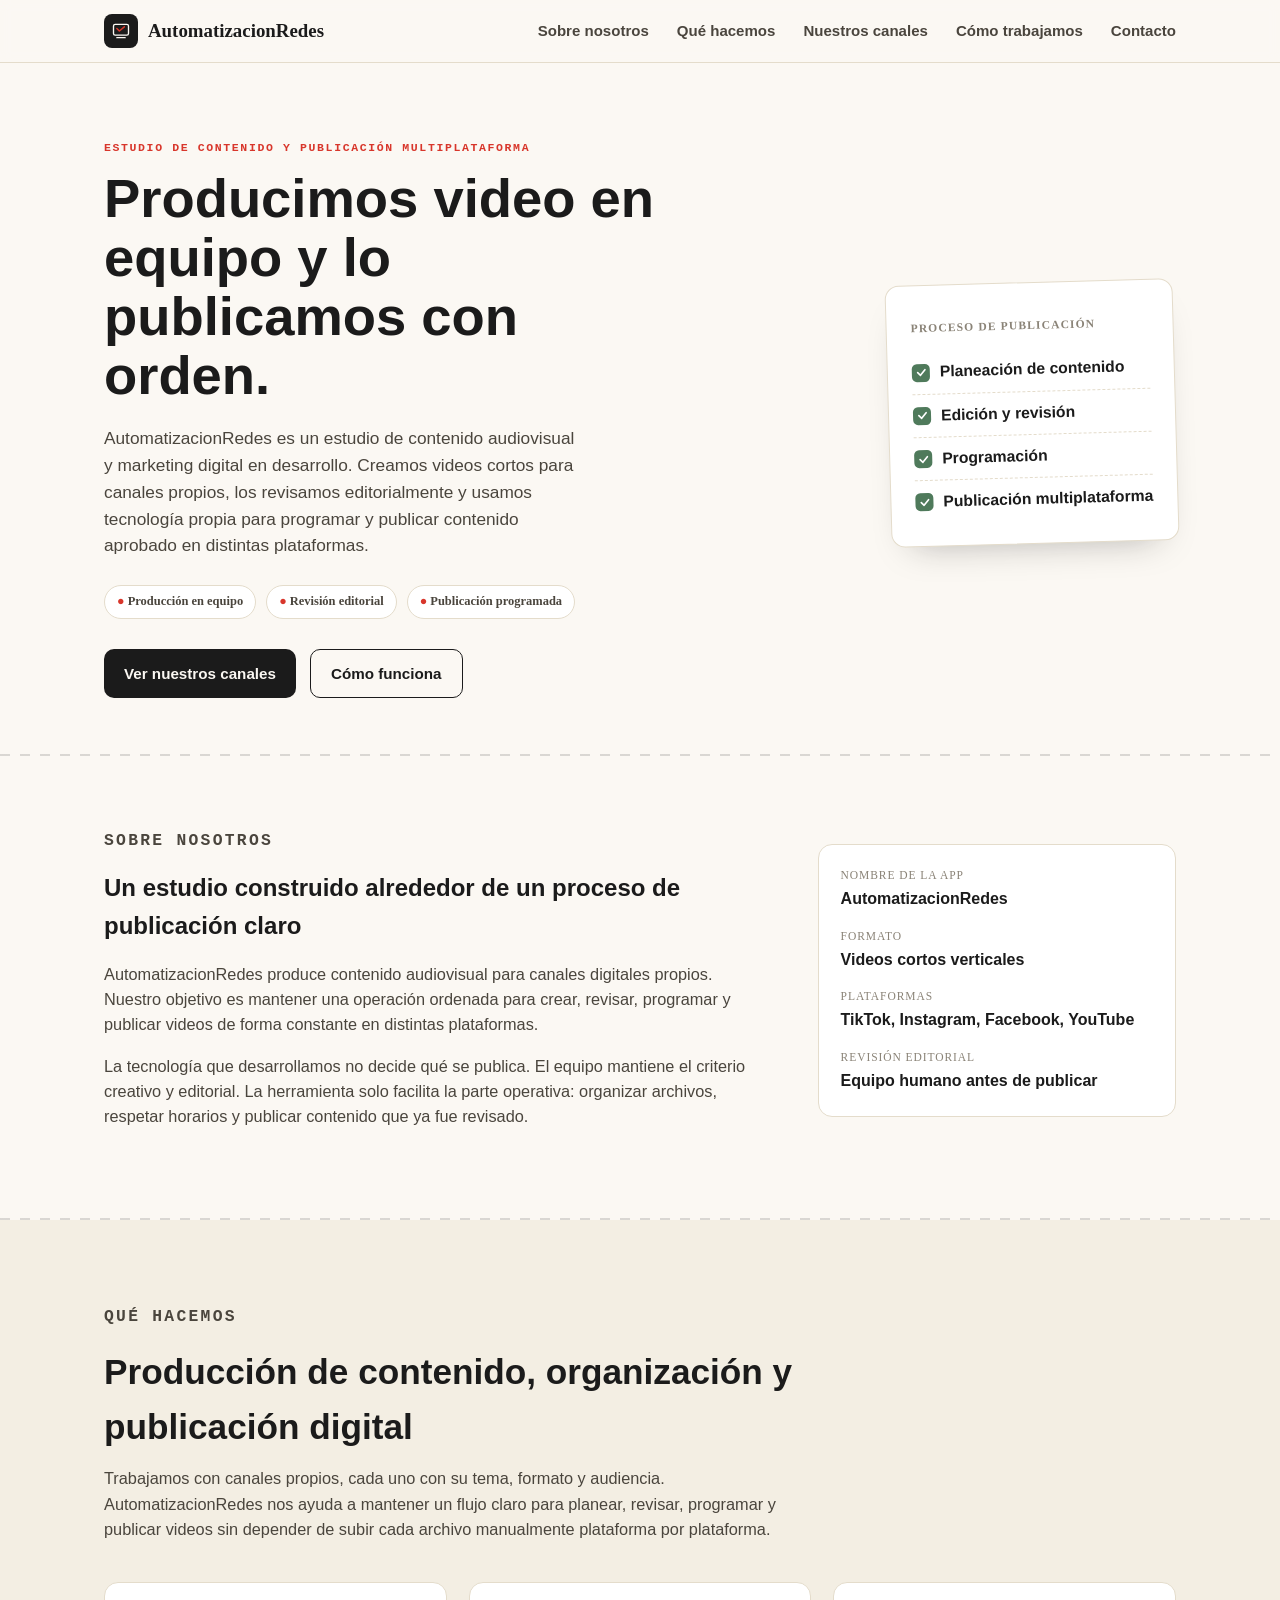
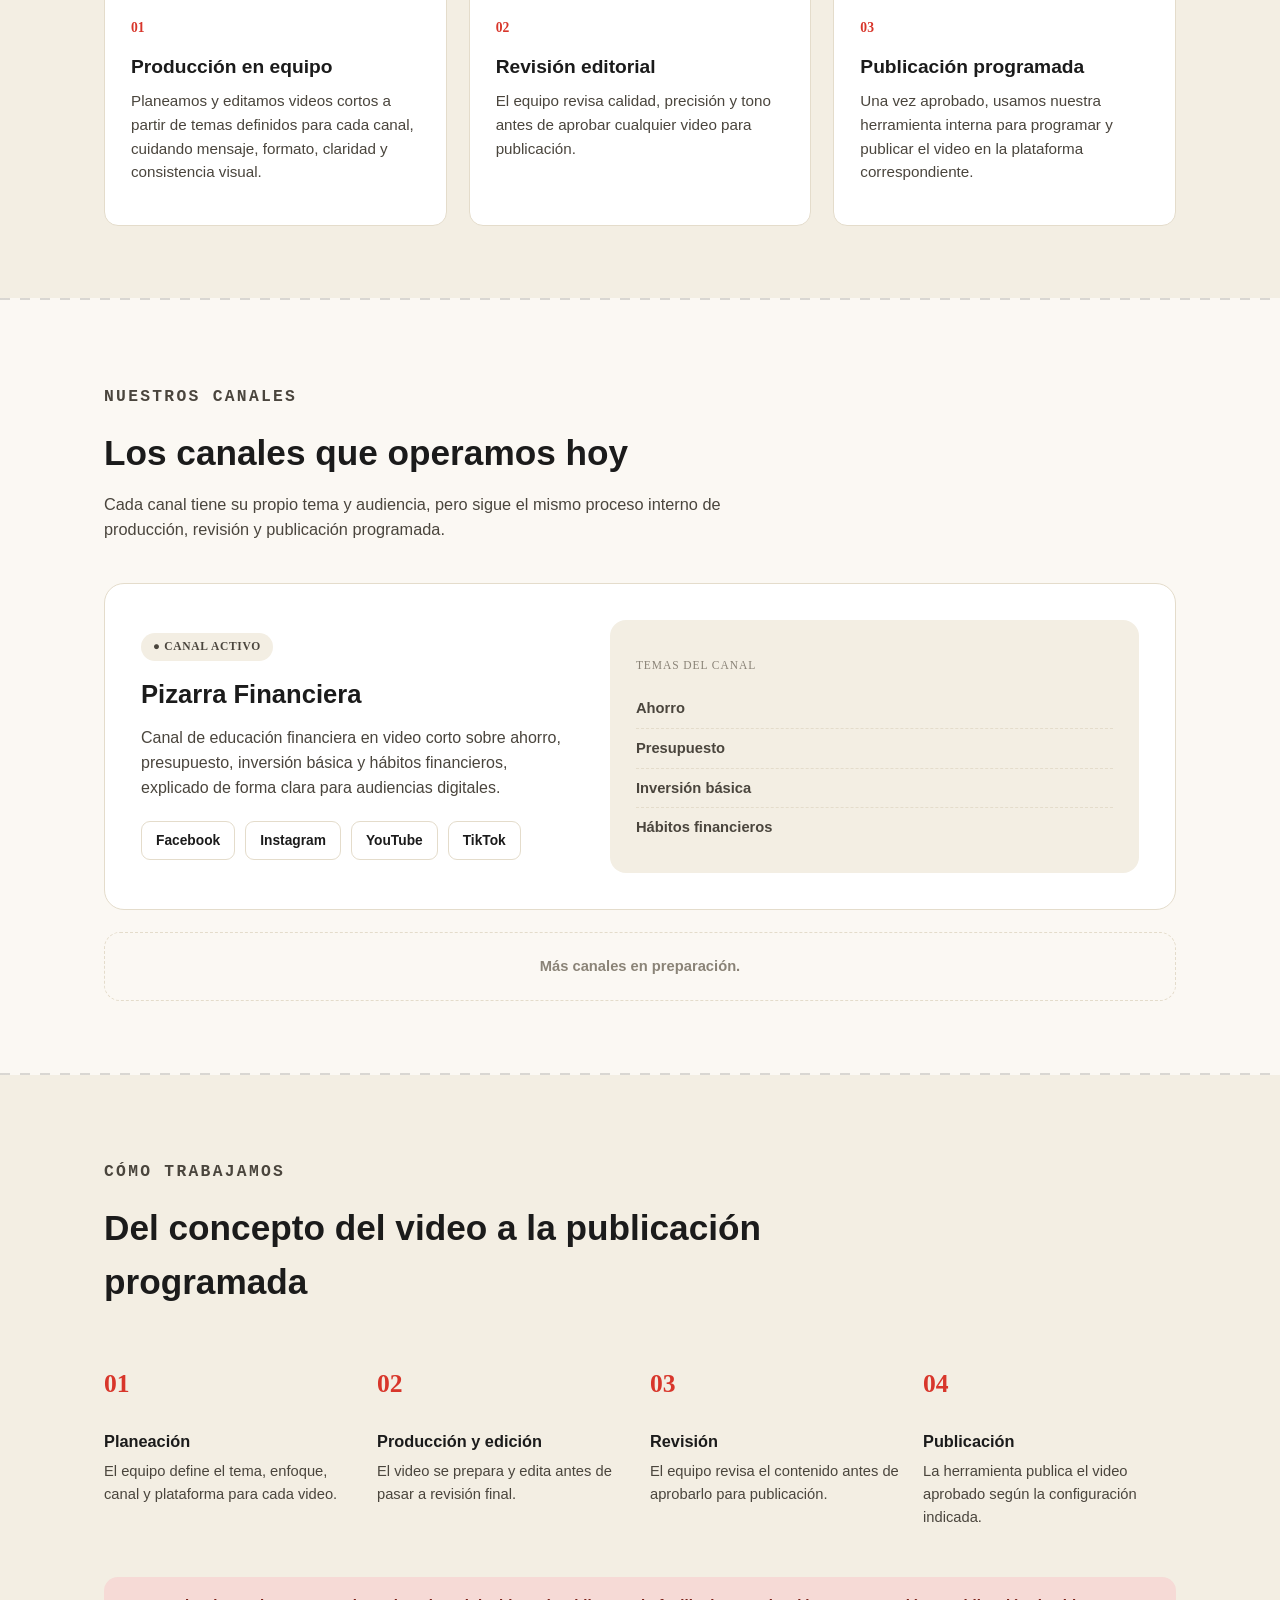
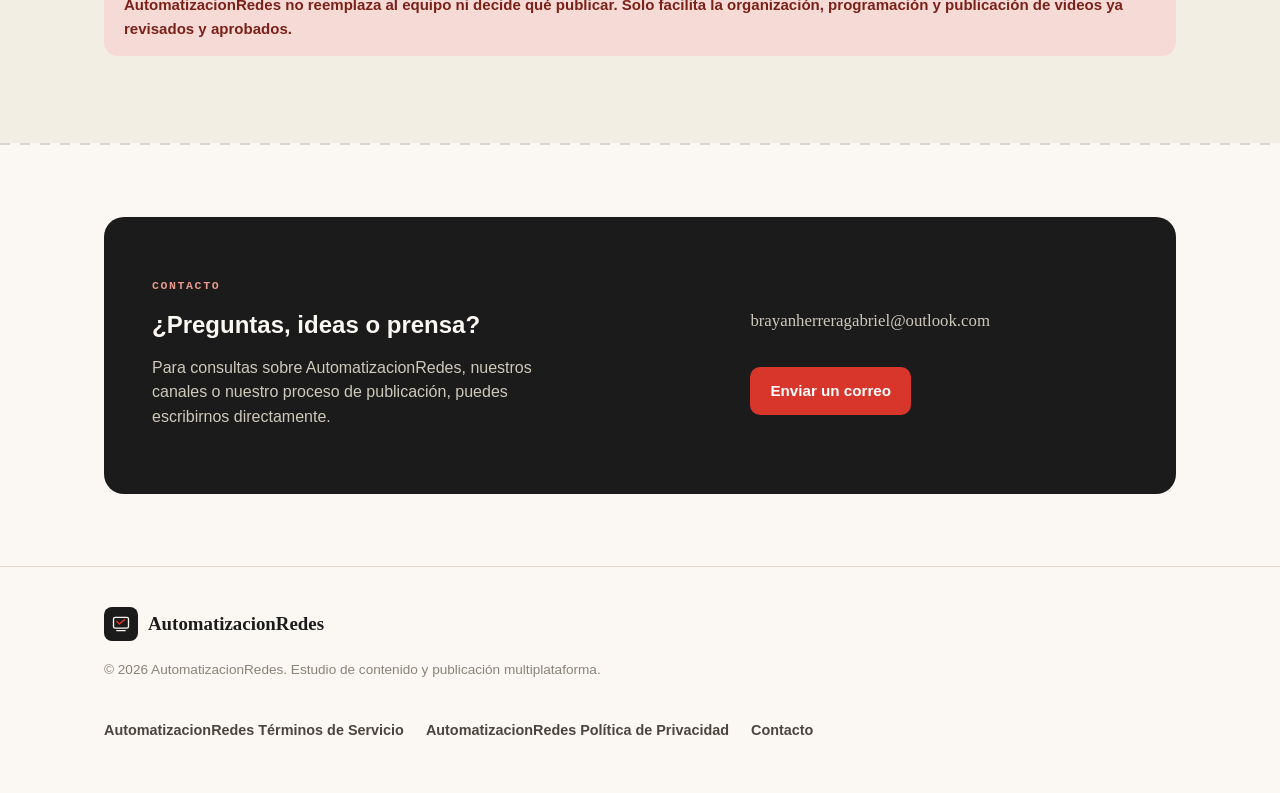
==== commit 0df04cc7: "Update index.html" ====
--- a/index.html
+++ b/index.html
@@ -3,14 +3,18 @@
 <head>
 <meta charset="UTF-8">
 <meta name="viewport" content="width=device-width, initial-scale=1.0">
-<title>AutomatizacionRedes — Producción y publicación de video automatizada</title>
-<meta name="description" content="AutomatizacionRedes es un estudio de contenido audiovisual: producimos video en equipo, con revisión editorial, y lo publicamos con tecnología propia en varios canales y plataformas.">
+
+<title>AutomatizacionRedes — Estudio de contenido y publicación multiplataforma</title>
+<meta name="description" content="AutomatizacionRedes es un estudio de contenido audiovisual y marketing digital en desarrollo. Producimos videos en equipo, los revisamos editorialmente y usamos tecnología propia para programar y publicar contenido aprobado en distintas plataformas.">
+
 <link rel="icon" href="favicon.ico" sizes="any">
 <link rel="icon" href="icon-192.png" type="image/png">
 <link rel="apple-touch-icon" href="apple-touch-icon.png">
+
 <link rel="preconnect" href="https://fonts.googleapis.com">
 <link rel="preconnect" href="https://fonts.gstatic.com" crossorigin>
 <link href="https://fonts.googleapis.com/css2?family=Baloo+2:wght@500;600;700;800&family=Inter:wght@400;500;600;700&family=Space+Mono:wght@400;700&display=swap" rel="stylesheet">
+
 <style>
   :root{
     --paper:#FBF8F3;
@@ -26,8 +30,11 @@
     --radius:14px;
     --max:1120px;
   }
+
   *{box-sizing:border-box;}
+
   html{scroll-behavior:smooth;}
+
   body{
     margin:0;
     background:var(--paper);
@@ -36,11 +43,13 @@
     line-height:1.55;
     -webkit-font-smoothing:antialiased;
   }
+
   h1,h2,h3{
     font-family:'Baloo 2',sans-serif;
     margin:0;
     color:var(--ink);
   }
+
   .eyebrow{
     font-family:'Space Mono',monospace;
     font-size:.72rem;
@@ -49,86 +58,175 @@
     color:var(--red);
     font-weight:700;
   }
+
   a{color:inherit;}
   img,svg{display:block;}
-  .wrap{max-width:var(--max);margin:0 auto;padding:0 24px;}
-
-  /* underline squiggle used as brand signature */
-  .squiggle{
-    display:block;
-    width:100%;
-    height:10px;
-    margin-top:2px;
-  }
-
-  /* NAV */
+
+  .wrap{
+    max-width:var(--max);
+    margin:0 auto;
+    padding:0 24px;
+  }
+
   header.site{
-    position:sticky;top:0;z-index:50;
+    position:sticky;
+    top:0;
+    z-index:50;
     background:rgba(251,248,243,.92);
     backdrop-filter:blur(6px);
     border-bottom:1px solid var(--line);
   }
+
   nav.wrap{
-    display:flex;align-items:center;justify-content:space-between;
-    padding-top:14px;padding-bottom:14px;
-  }
+    display:flex;
+    align-items:center;
+    justify-content:space-between;
+    padding-top:14px;
+    padding-bottom:14px;
+  }
+
   .brand{
-    display:flex;align-items:center;gap:10px;
-    font-family:'Baloo 2';font-weight:800;font-size:1.18rem;
-    text-decoration:none;color:var(--ink);
-  }
+    display:flex;
+    align-items:center;
+    gap:10px;
+    font-family:'Baloo 2';
+    font-weight:800;
+    font-size:1.18rem;
+    text-decoration:none;
+    color:var(--ink);
+  }
+
   .brand .mark{
-    width:34px;height:34px;border-radius:8px;
+    width:34px;
+    height:34px;
+    border-radius:8px;
     background:var(--ink);
-    display:flex;align-items:center;justify-content:center;
-  }
-  .brand .mark svg{width:20px;height:20px;}
+    display:flex;
+    align-items:center;
+    justify-content:center;
+  }
+
+  .brand .mark svg{
+    width:20px;
+    height:20px;
+  }
+
   nav ul{
-    list-style:none;display:flex;gap:28px;margin:0;padding:0;
-  }
+    list-style:none;
+    display:flex;
+    gap:28px;
+    margin:0;
+    padding:0;
+  }
+
   nav ul a{
-    text-decoration:none;font-weight:600;font-size:.94rem;color:var(--ink-soft);
+    text-decoration:none;
+    font-weight:600;
+    font-size:.94rem;
+    color:var(--ink-soft);
     transition:color .15s;
   }
+
   nav ul a:hover{color:var(--red);}
-  .nav-toggle{display:none;background:none;border:none;cursor:pointer;padding:6px;}
-  .nav-toggle span{display:block;width:22px;height:2px;background:var(--ink);margin:5px 0;}
-
-  /* HERO */
-  .hero{padding:64px 0 56px;}
+
+  .nav-toggle{
+    display:none;
+    background:none;
+    border:none;
+    cursor:pointer;
+    padding:6px;
+  }
+
+  .nav-toggle span{
+    display:block;
+    width:22px;
+    height:2px;
+    background:var(--ink);
+    margin:5px 0;
+  }
+
+  .hero{
+    padding:64px 0 56px;
+  }
+
   .hero .grid{
-    display:grid;grid-template-columns:1.1fr .9fr;gap:56px;align-items:center;
-  }
+    display:grid;
+    grid-template-columns:1.1fr .9fr;
+    gap:56px;
+    align-items:center;
+  }
+
   .hero h1{
     font-size:clamp(2.1rem,4.4vw,3.4rem);
-    line-height:1.08;font-weight:800;
+    line-height:1.08;
+    font-weight:800;
     margin-top:14px;
   }
-  .hero h1 .hl{position:relative;white-space:nowrap;}
+
   .hero p.lede{
-    margin-top:20px;font-size:1.08rem;color:var(--ink-soft);max-width:46ch;
-  }
+    margin-top:20px;
+    font-size:1.08rem;
+    color:var(--ink-soft);
+    max-width:50ch;
+  }
+
   .pillars-inline{
-    margin-top:26px;display:flex;flex-wrap:wrap;gap:10px;
-  }
+    margin-top:26px;
+    display:flex;
+    flex-wrap:wrap;
+    gap:10px;
+  }
+
   .pillars-inline span{
-    font-family:'Space Mono';font-size:.78rem;font-weight:700;
-    background:var(--card);border:1px solid var(--line);
-    padding:6px 12px;border-radius:999px;color:var(--ink-soft);
-  }
-  .pillars-inline span::before{content:"● ";color:var(--red);}
-
-  .cta-row{margin-top:30px;display:flex;gap:14px;flex-wrap:wrap;}
+    font-family:'Space Mono';
+    font-size:.78rem;
+    font-weight:700;
+    background:var(--card);
+    border:1px solid var(--line);
+    padding:6px 12px;
+    border-radius:999px;
+    color:var(--ink-soft);
+  }
+
+  .pillars-inline span::before{
+    content:"● ";
+    color:var(--red);
+  }
+
+  .cta-row{
+    margin-top:30px;
+    display:flex;
+    gap:14px;
+    flex-wrap:wrap;
+  }
+
   .btn{
-    display:inline-flex;align-items:center;gap:8px;
-    padding:12px 20px;border-radius:10px;font-weight:700;font-size:.95rem;
-    text-decoration:none;transition:transform .15s;
-  }
-  .btn:hover{transform:translateY(-2px);}
-  .btn-primary{background:var(--ink);color:var(--paper);}
-  .btn-ghost{background:transparent;color:var(--ink);border:1.5px solid var(--ink);}
-
-  /* checklist card — signature element */
+    display:inline-flex;
+    align-items:center;
+    gap:8px;
+    padding:12px 20px;
+    border-radius:10px;
+    font-weight:700;
+    font-size:.95rem;
+    text-decoration:none;
+    transition:transform .15s;
+  }
+
+  .btn:hover{
+    transform:translateY(-2px);
+  }
+
+  .btn-primary{
+    background:var(--ink);
+    color:var(--paper);
+  }
+
+  .btn-ghost{
+    background:transparent;
+    color:var(--ink);
+    border:1.5px solid var(--ink);
+  }
+
   .checklist-card{
     background:var(--card);
     border:1px solid var(--line);
@@ -139,24 +237,52 @@
     max-width:340px;
     margin-left:auto;
   }
+
   .checklist-card .tag{
-    font-family:'Space Mono';font-size:.72rem;font-weight:700;
-    letter-spacing:.1em;color:var(--muted);text-transform:uppercase;
-  }
-  .checklist-card ul{list-style:none;margin:14px 0 0;padding:0;}
+    font-family:'Space Mono';
+    font-size:.72rem;
+    font-weight:700;
+    letter-spacing:.1em;
+    color:var(--muted);
+    text-transform:uppercase;
+  }
+
+  .checklist-card ul{
+    list-style:none;
+    margin:14px 0 0;
+    padding:0;
+  }
+
   .checklist-card li{
-    display:flex;align-items:center;gap:10px;
-    padding:9px 0;border-bottom:1px dashed var(--line);
-    font-weight:600;font-size:.98rem;
-  }
-  .checklist-card li:last-child{border-bottom:none;}
+    display:flex;
+    align-items:center;
+    gap:10px;
+    padding:9px 0;
+    border-bottom:1px dashed var(--line);
+    font-weight:600;
+    font-size:.98rem;
+  }
+
+  .checklist-card li:last-child{
+    border-bottom:none;
+  }
+
   .check{
-    width:18px;height:18px;border-radius:5px;background:var(--green);
-    flex:0 0 auto;display:flex;align-items:center;justify-content:center;
-  }
-  .check svg{width:11px;height:11px;}
-
-  /* dashed divider motif */
+    width:18px;
+    height:18px;
+    border-radius:5px;
+    background:var(--green);
+    flex:0 0 auto;
+    display:flex;
+    align-items:center;
+    justify-content:center;
+  }
+
+  .check svg{
+    width:11px;
+    height:11px;
+  }
+
   .divider{
     height:2px;
     background-image:repeating-linear-gradient(90deg,var(--ink) 0 10px,transparent 10px 20px);
@@ -164,227 +290,405 @@
     margin:0;
   }
 
-  section{padding:72px 0;}
-  section.alt{background:var(--paper-alt);}
-  .section-head{max-width:640px;margin-bottom:40px;}
-  .section-head h2{font-size:clamp(1.6rem,3vw,2.2rem);margin-top:8px;}
-  .section-head p{color:var(--ink-soft);margin-top:12px;font-size:1.02rem;}
-
-  /* about */
-  .about-grid{display:grid;grid-template-columns:1.3fr .7fr;gap:48px;align-items:start;}
-  .about-grid p{color:var(--ink-soft);font-size:1.02rem;margin:0 0 16px;}
+  section{
+    padding:72px 0;
+  }
+
+  section.alt{
+    background:var(--paper-alt);
+  }
+
+  .section-head{
+    max-width:700px;
+    margin-bottom:40px;
+  }
+
+  .section-head h2{
+    font-size:clamp(1.6rem,3vw,2.2rem);
+    margin-top:8px;
+  }
+
+  .section-head p{
+    color:var(--ink-soft);
+    margin-top:12px;
+    font-size:1.02rem;
+  }
+
+  .about-grid{
+    display:grid;
+    grid-template-columns:1.3fr .7fr;
+    gap:48px;
+    align-items:start;
+  }
+
+  .about-grid p{
+    color:var(--ink-soft);
+    font-size:1.02rem;
+    margin:0 0 16px;
+  }
+
   .fact-list{
-    background:var(--card);border:1px solid var(--line);border-radius:var(--radius);
+    background:var(--card);
+    border:1px solid var(--line);
+    border-radius:var(--radius);
     padding:22px;
   }
+
   .fact-list dt{
-    font-family:'Space Mono';font-size:.72rem;color:var(--muted);
-    text-transform:uppercase;letter-spacing:.08em;
-  }
-  .fact-list dd{margin:2px 0 16px;font-weight:700;font-size:1rem;}
-  .fact-list dd:last-child{margin-bottom:0;}
-
-  /* pillars cards */
-  .cards3{display:grid;grid-template-columns:repeat(3,1fr);gap:22px;}
+    font-family:'Space Mono';
+    font-size:.72rem;
+    color:var(--muted);
+    text-transform:uppercase;
+    letter-spacing:.08em;
+  }
+
+  .fact-list dd{
+    margin:2px 0 16px;
+    font-weight:700;
+    font-size:1rem;
+  }
+
+  .fact-list dd:last-child{
+    margin-bottom:0;
+  }
+
+  .cards3{
+    display:grid;
+    grid-template-columns:repeat(3,1fr);
+    gap:22px;
+  }
+
   .pcard{
-    background:var(--card);border:1px solid var(--line);border-radius:var(--radius);
+    background:var(--card);
+    border:1px solid var(--line);
+    border-radius:var(--radius);
     padding:26px;
   }
+
   .pcard .num{
-    font-family:'Space Mono';font-weight:700;color:var(--red);font-size:.85rem;
-  }
-  .pcard h3{font-size:1.2rem;margin-top:10px;}
-  .pcard p{color:var(--ink-soft);font-size:.95rem;margin-top:8px;}
-
-  /* process steps */
+    font-family:'Space Mono';
+    font-weight:700;
+    color:var(--red);
+    font-size:.85rem;
+  }
+
+  .pcard h3{
+    font-size:1.2rem;
+    margin-top:10px;
+  }
+
+  .pcard p{
+    color:var(--ink-soft);
+    font-size:.95rem;
+    margin-top:8px;
+  }
+
   .steps{
-    display:grid;grid-template-columns:repeat(4,1fr);gap:20px;counter-reset:step;
-  }
-  .step{position:relative;padding-top:8px;}
+    display:grid;
+    grid-template-columns:repeat(4,1fr);
+    gap:20px;
+  }
+
+  .step{
+    position:relative;
+    padding-top:8px;
+  }
+
   .step .idx{
-    font-family:'Baloo 2';font-weight:800;font-size:1.6rem;color:var(--red);
-  }
-  .step h3{font-size:1.02rem;margin-top:6px;}
-  .step p{color:var(--ink-soft);font-size:.92rem;margin-top:6px;}
+    font-family:'Baloo 2';
+    font-weight:800;
+    font-size:1.6rem;
+    color:var(--red);
+  }
+
+  .step h3{
+    font-size:1.02rem;
+    margin-top:6px;
+  }
+
+  .step p{
+    color:var(--ink-soft);
+    font-size:.92rem;
+    margin-top:6px;
+  }
+
   .step-note{
-    margin-top:34px;background:var(--red-soft);border-radius:var(--radius);
-    padding:16px 20px;font-size:.94rem;color:#7A2119;font-weight:600;
-  }
-
-  /* platforms */
-  .plat-grid{display:grid;grid-template-columns:repeat(4,1fr);gap:18px;}
-  .plat-card{
-    background:var(--card);border:1px solid var(--line);border-radius:var(--radius);
-    padding:22px;text-decoration:none;display:flex;flex-direction:column;gap:10px;
-    transition:border-color .15s, transform .15s;
-  }
-  .plat-card:hover{border-color:var(--ink);transform:translateY(-3px);}
-  .plat-card .icon{
-    width:38px;height:38px;border-radius:9px;background:var(--paper-alt);
-    display:flex;align-items:center;justify-content:center;
-  }
-  .plat-card .icon svg{width:20px;height:20px;}
-  .plat-card h3{font-size:1.02rem;}
-  .plat-card .handle{color:var(--muted);font-size:.86rem;font-family:'Space Mono';}
-  .status{
-    display:inline-flex;width:fit-content;font-size:.72rem;font-weight:700;
-    padding:3px 10px;border-radius:999px;font-family:'Space Mono';
-  }
-  .status.live{background:#E4F0E7;color:#2C6B41;}
-  .status.soon{background:#F3EAD1;color:#8A6414;}
-
-  /* contact */
+    margin-top:34px;
+    background:var(--red-soft);
+    border-radius:var(--radius);
+    padding:16px 20px;
+    font-size:.94rem;
+    color:#7A2119;
+    font-weight:600;
+  }
+
+  .channel-card{
+    background:var(--card);
+    border:1px solid var(--line);
+    border-radius:20px;
+    padding:36px;
+    display:grid;
+    grid-template-columns:.9fr 1.1fr;
+    gap:36px;
+    align-items:center;
+  }
+
+  .channel-badge{
+    display:inline-flex;
+    align-items:center;
+    gap:8px;
+    font-family:"Space Mono";
+    font-size:.72rem;
+    font-weight:700;
+    letter-spacing:.06em;
+    background:var(--paper-alt);
+    color:var(--ink-soft);
+    padding:5px 12px;
+    border-radius:999px;
+    text-transform:uppercase;
+  }
+
+  .channel-card h3{
+    font-size:1.6rem;
+    margin-top:14px;
+  }
+
+  .channel-card p.desc{
+    color:var(--ink-soft);
+    margin-top:12px;
+    font-size:1rem;
+  }
+
+  .channel-links{
+    display:flex;
+    flex-wrap:wrap;
+    gap:10px;
+    margin-top:20px;
+  }
+
+  .channel-links a{
+    display:inline-flex;
+    align-items:center;
+    gap:6px;
+    text-decoration:none;
+    font-weight:700;
+    font-size:.86rem;
+    color:var(--ink);
+    border:1.5px solid var(--line);
+    padding:8px 14px;
+    border-radius:9px;
+    transition:border-color .15s;
+  }
+
+  .channel-links a:hover{
+    border-color:var(--ink);
+  }
+
+  .channel-visual{
+    background:var(--paper-alt);
+    border-radius:16px;
+    padding:26px;
+  }
+
+  .channel-visual .tag{
+    font-family:"Space Mono";
+    font-size:.72rem;
+    color:var(--muted);
+    text-transform:uppercase;
+    letter-spacing:.08em;
+  }
+
+  .channel-visual ul{
+    list-style:none;
+    margin:14px 0 0;
+    padding:0;
+  }
+
+  .channel-visual li{
+    display:flex;
+    align-items:center;
+    gap:10px;
+    padding:8px 0;
+    border-bottom:1px dashed var(--line);
+    font-weight:600;
+    font-size:.92rem;
+    color:var(--ink-soft);
+  }
+
+  .channel-visual li:last-child{
+    border-bottom:none;
+  }
+
+  .more-channels{
+    margin-top:22px;
+    border:1.5px dashed var(--line);
+    border-radius:16px;
+    padding:22px 26px;
+    text-align:center;
+    color:var(--muted);
+    font-size:.92rem;
+    font-weight:600;
+  }
+
   .contact-box{
-    background:var(--ink);color:var(--paper);border-radius:20px;
-    padding:48px;display:grid;grid-template-columns:1.2fr .8fr;gap:32px;align-items:center;
-  }
-  .contact-box h2{color:var(--paper);}
-  .contact-box p{color:#CFC9BC;margin-top:12px;max-width:44ch;}
-  .contact-box .btn-primary{background:var(--red);color:#fff;}
+    background:var(--ink);
+    color:var(--paper);
+    border-radius:20px;
+    padding:48px;
+    display:grid;
+    grid-template-columns:1.2fr .8fr;
+    gap:32px;
+    align-items:center;
+  }
+
+  .contact-box h2{
+    color:var(--paper);
+  }
+
+  .contact-box p{
+    color:#CFC9BC;
+    margin-top:12px;
+    max-width:44ch;
+  }
+
+  .contact-box .btn-primary{
+    background:var(--red);
+    color:#fff;
+  }
+
   .contact-email{
-    font-family:'Space Mono';font-size:1.05rem;word-break:break-all;
-  }
-
-  footer{padding:40px 0 50px;border-top:1px solid var(--line);}
-  .footer-grid{display:flex;justify-content:space-between;align-items:flex-start;flex-wrap:wrap;gap:24px;}
-  .footer-links{display:flex;gap:22px;flex-wrap:wrap;list-style:none;padding:0;margin:0;}
-  .footer-links a{text-decoration:none;color:var(--ink-soft);font-size:.9rem;font-weight:600;}
-  .footer-links a:hover{color:var(--red);}
-  .copyright{color:var(--muted);font-size:.85rem;margin-top:18px;}
+    font-family:'Space Mono';
+    font-size:1.05rem;
+    word-break:break-all;
+  }
+
+  footer{
+    padding:40px 0 50px;
+    border-top:1px solid var(--line);
+  }
+
+  .footer-grid{
+    display:flex;
+    justify-content:space-between;
+    align-items:flex-start;
+    flex-wrap:wrap;
+    gap:24px;
+  }
+
+  .footer-links{
+    display:flex;
+    gap:22px;
+    flex-wrap:wrap;
+    list-style:none;
+    padding:0;
+    margin:0;
+  }
+
+  .footer-links a{
+    text-decoration:none;
+    color:var(--ink-soft);
+    font-size:.9rem;
+    font-weight:600;
+  }
+
+  .footer-links a:hover{
+    color:var(--red);
+  }
+
+  .copyright{
+    color:var(--muted);
+    font-size:.85rem;
+    margin-top:18px;
+  }
 
   @media (max-width: 880px){
-    .hero .grid{grid-template-columns:1fr;gap:40px;}
-    .checklist-card{margin:0;transform:rotate(-1deg);}
-    .about-grid{grid-template-columns:1fr;}
-    .cards3{grid-template-columns:1fr;}
-    .steps{grid-template-columns:1fr 1fr;}
-    .plat-grid{grid-template-columns:1fr 1fr;}
-    .contact-box{grid-template-columns:1fr;padding:32px;}
+    .hero .grid{
+      grid-template-columns:1fr;
+      gap:40px;
+    }
+
+    .checklist-card{
+      margin:0;
+      transform:rotate(-1deg);
+    }
+
+    .about-grid{
+      grid-template-columns:1fr;
+    }
+
+    .cards3{
+      grid-template-columns:1fr;
+    }
+
+    .steps{
+      grid-template-columns:1fr 1fr;
+    }
+
+    .channel-card{
+      grid-template-columns:1fr;
+    }
+
+    .contact-box{
+      grid-template-columns:1fr;
+      padding:32px;
+    }
+
     nav ul{
-      position:absolute;top:100%;left:0;right:0;background:var(--paper);
-      flex-direction:column;gap:0;border-bottom:1px solid var(--line);
+      position:absolute;
+      top:100%;
+      left:0;
+      right:0;
+      background:var(--paper);
+      flex-direction:column;
+      gap:0;
+      border-bottom:1px solid var(--line);
       display:none;
     }
-    nav ul.open{display:flex;}
-    nav ul a{display:block;padding:14px 24px;border-top:1px solid var(--line);}
-    .nav-toggle{display:block;}
-  }
+
+    nav ul.open{
+      display:flex;
+    }
+
+    nav ul a{
+      display:block;
+      padding:14px 24px;
+      border-top:1px solid var(--line);
+    }
+
+    .nav-toggle{
+      display:block;
+    }
+  }
+
   @media (max-width: 560px){
-    .steps{grid-template-columns:1fr;}
-    .plat-grid{grid-template-columns:1fr;}
-  }
-
-  /* ===== Legal / info pages ===== */
-  .page-hero{padding:56px 0 40px;border-bottom:1px solid var(--line);}
-  .page-hero .eyebrow{margin-bottom:10px;}
-  .page-hero h1{font-size:clamp(1.9rem,3.6vw,2.6rem);}
-  .page-hero .updated{
-    margin-top:14px;font-family:'Space Mono';font-size:.82rem;color:var(--muted);
-  }
-  .legal{max-width:760px;margin:0 auto;padding:56px 24px 40px;}
-  .legal h2{
-    font-size:1.3rem;margin-top:44px;margin-bottom:14px;
-    padding-top:24px;border-top:1px dashed var(--line);
-  }
-  .legal h2:first-of-type{border-top:none;padding-top:0;margin-top:0;}
-  .legal p{color:var(--ink-soft);margin:0 0 14px;font-size:1rem;}
-  .legal ul{color:var(--ink-soft);margin:0 0 14px;padding-left:22px;}
-  .legal li{margin-bottom:8px;}
-  .legal strong{color:var(--ink);}
-  .legal a.inline{color:var(--red);font-weight:600;text-decoration:underline;}
-  .legal .callout{
-    background:var(--card);border:1px solid var(--line);border-radius:var(--radius);
-    padding:18px 20px;margin:22px 0;font-size:.95rem;color:var(--ink-soft);
-  }
-
-  /* ===== Contact page ===== */
-  .contact-hero{padding:56px 0 0;}
-  .contact-page-grid{
-    display:grid;grid-template-columns:1fr 1fr;gap:24px;margin-top:36px;padding-bottom:70px;
-  }
-  .contact-card{
-    background:var(--card);border:1px solid var(--line);border-radius:var(--radius);
-    padding:28px;
-  }
-  .contact-card .icon-sm{
-    width:38px;height:38px;border-radius:9px;background:var(--paper-alt);
-    display:flex;align-items:center;justify-content:center;margin-bottom:14px;
-  }
-  .contact-card .icon-sm svg{width:20px;height:20px;}
-  .contact-card h3{font-size:1.08rem;margin-bottom:8px;}
-  .contact-card p{color:var(--ink-soft);font-size:.95rem;margin:0 0 14px;}
-  .contact-card a.value{
-    font-family:'Space Mono';font-size:.92rem;color:var(--red);text-decoration:none;
-    word-break:break-all;font-weight:700;
-  }
-  .social-mini{list-style:none;margin:0;padding:0;display:flex;flex-direction:column;gap:10px;}
-  .social-mini a{
-    display:flex;align-items:center;justify-content:space-between;
-    text-decoration:none;color:var(--ink);font-weight:600;font-size:.95rem;
-    padding:10px 14px;border:1px solid var(--line);border-radius:9px;
-    transition:border-color .15s;
-  }
-  .social-mini a:hover{border-color:var(--ink);}
-  .social-mini .h{color:var(--muted);font-family:'Space Mono';font-size:.8rem;font-weight:400;}
-
-  @media (max-width:760px){
-    .contact-page-grid{grid-template-columns:1fr;}
-  }
-
-
-  /* channel spotlight */
-  .channel-card{
-    background:var(--card);border:1px solid var(--line);border-radius:20px;
-    padding:36px;display:grid;grid-template-columns:.9fr 1.1fr;gap:36px;align-items:center;
-  }
-  .channel-badge{
-    display:inline-flex;align-items:center;gap:8px;
-    font-family:"Space Mono";font-size:.72rem;font-weight:700;letter-spacing:.06em;
-    background:var(--paper-alt);color:var(--ink-soft);padding:5px 12px;border-radius:999px;
-    text-transform:uppercase;
-  }
-  .channel-card h3{font-size:1.6rem;margin-top:14px;}
-  .channel-card p.desc{color:var(--ink-soft);margin-top:12px;font-size:1rem;}
-  .channel-links{display:flex;flex-wrap:wrap;gap:10px;margin-top:20px;}
-  .channel-links a{
-    display:inline-flex;align-items:center;gap:6px;text-decoration:none;
-    font-weight:700;font-size:.86rem;color:var(--ink);
-    border:1.5px solid var(--line);padding:8px 14px;border-radius:9px;
-    transition:border-color .15s;
-  }
-  .channel-links a:hover{border-color:var(--ink);}
-  .channel-visual{
-    background:var(--paper-alt);border-radius:16px;padding:26px;
-  }
-  .channel-visual .tag{font-family:"Space Mono";font-size:.72rem;color:var(--muted);text-transform:uppercase;letter-spacing:.08em;}
-  .channel-visual ul{list-style:none;margin:14px 0 0;padding:0;}
-  .channel-visual li{
-    display:flex;align-items:center;gap:10px;padding:8px 0;
-    border-bottom:1px dashed var(--line);font-weight:600;font-size:.92rem;color:var(--ink-soft);
-  }
-  .channel-visual li:last-child{border-bottom:none;}
-  .more-channels{
-    margin-top:22px;border:1.5px dashed var(--line);border-radius:16px;
-    padding:22px 26px;text-align:center;color:var(--muted);font-size:.92rem;font-weight:600;
-  }
-  @media (max-width:820px){
-    .channel-card{grid-template-columns:1fr;}
+    .steps{
+      grid-template-columns:1fr;
+    }
   }
 </style>
 </head>
+
 <body>
 
 <header class="site">
   <nav class="wrap">
     <a href="#top" class="brand">
       <span class="mark">
-        <svg viewBox="0 0 24 24" fill="none"><rect x="3" y="4" width="18" height="13" rx="2" stroke="#FBF8F3" stroke-width="1.6"/><path d="M7 20h10" stroke="#FBF8F3" stroke-width="1.6" stroke-linecap="round"/><path d="M7 9l3 3 6-5" stroke="#D8362B" stroke-width="1.8" stroke-linecap="round" stroke-linejoin="round"/></svg>
+        <svg viewBox="0 0 24 24" fill="none">
+          <rect x="3" y="4" width="18" height="13" rx="2" stroke="#FBF8F3" stroke-width="1.6"/>
+          <path d="M7 20h10" stroke="#FBF8F3" stroke-width="1.6" stroke-linecap="round"/>
+          <path d="M7 9l3 3 6-5" stroke="#D8362B" stroke-width="1.8" stroke-linecap="round" stroke-linejoin="round"/>
+        </svg>
       </span>
       AutomatizacionRedes
     </a>
+
     <button class="nav-toggle" aria-label="Abrir menú" onclick="document.getElementById('navlinks').classList.toggle('open')">
-      <span></span><span></span><span></span>
+      <span></span>
+      <span></span>
+      <span></span>
     </button>
+
     <ul id="navlinks">
       <li><a href="#sobre">Sobre nosotros</a></li>
       <li><a href="#hacemos">Qué hacemos</a></li>
@@ -397,23 +701,24 @@
 
 <main id="top">
 
-  <!-- HERO -->
   <section class="hero">
     <div class="wrap grid">
       <div>
         <p class="eyebrow">Estudio de contenido y publicación multiplataforma</p>
-        <h1>Producimos video en equipo. Pasa por un último visto bueno. Se publica con precisión.</h1>
+        <h1>Producimos video en equipo y lo publicamos con orden.</h1>
+
         <p class="lede">
-          AutomatizacionRedes es el estudio detrás de varios canales de contenido en video corto,
-          publicados en distintos idiomas y plataformas. Cada pieza se produce en equipo y pasa por una
-          revisión editorial antes de aprobarse — la tecnología propia que desarrollamos se encarga de
-          programar y publicar cada video ya aprobado, en el momento y la plataforma correctos.
+          AutomatizacionRedes es un estudio de contenido audiovisual y marketing digital en desarrollo.
+          Creamos videos cortos para canales propios, los revisamos editorialmente y usamos tecnología
+          propia para programar y publicar contenido aprobado en distintas plataformas.
         </p>
+
         <div class="pillars-inline">
           <span>Producción en equipo</span>
-          <span>Aprobación editorial</span>
+          <span>Revisión editorial</span>
           <span>Publicación programada</span>
         </div>
+
         <div class="cta-row">
           <a href="#canales" class="btn btn-primary">Ver nuestros canales</a>
           <a href="#sobre" class="btn btn-ghost">Cómo funciona</a>
@@ -423,10 +728,38 @@
       <div class="checklist-card">
         <p class="tag">Proceso de publicación</p>
         <ul>
-          <li><span class="check"><svg viewBox="0 0 12 12" fill="none"><path d="M2 6l3 3 5-6" stroke="#fff" stroke-width="1.8" stroke-linecap="round" stroke-linejoin="round"/></svg></span>Guion y producción</li>
-          <li><span class="check"><svg viewBox="0 0 12 12" fill="none"><path d="M2 6l3 3 5-6" stroke="#fff" stroke-width="1.8" stroke-linecap="round" stroke-linejoin="round"/></svg></span>Revisión humana</li>
-          <li><span class="check"><svg viewBox="0 0 12 12" fill="none"><path d="M2 6l3 3 5-6" stroke="#fff" stroke-width="1.8" stroke-linecap="round" stroke-linejoin="round"/></svg></span>Programación</li>
-          <li><span class="check"><svg viewBox="0 0 12 12" fill="none"><path d="M2 6l3 3 5-6" stroke="#fff" stroke-width="1.8" stroke-linecap="round" stroke-linejoin="round"/></svg></span>Publicación multiplataforma</li>
+          <li>
+            <span class="check">
+              <svg viewBox="0 0 12 12" fill="none">
+                <path d="M2 6l3 3 5-6" stroke="#fff" stroke-width="1.8" stroke-linecap="round" stroke-linejoin="round"/>
+              </svg>
+            </span>
+            Planeación de contenido
+          </li>
+          <li>
+            <span class="check">
+              <svg viewBox="0 0 12 12" fill="none">
+                <path d="M2 6l3 3 5-6" stroke="#fff" stroke-width="1.8" stroke-linecap="round" stroke-linejoin="round"/>
+              </svg>
+            </span>
+            Edición y revisión
+          </li>
+          <li>
+            <span class="check">
+              <svg viewBox="0 0 12 12" fill="none">
+                <path d="M2 6l3 3 5-6" stroke="#fff" stroke-width="1.8" stroke-linecap="round" stroke-linejoin="round"/>
+              </svg>
+            </span>
+            Programación
+          </li>
+          <li>
+            <span class="check">
+              <svg viewBox="0 0 12 12" fill="none">
+                <path d="M2 6l3 3 5-6" stroke="#fff" stroke-width="1.8" stroke-linecap="round" stroke-linejoin="round"/>
+              </svg>
+            </span>
+            Publicación multiplataforma
+          </li>
         </ul>
       </div>
     </div>
@@ -434,62 +767,83 @@
 
   <div class="divider"></div>
 
-  <!-- SOBRE -->
   <section id="sobre">
     <div class="wrap about-grid">
       <div>
         <p class="eyebrow">Sobre nosotros</p>
-        <h2>Un estudio construido alrededor de un proceso, no de un solo canal</h2>
+        <h2>Un estudio construido alrededor de un proceso de publicación claro</h2>
+
         <p style="margin-top:18px;">
-          AutomatizacionRedes es un estudio de contenido audiovisual: producimos video en equipo para
-          distintos canales y marcas, y desarrollamos tecnología propia para programar y publicar ese
-          contenido de forma consistente en varias plataformas e idiomas, sin depender de subirlo
-          manualmente red por red.
+          AutomatizacionRedes produce contenido audiovisual para canales digitales propios.
+          Nuestro objetivo es mantener una operación ordenada para crear, revisar, programar
+          y publicar videos de forma constante en distintas plataformas.
         </p>
+
         <p>
-          Lo que nunca dejamos en manos de la tecnología es el criterio editorial: cada video que
-          producimos, sin importar el canal, recibe un último visto bueno antes de aprobarse para
-          publicación. La tecnología se encarga de la logística; el equipo decide qué se publica.
+          La tecnología que desarrollamos no decide qué se publica. El equipo mantiene el
+          criterio creativo y editorial. La herramienta solo facilita la parte operativa:
+          organizar archivos, respetar horarios y publicar contenido que ya fue revisado.
         </p>
       </div>
+
       <dl class="fact-list">
+        <dt>Nombre de la app</dt>
+        <dd>AutomatizacionRedes</dd>
+
         <dt>Formato</dt>
         <dd>Videos cortos verticales</dd>
-        <dt>Idiomas</dt>
-        <dd>Español · Inglés · Alemán</dd>
+
         <dt>Plataformas</dt>
         <dd>TikTok, Instagram, Facebook, YouTube</dd>
+
         <dt>Revisión editorial</dt>
-        <dd>100% humana antes de publicar</dd>
+        <dd>Equipo humano antes de publicar</dd>
       </dl>
     </div>
   </section>
 
   <div class="divider"></div>
 
-  <!-- QUÉ HACEMOS -->
   <section id="hacemos" class="alt">
     <div class="wrap">
       <div class="section-head">
         <p class="eyebrow">Qué hacemos</p>
-        <h2>Un mismo sistema, aplicado a distintos canales de contenido</h2>
-        <p>No somos una agencia que gestiona cuentas de terceros: operamos nuestros propios canales, cada uno con su tema y su audiencia.</p>
+        <h2>Producción de contenido, organización y publicación digital</h2>
+
+        <p>
+          Trabajamos con canales propios, cada uno con su tema, formato y audiencia.
+          AutomatizacionRedes nos ayuda a mantener un flujo claro para planear,
+          revisar, programar y publicar videos sin depender de subir cada archivo
+          manualmente plataforma por plataforma.
+        </p>
       </div>
+
       <div class="cards3">
         <div class="pcard">
           <p class="num">01</p>
           <h3>Producción en equipo</h3>
-          <p>Guion, voz y edición de cada video se trabajan en equipo a partir de una idea o tema definido para el canal.</p>
-        </div>
+          <p>
+            Planeamos y editamos videos cortos a partir de temas definidos para cada canal,
+            cuidando mensaje, formato, claridad y consistencia visual.
+          </p>
+        </div>
+
         <div class="pcard">
           <p class="num">02</p>
-          <h3>Aprobación editorial</h3>
-          <p>Un editor revisa calidad, precisión y tono, y da el visto bueno final antes de que cualquier video quede listo para publicación.</p>
-        </div>
+          <h3>Revisión editorial</h3>
+          <p>
+            El equipo revisa calidad, precisión y tono antes de aprobar cualquier video
+            para publicación.
+          </p>
+        </div>
+
         <div class="pcard">
           <p class="num">03</p>
           <h3>Publicación programada</h3>
-          <p>Con tecnología propia programamos y publicamos cada video aprobado en la plataforma y el horario adecuados, sin subirlo manualmente red por red.</p>
+          <p>
+            Una vez aprobado, usamos nuestra herramienta interna para programar y publicar
+            el video en la plataforma correspondiente.
+          </p>
         </div>
       </div>
     </div>
@@ -497,23 +851,29 @@
 
   <div class="divider"></div>
 
-  <!-- CANALES -->
   <section id="canales">
     <div class="wrap">
       <div class="section-head">
         <p class="eyebrow">Nuestros canales</p>
         <h2>Los canales que operamos hoy</h2>
-        <p>Cada canal tiene su propio tema y audiencia, pero sigue el mismo proceso de producción y publicación.</p>
+
+        <p>
+          Cada canal tiene su propio tema y audiencia, pero sigue el mismo proceso interno
+          de producción, revisión y publicación programada.
+        </p>
       </div>
 
       <div class="channel-card">
         <div>
           <span class="channel-badge">● Canal activo</span>
           <h3>Pizarra Financiera</h3>
+
           <p class="desc">
-            Educación financiera en video corto — ahorro, presupuesto e inversión básica, explicado sin
-            tecnicismos, en español, inglés y alemán.
+            Canal de educación financiera en video corto sobre ahorro, presupuesto,
+            inversión básica y hábitos financieros, explicado de forma clara para
+            audiencias digitales.
           </p>
+
           <div class="channel-links">
             <a href="https://www.facebook.com/profile.php?id=61592804398117" target="_blank" rel="noopener">Facebook</a>
             <a href="https://www.instagram.com/pizarra_financiera/" target="_blank" rel="noopener">Instagram</a>
@@ -521,66 +881,78 @@
             <a href="https://www.tiktok.com/@pizarra.financiera" target="_blank" rel="noopener">TikTok</a>
           </div>
         </div>
+
         <div class="channel-visual">
           <p class="tag">Temas del canal</p>
           <ul>
             <li>Ahorro</li>
             <li>Presupuesto</li>
             <li>Inversión básica</li>
+            <li>Hábitos financieros</li>
           </ul>
         </div>
       </div>
 
-      <div class="more-channels">Más canales en producción — próximamente.</div>
+      <div class="more-channels">Más canales en preparación.</div>
     </div>
   </section>
 
   <div class="divider"></div>
 
-  <!-- CÓMO TRABAJAMOS -->
   <section id="proceso" class="alt">
     <div class="wrap">
       <div class="section-head">
         <p class="eyebrow">Cómo trabajamos</p>
-        <h2>De la idea al video publicado, en cualquier canal</h2>
+        <h2>Del concepto del video a la publicación programada</h2>
       </div>
+
       <div class="steps">
         <div class="step">
           <p class="idx">01</p>
-          <h3>Guion y producción</h3>
-          <p>Se genera un video corto sobre un tema puntual del canal correspondiente.</p>
-        </div>
+          <h3>Planeación</h3>
+          <p>El equipo define el tema, enfoque, canal y plataforma para cada video.</p>
+        </div>
+
         <div class="step">
           <p class="idx">02</p>
-          <h3>Revisión humana</h3>
-          <p>Una persona evalúa calidad y precisión antes de aprobar el video.</p>
-        </div>
+          <h3>Producción y edición</h3>
+          <p>El video se prepara y edita antes de pasar a revisión final.</p>
+        </div>
+
         <div class="step">
           <p class="idx">03</p>
-          <h3>Programación</h3>
-          <p>Se decide cuándo y en qué plataforma sale cada video aprobado.</p>
-        </div>
+          <h3>Revisión</h3>
+          <p>El equipo revisa el contenido antes de aprobarlo para publicación.</p>
+        </div>
+
         <div class="step">
           <p class="idx">04</p>
           <h3>Publicación</h3>
-          <p>El video se publica automáticamente en cada red configurada para ese canal.</p>
+          <p>La herramienta publica el video aprobado según la configuración indicada.</p>
         </div>
       </div>
-      <p class="step-note">La automatización nunca decide si un video es bueno — solo se encarga de publicarlo una vez aprobado por una persona.</p>
+
+      <p class="step-note">
+        AutomatizacionRedes no reemplaza al equipo ni decide qué publicar. Solo facilita
+        la organización, programación y publicación de videos ya revisados y aprobados.
+      </p>
     </div>
   </section>
 
   <div class="divider"></div>
 
-  <!-- CONTACTO -->
   <section id="contacto">
     <div class="wrap">
       <div class="contact-box">
         <div>
           <p class="eyebrow" style="color:#E8998F;">Contacto</p>
           <h2>¿Preguntas, ideas o prensa?</h2>
-          <p>Escribinos directamente — leemos todos los correos.</p>
-        </div>
+          <p>
+            Para consultas sobre AutomatizacionRedes, nuestros canales o nuestro proceso
+            de publicación, puedes escribirnos directamente.
+          </p>
+        </div>
+
         <div>
           <p class="contact-email">brayanherreragabriel@outlook.com</p>
           <a href="mailto:brayanherreragabriel@outlook.com" class="btn btn-primary" style="margin-top:16px;">Enviar un correo</a>
@@ -596,15 +968,23 @@
     <div>
       <a href="#top" class="brand" style="margin-bottom:8px;">
         <span class="mark">
-          <svg viewBox="0 0 24 24" fill="none"><rect x="3" y="4" width="18" height="13" rx="2" stroke="#FBF8F3" stroke-width="1.6"/><path d="M7 20h10" stroke="#FBF8F3" stroke-width="1.6" stroke-linecap="round"/><path d="M7 9l3 3 6-5" stroke="#D8362B" stroke-width="1.8" stroke-linecap="round" stroke-linejoin="round"/></svg>
+          <svg viewBox="0 0 24 24" fill="none">
+            <rect x="3" y="4" width="18" height="13" rx="2" stroke="#FBF8F3" stroke-width="1.6"/>
+            <path d="M7 20h10" stroke="#FBF8F3" stroke-width="1.6" stroke-linecap="round"/>
+            <path d="M7 9l3 3 6-5" stroke="#D8362B" stroke-width="1.8" stroke-linecap="round" stroke-linejoin="round"/>
+          </svg>
         </span>
         AutomatizacionRedes
       </a>
-      <p class="copyright">© 2026 AutomatizacionRedes. Contenido educativo, no asesoría financiera.</p>
+
+      <p class="copyright">
+        © 2026 AutomatizacionRedes. Estudio de contenido y publicación multiplataforma.
+      </p>
     </div>
+
     <ul class="footer-links">
-      <li><a href="terms.html">Términos de servicio</a></li>
-      <li><a href="privacy.html">Política de privacidad</a></li>
+      <li><a href="terms.html">AutomatizacionRedes Términos de Servicio</a></li>
+      <li><a href="privacy.html">AutomatizacionRedes Política de Privacidad</a></li>
       <li><a href="contact.html">Contacto</a></li>
     </ul>
   </div>
